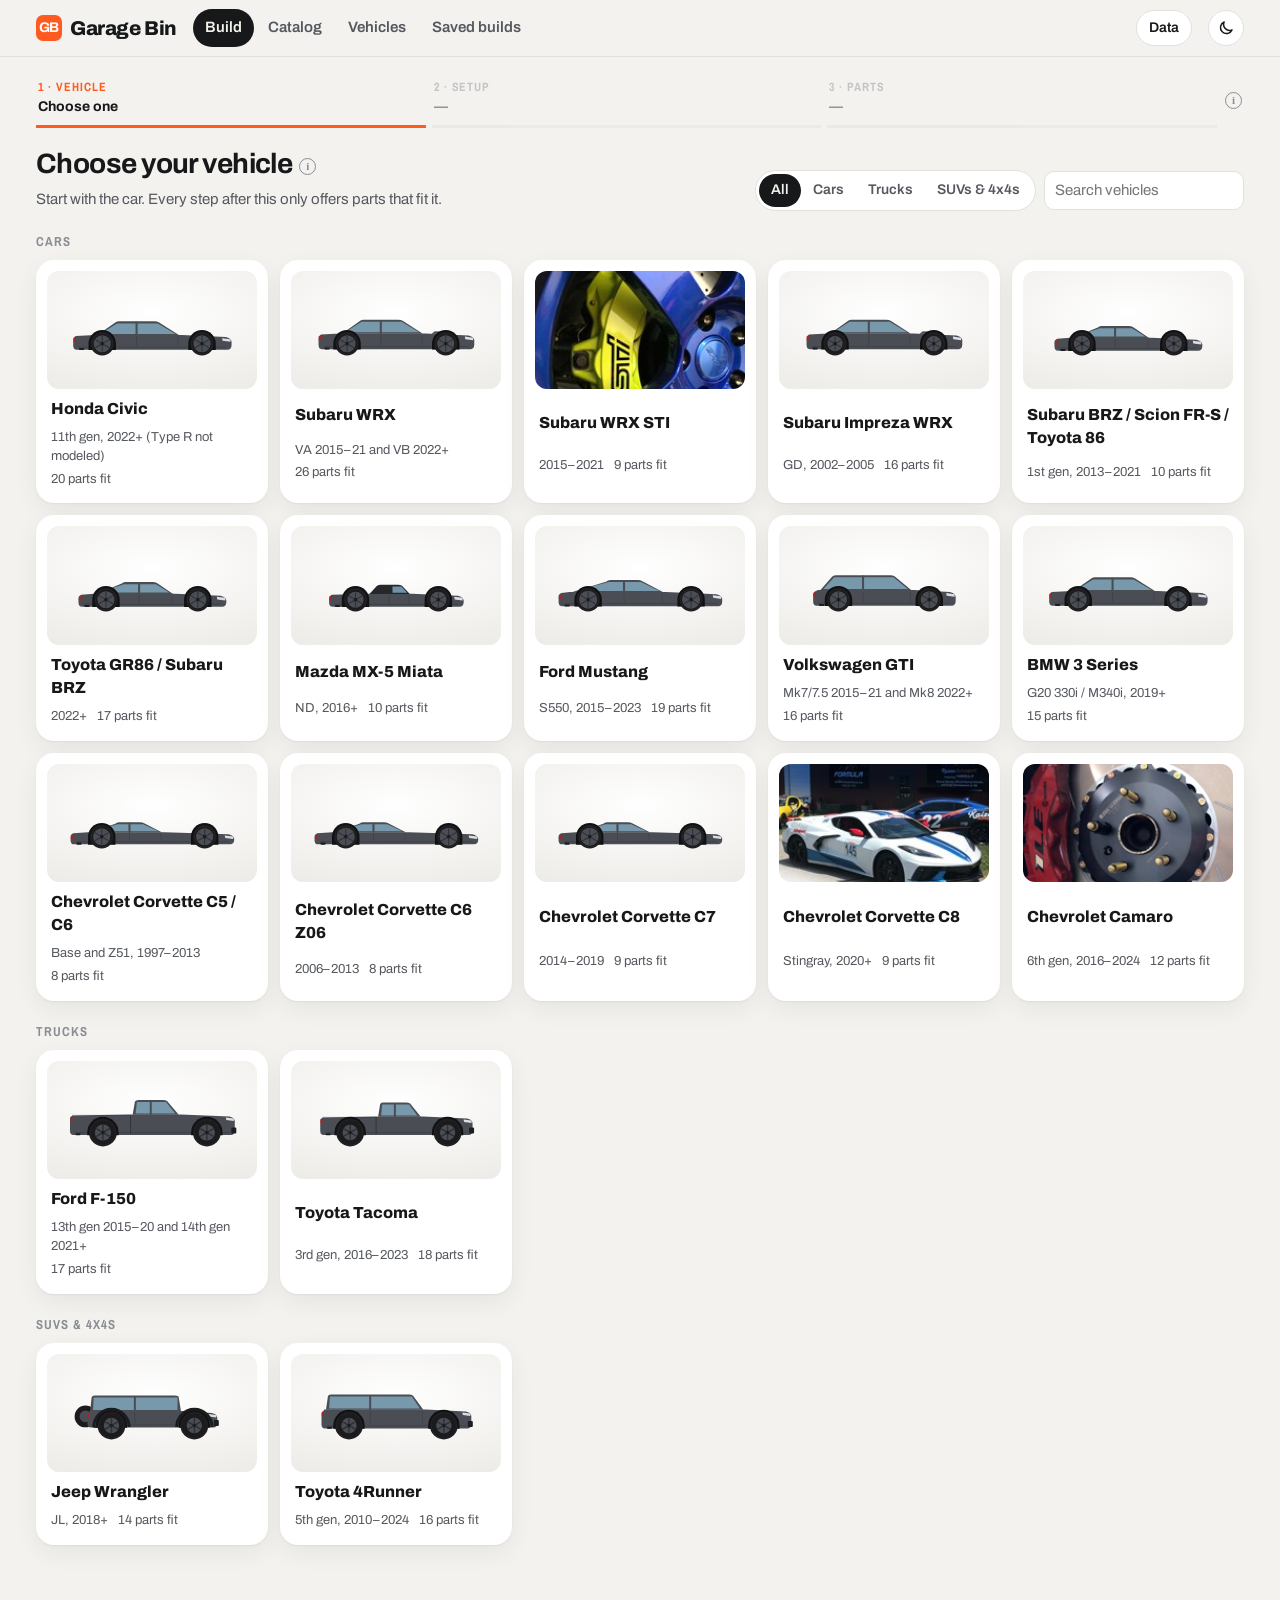
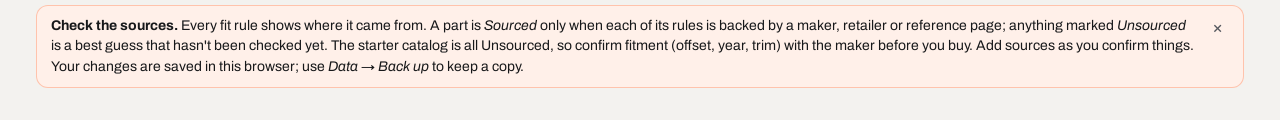
==== garage/index.html @ 7d0c24bb "Garage Bin: KNS photo for the Camaro card Co-Authored-By: Claude Opus 5.5 <noreply@anthropic.com> Cl" ====
<!doctype html>
<html lang="en">
<head>
<meta charset="utf-8">
<meta name="viewport" content="width=device-width, initial-scale=1">
<title>Garage Bin</title>
<link rel="icon" type="image/svg+xml" href="data:image/svg+xml,%3Csvg xmlns=%22http://www.w3.org/2000/svg%22 viewBox=%220 0 64 64%22%3E%3Crect width=%2264%22 height=%2264%22 rx=%2214%22 fill=%22%23ff5a1f%22/%3E%3Ctext x=%2232%22 y=%2243%22 text-anchor=%22middle%22 font-family=%22Arial,Helvetica,sans-serif%22 font-size=%2228%22 font-weight=%22800%22 fill=%22%23fff%22%3EGB%3C/text%3E%3C/svg%3E">
<meta name="claude:viewport-fit-sides" content="cover">
<link rel="stylesheet" href="https://fonts.googleapis.com/css2?family=Archivo:wght@400;500;600;700;800&family=Archivo+Narrow:wght@500;600;700&display=swap">
<style>
  /* Layout: a product-customizer studio (stage + option rail + slot strip) over a plain parts database */
  :root {
    --bg: #f3f2ef;
    --panel: #ffffff;
    --panel-2: #f8f7f4;
    --ink: #17181a;
    --ink-2: #55585e;
    --ink-3: #8a8d93;
    --line: #e2e0db;
    --accent: #ff5a1f;
    --accent-ink: #ffffff;
    --accent-soft: #fff0e9;
    --good: #1f8a4c;
    --bad: #c23a2b;
    --warn: #a86400;
    --stage-a: #ffffff;
    --stage-b: #e9e7e2;
    --gun-edge: rgba(0,0,0,0);
    --steel: #2b2c2f;
    --steel-2: #1c1d1f;
    --cut: #46484c;
    --shadow: 0 1px 2px rgba(0,0,0,.05), 0 8px 24px rgba(0,0,0,.06);
    --font: "Archivo", system-ui, -apple-system, "Segoe UI", sans-serif;
    --cond: "Archivo Narrow", "Arial Narrow", system-ui, sans-serif;
    color-scheme: light;
  }
  @media (prefers-color-scheme: dark) {
    :root:not([data-theme="light"]) {
      --bg: #121315;
      --panel: #1b1c1f;
      --panel-2: #222326;
      --ink: #f1f0ed;
      --ink-2: #b4b6bb;
      --ink-3: #7c7f85;
      --line: #2e3034;
      --accent-soft: #3a2217;
      --good: #4cc483;
      --bad: #ff7a66;
      --warn: #f0a640;
      --stage-a: #45474d;
      --gun-edge: rgba(255,255,255,.28);
      --stage-b: #26272b;
      --steel: #0e0f10;
      --steel-2: #050506;
      --cut: #3a3c40;
      --shadow: 0 1px 2px rgba(0,0,0,.3), 0 8px 24px rgba(0,0,0,.3);
      color-scheme: dark;
    }
  }
  :root[data-theme="dark"] {
    --bg: #121315;
      --panel: #1b1c1f;
      --panel-2: #222326;
      --ink: #f1f0ed;
      --ink-2: #b4b6bb;
      --ink-3: #7c7f85;
      --line: #2e3034;
      --accent-soft: #3a2217;
      --good: #4cc483;
      --bad: #ff7a66;
      --warn: #f0a640;
      --stage-a: #45474d;
      --gun-edge: rgba(255,255,255,.28);
      --stage-b: #26272b;
      --steel: #0e0f10;
      --steel-2: #050506;
      --cut: #3a3c40;
      --shadow: 0 1px 2px rgba(0,0,0,.3), 0 8px 24px rgba(0,0,0,.3);
      color-scheme: dark;
  }
  * { box-sizing: border-box; }
  [hidden] { display: none !important; }
  body { margin: 0; background: var(--bg); color: var(--ink); font: 15px/1.45 var(--font); }
  button, input, select, textarea { font: inherit; color: inherit; }
  a { color: inherit; }
  .wrap { max-width: 1240px; margin: 0 auto; padding-left: max(16px, env(safe-area-inset-left, 0px)); padding-right: max(16px, env(safe-area-inset-right, 0px)); }
  body::before { content: ""; position: fixed; inset: 0 0 auto; height: env(safe-area-inset-top, 0px); z-index: 30; background: var(--bg); }

  header.top { position: sticky; top: env(safe-area-inset-top, 0px); z-index: 20; background: color-mix(in srgb, var(--bg) 88%, transparent); backdrop-filter: blur(8px); border-bottom: 1px solid var(--line); }
  header.top .wrap { display: flex; align-items: center; gap: 16px; height: 56px; }
  .logo { font-weight: 800; letter-spacing: -.02em; font-size: 20px; display: flex; align-items: center; gap: 8px; white-space: nowrap; }
  .logo b { display: inline-grid; place-items: center; width: 26px; height: 26px; border-radius: 7px; background: var(--accent); color: var(--accent-ink); font-size: 14px; }
  nav.tabs { display: flex; gap: 2px; overflow-x: auto; scrollbar-width: none; flex: 1; }
  nav.tabs button { border: 0; background: none; padding: 8px 12px; border-radius: 999px; font-weight: 600; color: var(--ink-2); cursor: pointer; white-space: nowrap; }
  nav.tabs button[aria-selected="true"] { background: var(--ink); color: var(--bg); }
  details.menu { position: relative; }
  .themebtn { width: 36px; height: 36px; border-radius: 50%; border: 1px solid var(--line); background: var(--panel); color: var(--ink); display: grid; place-items: center; cursor: pointer; padding: 0; flex: none; }
  .themebtn:hover { border-color: var(--ink-3); }
  details.menu summary { list-style: none; cursor: pointer; padding: 7px 12px; border: 1px solid var(--line); border-radius: 999px; font-weight: 600; font-size: 14px; background: var(--panel); }
  details.menu summary::-webkit-details-marker { display: none; }
  details.menu .pop { position: absolute; right: 0; top: calc(100% + 6px); background: var(--panel); border: 1px solid var(--line); border-radius: 12px; box-shadow: var(--shadow); padding: 6px; min-width: 210px; display: grid; }
  details.menu .pop button { text-align: left; border: 0; background: none; padding: 9px 10px; border-radius: 8px; cursor: pointer; }
  details.menu .pop button:hover { background: var(--panel-2); }
  details.menu .pop hr { border: 0; border-top: 1px solid var(--line); margin: 4px 0; }

  .banner.foot { margin: 0 0 32px; }
  .banner { margin: 14px 0 0; padding: 10px 14px; border-radius: 12px; background: var(--accent-soft); border: 1px solid color-mix(in srgb, var(--accent) 30%, transparent); font-size: 14px; display: flex; gap: 12px; align-items: flex-start; }
  .banner p { margin: 0; flex: 1; }
  .x { border: 0; background: none; cursor: pointer; font-size: 18px; line-height: 1; color: var(--ink-2); padding: 2px 6px; }

  .btn { border: 1px solid var(--line); background: var(--panel); padding: 8px 14px; border-radius: 999px; font-weight: 600; cursor: pointer; font-size: 14px; white-space: nowrap; }
  .btn:hover { border-color: var(--ink-3); }
  .btn.primary { background: var(--accent); border-color: var(--accent); color: var(--accent-ink); }
  .btn.dark { background: var(--ink); border-color: var(--ink); color: var(--bg); }
  .btn.small { padding: 5px 10px; font-size: 13px; }
  .btn.danger { color: var(--bad); }
  .btn.dangerfill { background: var(--bad); border-color: var(--bad); color: var(--bg); }
  .muted { color: var(--ink-2); }
  .faint { color: var(--ink-3); }
  .badge { display: inline-block; font: 600 11px/1 var(--cond); letter-spacing: .04em; text-transform: uppercase; padding: 4px 6px; border-radius: 5px; background: var(--panel-2); border: 1px solid var(--line); color: var(--ink-2); vertical-align: 1px; }
  .badge.ok { color: var(--good); border-color: color-mix(in srgb, var(--good) 40%, transparent); }
  .chip { display: inline-block; padding: 3px 9px; border-radius: 999px; background: var(--panel-2); border: 1px solid var(--line); font-size: 12.5px; margin: 0 4px 4px 0; cursor: pointer; }
  .chip:hover { border-color: var(--ink-3); }
  .price { font-weight: 700; font-variant-numeric: tabular-nums; }
  .est { font-weight: 600; color: var(--ink-2); font-variant-numeric: tabular-nums; }

  input[type=text], input[type=number], input[type=date], input[type=url], input[type=search], select, textarea {
    background: var(--panel); border: 1px solid var(--line); border-radius: 10px; padding: 8px 10px; min-width: 0; width: 100%;
  }
  input:focus, select:focus, textarea:focus, button:focus-visible { outline: 2px solid var(--accent); outline-offset: 1px; }
  label.f { display: grid; gap: 4px; font-size: 13px; font-weight: 600; color: var(--ink-2); }

  main { padding: 16px 0 60px; }

  /* ---------- Build (customizer) ---------- */
  .build-head { display: flex; flex-wrap: wrap; gap: 12px; align-items: end; margin-bottom: 14px; }
  .build-head .f { flex: 1 1 220px; }
  .total { margin-left: auto; text-align: right; }
  .total .amt { font-size: 30px; font-weight: 800; letter-spacing: -.02em; line-height: 1; font-variant-numeric: tabular-nums; }
  .total .sub { font-size: 12.5px; color: var(--ink-2); margin-top: 4px; }
  .build-main { display: grid; grid-template-columns: minmax(0, 1fr) 360px; grid-template-areas: "stage picker" "strip strip"; gap: 16px; }
  .build-main .stage { grid-area: stage; }
  .build-main .picker { grid-area: picker; }
  .build-main .strip { grid-area: strip; }
  .stage { position: relative; border-radius: 20px; background: radial-gradient(120% 90% at 50% 35%, var(--stage-a), var(--stage-b)); box-shadow: var(--shadow); overflow: hidden; min-height: 320px; display: grid; }
  #svgHost, #setupHost { align-self: center; }
  .stage svg { width: 100%; height: auto; display: block; align-self: center; filter: drop-shadow(0 0 1.5px var(--gun-edge)); }
  .stage .floor { position: absolute; left: 10%; right: 10%; bottom: 8%; height: 18px; border-radius: 50%; background: radial-gradient(closest-side, rgba(0,0,0,.18), transparent); filter: blur(2px); pointer-events: none; }
  .stage .tag { position: absolute; left: 16px; top: 14px; font: 700 12px/1 var(--cond); letter-spacing: .08em; text-transform: uppercase; color: var(--ink-3); }
  .stage .tag strong { display: block; font: 800 22px/1.1 var(--font); letter-spacing: -.02em; text-transform: none; color: var(--ink); margin-top: 4px; }

  svg .base { transition: fill .35s ease; }
  svg .fin-a { fill: var(--fin-a, #2a2b2e); }
  svg .fin-b { fill: var(--fin-b, #2a2b2e); }
  svg .steel { fill: var(--steel); }
  svg .steel2 { fill: var(--steel-2); }
  svg .cut { fill: var(--cut); }
  svg .slot { cursor: pointer; }
  svg .slot.picked .tint { stroke: var(--accent); stroke-width: 2.5; }
  svg .slot.active .tint { stroke: var(--accent); stroke-width: 2.5; stroke-dasharray: 6 5; animation: march 1s linear infinite; }
  svg .acc { display: none; }
  svg .acc.on { display: inline; }
  svg .acc.on.fresh { animation: pop .35s ease; }
  svg .acc.ghost { display: inline; opacity: .35; }
  svg .acc.ghost .tint { stroke: var(--accent); stroke-width: 2; stroke-dasharray: 5 4; fill: none !important; }
  svg .acc.ghost .deco { display: none; }
  @keyframes march { to { stroke-dashoffset: -22; } }
  @keyframes pop { from { opacity: 0; transform: translateY(-6px); } to { opacity: 1; transform: none; } }
  svg .pin { cursor: pointer; }
  svg .pin circle { fill: var(--panel); stroke: var(--ink); stroke-width: 1.5; }
  svg .pin text { font: 700 12px var(--font); fill: var(--ink); text-anchor: middle; dominant-baseline: central; pointer-events: none; }
  svg .pin.done circle { fill: var(--ink); }
  svg .pin.done text { fill: var(--bg); }
  svg .pin.active circle { fill: var(--accent); stroke: var(--accent); }
  svg .pin.active text { fill: #fff; }
  svg .pin.empty { opacity: .45; }

  .picker { background: var(--panel); border-radius: 20px; box-shadow: var(--shadow); display: flex; flex-direction: column; min-height: 0; max-height: 640px; }
  .picker-head { padding: 14px 16px 10px; border-bottom: 1px solid var(--line); display: flex; align-items: center; gap: 8px; }
  .picker-head .step { font: 700 12px/1 var(--cond); letter-spacing: .08em; text-transform: uppercase; color: var(--ink-3); }
  .picker-head h2 { margin: 3px 0 0; font-size: 20px; letter-spacing: -.01em; }
  .picker-head .nav { margin-left: auto; display: flex; gap: 6px; }
  .round { width: 34px; height: 34px; border-radius: 50%; border: 1px solid var(--line); background: var(--panel); cursor: pointer; font-size: 16px; display: grid; place-items: center; }
  .round:disabled { opacity: .35; cursor: default; }
  .options { overflow-y: auto; padding: 10px; display: grid; gap: 8px; align-content: start; }
  .opt { text-align: left; border: 1.5px solid var(--line); background: var(--panel); border-radius: 14px; padding: 10px 12px; cursor: pointer; display: grid; grid-template-columns: 1fr auto; gap: 2px 10px; }
  .opt:hover { border-color: var(--ink-3); }
  .opt[aria-pressed="true"] { border-color: var(--accent); background: var(--accent-soft); box-shadow: inset 0 0 0 1px var(--accent); }
  .opt .brand { font: 700 11.5px/1.2 var(--cond); letter-spacing: .06em; text-transform: uppercase; color: var(--ink-3); }
  .opt .name { font-weight: 700; grid-column: 1; }
  .opt .meta { grid-column: 1 / -1; font-size: 12.5px; color: var(--ink-2); }
  .opt .p { grid-row: 1 / span 2; grid-column: 2; text-align: right; align-self: center; }
  .opt .p small { display: block; font-size: 11.5px; color: var(--ink-3); font-weight: 500; }
  .opt .more { grid-column: 1 / -1; font-size: 12.5px; color: var(--accent); text-decoration: underline; cursor: pointer; justify-self: start; background: none; border: 0; padding: 2px 0 0; }
  .empty-slot { padding: 18px 12px; text-align: center; color: var(--ink-2); font-size: 14px; }
  .swatches { display: flex; flex-wrap: wrap; gap: 10px; padding: 4px 2px 10px; }
  .sw { width: 44px; height: 44px; border-radius: 50%; border: 2px solid var(--panel); box-shadow: 0 0 0 1px var(--line); cursor: pointer; position: relative; }
  .sw[aria-pressed="true"] { box-shadow: 0 0 0 2px var(--accent); }
  .sw-label { font-size: 13px; font-weight: 600; color: var(--ink-2); margin: 6px 2px 2px; }

  .strip { display: flex; gap: 8px; overflow-x: auto; padding: 0 2px 4px; margin-top: -4px; scrollbar-width: thin; }
  .strip button { flex: 0 0 auto; border: 1.5px solid var(--line); background: var(--panel); border-radius: 999px; padding: 7px 12px 7px 7px; display: flex; gap: 8px; align-items: center; cursor: pointer; font-weight: 600; font-size: 14px; }
  .strip button .n { width: 22px; height: 22px; border-radius: 50%; display: grid; place-items: center; font-size: 12px; background: var(--panel-2); border: 1px solid var(--line); }
  .strip button.done .n { background: var(--ink); color: var(--bg); border-color: var(--ink); }
  .strip button[aria-current="true"] { border-color: var(--accent); }
  .strip button[aria-current="true"] .n { background: var(--accent); color: #fff; border-color: var(--accent); }
  .strip button.empty { opacity: .55; }

  .summary { margin-top: 12px; background: var(--panel); border-radius: 20px; box-shadow: var(--shadow); padding: 6px 16px; }
  .summary .row { display: grid; grid-template-columns: 120px 1fr auto; gap: 12px; padding: 10px 0; border-bottom: 1px solid var(--line); align-items: baseline; }
  .summary .row:last-child { border-bottom: 0; }
  .summary .slotname { font: 700 12px var(--cond); letter-spacing: .06em; text-transform: uppercase; color: var(--ink-3); }
  .summary .none { color: var(--ink-3); }
  .summary .actions { display: flex; flex-wrap: wrap; gap: 8px; padding: 12px 0; justify-content: flex-end; }

  .cfg { display: flex; flex-wrap: wrap; gap: 8px; width: 100%; }
  .cfg:empty { display: none; }
  .cfg .f { flex: 1 1 150px; max-width: 280px; }
  .fit { display: inline-block; font: 600 12px/1.2 var(--font); padding: 4px 8px; border-radius: 999px; white-space: normal; }
  .fit.ok { color: var(--good); background: color-mix(in srgb, var(--good) 12%, transparent); }
  .fit.fix, .fit.warn { color: var(--warn); background: color-mix(in srgb, var(--warn) 13%, transparent); }
  .fit.no, .fit.conflict { color: var(--bad); background: color-mix(in srgb, var(--bad) 12%, transparent); }
  .fit.unknown { color: var(--ink-2); background: var(--panel-2); }
  .opt .fitline { grid-column: 1 / -1; margin-top: 4px; }
  .opt.has-img { grid-template-columns: 64px 1fr auto; column-gap: 12px; }
  .opt.has-img .brand, .opt.has-img .name { grid-column: 2; }
  .opt.has-img .p { grid-column: 3; }
  .opt.has-img .fitline, .opt.has-img .meta, .opt.has-img .more { grid-column: 2 / -1; }
  .opt-img, .cat-img { width: 64px; height: 48px; border-radius: 8px; object-fit: contain; background: #fff; border: 1px solid var(--line); grid-column: 1; grid-row: 1 / span 3; align-self: start; }
  .opt-img.ph, .cat-img.ph { display: grid; place-items: center; background: var(--panel-2); color: var(--ink-3); font: 700 10px var(--cond); letter-spacing: .06em; text-transform: uppercase; }
  .pcell { display: flex; gap: 12px; align-items: flex-start; }
  .cat-img { flex: none; }
  .dlg-photo { margin: 0; display: grid; gap: 4px; justify-items: center; background: #fff; border: 1px solid var(--line); border-radius: 12px; padding: 10px; }
  .dlg-photo img { max-height: 220px; width: auto; max-width: 100%; object-fit: contain; }
  .dlg-photo figcaption { font-size: 12px; color: #6b6e74; justify-self: end; }
  .dlg-photo figcaption a { color: inherit; }
  .opt .brand .fit { text-transform: none; letter-spacing: 0; font: 600 11px/1.2 var(--font); padding: 2px 6px; margin-left: 4px; vertical-align: 1px; }
  .opt .why { font-size: 12.5px; color: var(--ink-2); margin-top: 3px; }
  .opt.nofit { opacity: .72; }
  svg .pin.warn circle { stroke: var(--warn); stroke-width: 3; }
  svg .pin.bad circle { stroke: var(--bad); stroke-width: 3; }
  .strip button.warn .n { background: var(--warn); border-color: var(--warn); color: #fff; }
  .strip button.bad .n { background: var(--bad); border-color: var(--bad); color: #fff; }
  .summary .subhead { font: 700 12px var(--cond); letter-spacing: .08em; text-transform: uppercase; color: var(--ink-3); padding: 14px 0 2px; }
  .cols { display: grid; grid-template-columns: 1fr 1fr; gap: 12px; margin-top: 12px; align-items: start; }
  .panel { background: var(--panel); border-radius: 20px; box-shadow: var(--shadow); padding: 14px 16px 16px; }
  .panel-head { display: flex; align-items: center; gap: 10px; justify-content: space-between; margin-bottom: 8px; }
  .panel-head h3 { margin: 0; font-size: 18px; letter-spacing: -.01em; }
  .issue { display: grid; grid-template-columns: 24px 1fr; gap: 10px; padding: 10px 0; border-bottom: 1px solid var(--line); }
  .issue .ic { width: 24px; height: 24px; border-radius: 50%; display: grid; place-items: center; font-size: 12px; font-weight: 800; color: #fff; }
  .ic.no, .ic.conflict { background: var(--bad); } .ic.fix, .ic.warn { background: var(--warn); } .ic.unknown { background: var(--ink-3); }
  .issue .fixes { display: flex; flex-wrap: wrap; gap: 6px; margin-top: 8px; }
  .plan-meta { display: flex; flex-wrap: wrap; gap: 8px; margin-bottom: 10px; }
  .meta-box { background: var(--panel-2); border: 1px solid var(--line); border-radius: 12px; padding: 8px 12px; flex: 1 1 110px; }
  .meta-box span { display: block; font: 700 11px var(--cond); letter-spacing: .06em; text-transform: uppercase; color: var(--ink-3); }
  .meta-box b { font-size: 15px; }
  .tools { margin-bottom: 6px; } .tools .chip { cursor: default; }
  ol.steps { list-style: none; padding: 0; margin: 0; }
  ol.steps li { display: grid; grid-template-columns: 22px 1fr auto; gap: 10px; padding: 10px 0; border-bottom: 1px solid var(--line); align-items: start; }
  ol.steps li:last-child { border-bottom: 0; }
  ol.steps input { margin-top: 3px; width: 16px; height: 16px; accent-color: var(--accent); }
  ol.steps li.done .txt { text-decoration: line-through; color: var(--ink-3); }
  ol.steps .src { font-size: 12px; color: var(--ink-3); margin-top: 2px; }
  .lvl { display: inline-block; font: 700 11px/1 var(--cond); letter-spacing: .04em; text-transform: uppercase; padding: 4px 6px; border-radius: 5px; white-space: nowrap; }
  .lvl.l1 { color: var(--good); background: color-mix(in srgb, var(--good) 12%, transparent); }
  .lvl.l2 { color: var(--ink-2); background: var(--panel-2); border: 1px solid var(--line); }
  .lvl.l3 { color: var(--warn); background: color-mix(in srgb, var(--warn) 13%, transparent); }
  .lvl.l4 { color: var(--bad); background: color-mix(in srgb, var(--bad) 12%, transparent); }
  .lvl-text.l3 { color: var(--warn); } .lvl-text.l4 { color: var(--bad); }
  .rules ul { margin: 0; padding-left: 18px; display: grid; gap: 4px; font-size: 14px; }
  ol.psteps { margin: 0; padding-left: 20px; display: grid; gap: 8px; font-size: 14px; }
  details.adv summary { cursor: pointer; font-size: 14px; font-weight: 600; color: var(--ink-2); }

  .srcline { font-size: 12.5px; margin-top: 3px; }
  a.srcl { color: var(--good); text-decoration: none; font-weight: 600; white-space: nowrap; }
  a.srcl:hover { text-decoration: underline; }
  a.srcl.bad, .bad-t { color: var(--bad); }
  .coverage { margin-top: 12px; padding-top: 12px; border-top: 1px solid var(--line); display: grid; gap: 4px; }
  .coverage a { color: inherit; }
  .covbar { height: 6px; border-radius: 3px; background: var(--panel-2); border: 1px solid var(--line); overflow: hidden; }
  .covbar span { display: block; height: 100%; background: var(--good); }
  ul.rlist { list-style: none; margin: 0; padding: 0; display: grid; gap: 8px; font-size: 14px; }
  ul.rlist li { display: grid; grid-template-columns: 20px 1fr; gap: 8px; }
  .rs { width: 20px; height: 20px; border-radius: 50%; display: grid; place-items: center; font-size: 11px; font-weight: 800; color: #fff; background: var(--ink-3); }
  .rs.ok { background: var(--good); } .rs.disputed { background: var(--bad); }
  .sources { display: grid; gap: 8px; }
  .src { border: 1px solid var(--line); border-radius: 12px; padding: 10px 12px; display: grid; gap: 4px; }
  .src-top { display: flex; gap: 8px; align-items: center; flex-wrap: wrap; font-weight: 600; }
  .src-top a { flex: 1; min-width: 0; overflow-wrap: anywhere; }
  .src blockquote { margin: 0; padding-left: 10px; border-left: 3px solid var(--line); color: var(--ink-2); font-size: 13.5px; }
  .src-note { font-size: 13px; color: var(--warn); }
  details.addsrc summary { list-style: none; display: inline-block; }
  details.addsrc summary::-webkit-details-marker { display: none; }
  .srcform { display: grid; grid-template-columns: 1fr 1fr; gap: 8px; margin-top: 10px; }
  .srcform .wide { grid-column: 1 / -1; }
  .srcform .cks { display: grid; grid-template-columns: repeat(auto-fill, minmax(180px, 1fr)); gap: 4px 10px; font-size: 14px; }
  .srcform .cks label { display: flex; gap: 6px; align-items: center; }

  .viewseg { position: absolute; top: 12px; right: 12px; z-index: 2; }
  .viewseg button { padding: 5px 11px; font-size: 13px; }
  .stage-cap { position: absolute; left: 16px; right: 16px; bottom: 14px; text-align: center; font-size: 14px; color: var(--ink-2); text-wrap: balance; }
  .stepper { display: flex; gap: 6px; margin: 0 0 16px; overflow-x: auto; scrollbar-width: none; }
  .stepper button { flex: 1 1 0; min-width: 150px; text-align: left; border: 0; border-bottom: 3px solid var(--line); background: none; padding: 6px 2px 8px; cursor: pointer; display: grid; gap: 2px; }
  .stepper button:disabled { cursor: default; opacity: .45; }
  .stepper .k { font: 700 12px var(--cond); letter-spacing: .08em; text-transform: uppercase; color: var(--ink-3); }
  .stepper .v { font-weight: 700; font-size: 14px; white-space: nowrap; overflow: hidden; text-overflow: ellipsis; }
  .stepper button.done { border-bottom-color: var(--ink); }
  .stepper button[aria-current="step"] { border-bottom-color: var(--accent); }
  .stepper button[aria-current="step"] .k { color: var(--accent); }
  .pick-head { display: flex; flex-wrap: wrap; gap: 12px 24px; align-items: end; justify-content: space-between; margin-bottom: 14px; }
  .pick-head h1 { margin: 0; font-size: 28px; letter-spacing: -.02em; text-wrap: balance; }
  .pick-head p { margin: 4px 0 0; }
  .pick-tools { display: flex; gap: 8px; flex-wrap: wrap; align-items: center; }
  .pick-tools input { width: 200px; }
  .seg { display: inline-flex; border: 1px solid var(--line); border-radius: 999px; padding: 3px; background: var(--panel); }
  .seg button { border: 0; background: none; padding: 6px 12px; border-radius: 999px; font-weight: 600; font-size: 14px; color: var(--ink-2); cursor: pointer; }
  .seg button[aria-pressed="true"] { background: var(--ink); color: var(--bg); }
  .pick-grid { display: grid; grid-template-columns: repeat(auto-fill, minmax(230px, 1fr)); gap: 12px; }
  .gun { text-align: left; border: 1.5px solid transparent; background: var(--panel); border-radius: 18px; padding: 10px; box-shadow: var(--shadow); cursor: pointer; display: grid; gap: 8px; }
  .gun:hover { border-color: var(--ink-3); }
  .gun[aria-current="true"] { border-color: var(--accent); }
  .gun .thumb { border-radius: 12px; background: radial-gradient(120% 90% at 50% 35%, var(--stage-a), var(--stage-b)); aspect-ratio: 16 / 9; display: grid; place-items: center; overflow: hidden; }
  .gun .thumb img { width: 100%; height: 100%; object-fit: cover; display: block; }
  .gun .thumb svg { width: 88%; height: auto; filter: drop-shadow(0 0 1.5px var(--gun-edge)); }
  .gun .nm { font-weight: 800; font-size: 16px; padding: 0 4px; }
  .gun .meta { font-size: 13px; color: var(--ink-2); padding: 0 4px 4px; display: flex; flex-wrap: wrap; gap: 4px 10px; }
  .optgroup { display: grid; gap: 6px; padding: 4px 2px 8px; }
  .choices { display: grid; gap: 6px; }
  .choice { text-align: left; border: 1.5px solid var(--line); background: var(--panel); border-radius: 12px; padding: 9px 12px; font-weight: 600; cursor: pointer; }
  .choice:hover { border-color: var(--ink-3); }
  .choice[aria-pressed="true"] { border-color: var(--accent); background: var(--accent-soft); box-shadow: inset 0 0 0 1px var(--accent); }
  .facts { border-top: 1px solid var(--line); padding-top: 10px; display: grid; gap: 4px; font-size: 13.5px; }
  .facts .row { display: flex; gap: 8px; justify-content: space-between; }
  .facts .row span:first-child { color: var(--ink-3); }
  .facts .row span:last-child { text-align: right; }
  .setup-foot { display: flex; gap: 8px; justify-content: space-between; padding: 12px 14px; border-top: 1px solid var(--line); margin-top: auto; }
  .gunchip { display: grid; gap: 1px; flex: 1 1 240px; }
  .gunchip .lbl { font-size: 13px; font-weight: 600; color: var(--ink-2); }
  .gunchip strong { font-size: 20px; letter-spacing: -.01em; }
  .gunchip .muted { font-size: 13.5px; }
  .gunchip .links { display: flex; gap: 14px; margin-top: 2px; }
  .linkbtn { border: 0; background: none; padding: 0; color: var(--accent); font-weight: 600; font-size: 13.5px; cursor: pointer; text-decoration: underline; text-underline-offset: 2px; }

  .tip { width: 17px; height: 17px; border-radius: 50%; border: 1.5px solid currentColor; background: none; color: var(--ink-3); font: 700 11px/1 Georgia, "Times New Roman", serif; display: inline-grid; place-items: center; cursor: help; padding: 0; margin-left: 7px; vertical-align: 3px; flex: none; }
  .tip:hover, .tip[aria-expanded="true"] { color: var(--accent); border-color: var(--accent); }
  #tipPop { position: fixed; z-index: 60; max-width: min(290px, calc(100vw - 24px)); background: var(--ink); color: var(--bg); padding: 9px 12px; border-radius: 10px; font-size: 13.5px; line-height: 1.4; box-shadow: var(--shadow); pointer-events: none; }
  .steptip { display: grid; place-items: center; padding: 0 2px; }
  .stepper .steptip .tip { flex: none; min-width: 0; width: 17px; height: 17px; padding: 0; border: 1.5px solid currentColor; border-radius: 50%; display: inline-grid; place-items: center; margin: 0; }
  #stage.rear { padding-bottom: 34px; }
  .buildbar { position: sticky; top: calc(env(safe-area-inset-top, 0px) + 57px); z-index: 15; display: flex; align-items: center; gap: 14px; padding: 10px 0; margin: -6px 0 14px; background: var(--bg); border-bottom: 1px solid var(--line); }
  .bb-gun { display: grid; min-width: 0; flex: 1 1 auto; line-height: 1.25; }
  .bb-gun strong { font-size: 17px; letter-spacing: -.01em; }
  .bb-cfg { font-size: 13px; color: var(--ink-2); white-space: nowrap; overflow: hidden; text-overflow: ellipsis; }
  .bb-gun .links { display: flex; gap: 12px; }
  .bb-name { width: 200px; flex: 0 1 200px; }
  .bb-fit { border: 0; background: none; padding: 0; cursor: pointer; flex: none; }
  .buildbar .total { margin-left: 0; flex: none; width: auto !important; text-align: right !important; }
  .buildbar .total .amt { font-size: 24px; display: flex; align-items: center; justify-content: flex-end; }
  .buildbar .total .sub { font-size: 12px; margin-top: 2px; }
  .bb-actions { display: flex; gap: 6px; flex: none; }
  .viewbox { position: absolute; top: 12px; right: 12px; z-index: 2; display: flex; align-items: center; }
  .viewbox .viewseg { position: static; }
  .picker-head h2 { display: flex; align-items: center; }
  .mtabs, #pList .mname { display: none; }
  .build-main > * { min-width: 0; }

  /* ---------- Catalog ---------- */
  .toolbar { display: grid; grid-template-columns: 2fr repeat(4, 1fr); gap: 8px; margin-bottom: 10px; }
  .count-row { display: flex; align-items: center; gap: 10px; margin: 4px 0 10px; font-size: 14px; color: var(--ink-2); flex-wrap: wrap; }
  .count-row .btn { margin-left: auto; }
  table.parts { width: 100%; border-collapse: collapse; background: var(--panel); border-radius: 16px; overflow: hidden; box-shadow: var(--shadow); }
  table.parts th { text-align: left; font: 700 12px var(--cond); letter-spacing: .06em; text-transform: uppercase; color: var(--ink-3); padding: 10px 12px; border-bottom: 1px solid var(--line); background: var(--panel-2); }
  table.parts td { padding: 10px 12px; border-bottom: 1px solid var(--line); vertical-align: top; }
  table.parts tr:last-child td { border-bottom: 0; }
  table.parts tbody tr { cursor: pointer; }
  table.parts tbody tr:hover td { background: var(--panel-2); }
  table.parts .pn { font-weight: 700; }
  table.parts .pb { font: 700 11.5px var(--cond); letter-spacing: .06em; text-transform: uppercase; color: var(--ink-3); }
  table.parts .num { text-align: right; white-space: nowrap; }

  /* ---------- Vehicles + builds ---------- */
  .grid { display: grid; grid-template-columns: repeat(auto-fill, minmax(250px, 1fr)); gap: 12px; }
  .card { background: var(--panel); border-radius: 16px; box-shadow: var(--shadow); padding: 14px; display: grid; gap: 6px; align-content: start; }
  .card h3 { margin: 0; font-size: 17px; }
  .card .row { display: flex; gap: 6px; flex-wrap: wrap; margin-top: 6px; }
  h2.sec { font-size: 13px; font: 700 13px var(--cond); letter-spacing: .08em; text-transform: uppercase; color: var(--ink-3); margin: 22px 0 10px; }
  .addbox { background: var(--panel); border-radius: 16px; box-shadow: var(--shadow); padding: 14px; display: grid; grid-template-columns: 2fr 1fr 2fr; gap: 10px; align-items: end; }
  .dots { display: flex; gap: 4px; }
  .dots span { width: 14px; height: 14px; border-radius: 50%; box-shadow: 0 0 0 1px var(--line); }

  /* ---------- Dialogs ---------- */
  dialog { border: 0; border-radius: 20px; padding: 0; width: min(720px, calc(100vw - 24px)); max-height: calc(100vh - 40px); background: var(--panel); color: var(--ink); box-shadow: 0 20px 60px rgba(0,0,0,.35); }
  dialog::backdrop { background: rgba(10,10,12,.5); }
  .dlg-head { padding: 16px 18px 12px; border-bottom: 1px solid var(--line); display: flex; gap: 12px; align-items: flex-start; position: sticky; top: 0; background: var(--panel); z-index: 1; }
  .dlg-head h2 { margin: 2px 0 0; font-size: 21px; letter-spacing: -.01em; }
  .dlg-body { padding: 14px 18px 18px; display: grid; gap: 14px; }
  .dlg-body h4 { margin: 0 0 6px; font: 700 12px var(--cond); letter-spacing: .08em; text-transform: uppercase; color: var(--ink-3); }
  table.prices { width: 100%; border-collapse: collapse; font-size: 14px; }
  table.prices th { text-align: left; font: 700 11.5px var(--cond); letter-spacing: .06em; text-transform: uppercase; color: var(--ink-3); padding: 6px 6px; border-bottom: 1px solid var(--line); }
  table.prices td { padding: 7px 6px; border-bottom: 1px solid var(--line); }
  table.prices tr.best td { background: color-mix(in srgb, var(--good) 10%, transparent); }
  .up { color: var(--bad); font-size: 12.5px; }
  .down { color: var(--good); font-size: 12.5px; }
  .pform { display: grid; grid-template-columns: 1.4fr .8fr 1fr; gap: 8px; align-items: end; }
  .pform .wide { grid-column: span 2; }
  .form-grid { display: grid; grid-template-columns: 1fr 1fr; gap: 10px; }
  .form-grid .full { grid-column: 1 / -1; }
  .fits-box { border: 1px solid var(--line); border-radius: 12px; padding: 10px; display: grid; gap: 8px; max-height: 240px; overflow: auto; }
  .fits-box .grp { font: 700 11.5px var(--cond); letter-spacing: .06em; text-transform: uppercase; color: var(--ink-3); }
  .fits-box .cks { display: grid; grid-template-columns: repeat(auto-fill, minmax(190px, 1fr)); gap: 4px 10px; }
  .fits-box label { display: flex; gap: 6px; align-items: center; font-size: 14px; }
  .dlg-foot { display: flex; gap: 8px; justify-content: flex-end; flex-wrap: wrap; }
  dialog.ask { width: min(440px, calc(100vw - 32px)); }
  .toast { position: fixed; left: 50%; bottom: 20px; transform: translateX(-50%); background: var(--ink); color: var(--bg); padding: 10px 16px; border-radius: 999px; font-weight: 600; font-size: 14px; z-index: 50; box-shadow: var(--shadow); }

  @media (max-width: 899px) {
    .buildbar { gap: 10px; padding: 8px 0; }
    .bb-name, .bb-gun .links, #bbPlan, .buildbar .total .sub, .buildbar .total .tip { display: none; }
    .bb-gun strong { font-size: 15px; }
    .buildbar .total .amt { font-size: 19px; }
    #bParts .build-main .stage { position: sticky; top: calc(env(safe-area-inset-top, 0px) + 57px + 54px); z-index: 5; box-shadow: 0 6px 14px rgba(0,0,0,.08); }
    #bParts .stage svg { max-height: 28vh; width: auto; max-width: 100%; margin: 0 auto; }
    #bParts .stage { padding-top: 30px; padding-bottom: 6px; }
    .stage .tag { top: 10px; } .stage .tag strong { display: none; }
    .viewbox { top: 6px; right: 8px; }
    #bParts .opt .meta { display: none; }
    #bParts .picker { box-shadow: none; background: transparent; }
    #bParts .picker-head { padding: 8px 2px; }
    #bParts .options { padding: 4px 0; }
    .mtabs { display: flex; width: 100%; margin: 14px 0 10px; }
    .mtabs button { flex: 1; }
    .mtabs button[aria-selected="true"] { background: var(--ink); color: var(--bg); }
    #pList .mname { display: grid; padding: 12px 0 4px; }
    #bParts .cols { display: block; margin-top: 0; }
    #bParts[data-mp="list"] #pFit, #bParts[data-mp="list"] #pPlan,
    #bParts[data-mp="fit"] #pList, #bParts[data-mp="fit"] #pPlan,
    #bParts[data-mp="plan"] #pList, #bParts[data-mp="plan"] #pFit { display: none; }
    #bParts .summary { margin-top: 0; }
  }
  @media (max-width: 900px) {
    .build-main { grid-template-columns: 1fr; grid-template-areas: "stage" "strip" "picker"; gap: 10px; }
    .picker { max-height: none; }
    .toolbar { grid-template-columns: 1fr 1fr; }
    .toolbar .q { grid-column: 1 / -1; }
    .addbox { grid-template-columns: 1fr 1fr; }
    .addbox .full { grid-column: 1 / -1; }
    .cols { grid-template-columns: 1fr; }
  }
  @media (max-width: 640px) {
    .logo span { display: none; }
    .total { margin-left: 0; text-align: left; width: 100%; }
    .stage { min-height: 0; border-radius: 16px; padding-top: 34px; }
    svg .pin circle { r: 24px; stroke-width: 2.5; }
    svg .pin text { font-size: 22px; }
    .stage .tag strong { font-size: 17px; }
    .pick-head h1 { font-size: 23px; }
    .pick-tools, .pick-tools input { width: 100%; }
    .seg { width: 100%; } .seg button { flex: 1; padding: 6px 4px; }
    .pick-grid { grid-template-columns: 1fr 1fr; gap: 8px; }
    .gun { padding: 6px; } .gun .nm { font-size: 14px; } .gun .meta { font-size: 12px; }
    .stepper button { min-width: 110px; }
    .summary .row { grid-template-columns: 1fr auto; }
    .summary .slotname { grid-column: 1 / -1; }
    table.parts thead { display: none; }
    table.parts, table.parts tbody, table.parts tr, table.parts td { display: block; width: 100%; }
    table.parts tr { border-bottom: 1px solid var(--line); padding: 8px 0; }
    table.parts td { border: 0; padding: 2px 12px; }
    table.parts td.num { text-align: left; }
    table.parts td.cat::before { content: ""; }
    .pform, .form-grid { grid-template-columns: 1fr; }
    .pform .wide { grid-column: auto; }
  }
</style>
</head>
<body>
<header class="top">
  <div class="wrap">
    <div class="logo"><b>GB</b><span>Garage Bin</span></div>
    <nav class="tabs" role="tablist">
      <button role="tab" data-view="build" aria-selected="true">Build</button>
      <button role="tab" data-view="catalog" aria-selected="false">Catalog</button>
      <button role="tab" data-view="firearms" aria-selected="false">Vehicles</button>
      <button role="tab" data-view="builds" aria-selected="false">Saved builds</button>
    </nav>
    <details class="menu" id="dataMenu">
      <summary>Data</summary>
      <div class="pop">
        <button data-act="export-json">Back up everything (JSON)</button>
        <button data-act="export-csv">Parts &amp; prices as CSV</button>
        <button data-act="import-json">Restore from a backup…</button>
        <hr>
        <button data-act="reset" class="danger">Reset to starter data</button>
      </div>
    </details>
    <button type="button" class="themebtn" id="themeBtn" aria-label="Switch to dark mode"></button>
    <input type="file" id="importFile" accept="application/json,.json" hidden>
  </div>
</header>



<main class="wrap">
  <!-- Build -->
  <section id="view-build">
    <nav class="stepper" id="stepper" aria-label="Build steps"></nav>

    <div id="bPick">
      <div class="pick-head">
        <div>
          <h1>Choose your vehicle<button type="button" class="tip" aria-label="More info" data-tip="Every later step only offers parts that fit the vehicle you pick here.">i</button></h1>
          <p class="muted">Start with the car. Every step after this only offers parts that fit it.</p>
        </div>
        <div class="pick-tools">
          <div class="seg" id="pickType" role="group" aria-label="Vehicle type"></div>
          <input type="search" id="pickQ" placeholder="Search vehicles" aria-label="Search vehicles">
        </div>
      </div>
      <div id="pickGrid"></div>
    </div>

    <div id="bSetup" hidden>
      <div class="build-main">
        <div class="stage">
          <div class="tag"><span id="setupType">Car</span><strong id="setupName">—</strong></div>
          <div class="floor"></div>
          <div id="setupHost"></div>
        </div>
        <aside class="picker">
          <div class="picker-head"><div><div class="step">Set it up</div><h2>Which version do you have?<button type="button" class="tip" aria-label="More info" data-tip="These choices decide what fits. For example, the Si has a manual and a turbo, so it takes a clutch and a downpipe; the LX's 16" wheels won't clear a big brake kit.">i</button></h2></div></div>
          <div class="options" id="setupOpts"></div>
          <div class="setup-foot"><button class="btn" id="setupBack" type="button">← Vehicles</button><button class="btn primary" id="setupGo" type="button">Customize parts →</button></div>
        </aside>
      </div>
    </div>

    <div id="bParts" data-mp="list" hidden>
    <div class="buildbar" id="buildbar">
      <div class="bb-gun">
        <strong id="bGun">—</strong>
        <span class="bb-cfg" id="bGunCfg"></span>
        <span class="links"><button class="linkbtn" id="bChangeGun" type="button">Change</button><button class="linkbtn" id="bEditSetup" type="button">Setup</button></span>
      </div>
      <input class="bb-name" type="text" id="bName" placeholder="Name this build" aria-label="Build name">
      <button type="button" class="bb-fit" id="bbFit" aria-label="Go to fit check"></button>
      <div class="total"><div class="amt"><span id="bTotal">$0</span><button type="button" class="tip" aria-label="More info" data-tip="Uses the lowest price you've logged at a store. Without one it uses an estimate, marked with ~ and est.">i</button></div><div class="sub" id="bTotalSub">Pick parts to start</div></div>
      <div class="bb-actions"><button class="btn small" id="bbPlan" type="button">Plan</button><button class="btn small primary" id="bbSave" type="button">Save</button></div>
    </div>
    <div class="build-main">
      <div class="stage" id="stage">
        <div class="tag"><span id="stageType">Car</span><strong id="stageName">—</strong></div>
        <div class="viewbox"><div class="seg viewseg" id="viewSeg" role="group" aria-label="Stage view"><button type="button" data-v="side">Side</button><button type="button" data-v="rear">Rear</button></div><button type="button" class="tip" aria-label="More info" data-tip="Side shows the build. Rear shows the stance from behind: tire width, ride height, exhaust tips and wings.">i</button></div>
        <div class="floor"></div>
        <div id="svgHost"></div>
        <div class="stage-cap" id="stageCap" hidden></div>
      </div>
      <aside class="picker">
        <div class="picker-head">
          <div>
            <div class="step" id="pkStep">Step 1 of 7</div>
            <h2><span id="pkTitle">Wheels</span><button type="button" class="tip" aria-label="More info" data-tip="Choose a part for this spot. Click the numbered dots on the car or the steps under it to jump between spots. Each option shows whether it fits.">i</button></h2>
          </div>
          <div class="nav">
            <button class="round" id="pkPrev" aria-label="Previous slot">‹</button>
            <button class="round" id="pkNext" aria-label="Next slot">›</button>
          </div>
        </div>
        <div class="options" id="pkOptions"></div>
      </aside>
      <div class="strip" id="strip"></div>
    </div>
    <div class="mtabs seg" id="mTabs" role="tablist" aria-label="Build details"><button type="button" data-p="list">Parts</button><button type="button" data-p="fit">Fit check</button><button type="button" data-p="plan">Plan</button></div>
    <div class="summary" id="pList">
      <label class="f mname">Build name<input type="text" id="bNameM" placeholder="Name this build"></label>
      <div id="sumRows"></div>
      <div class="actions">
        <button class="btn" id="bClear">Start over</button>
        <button class="btn" id="bSaveAs" hidden>Save as new</button>
        <button class="btn primary" id="bSave">Save build</button>
      </div>
    </div>
    <div class="cols">
      <section class="panel" id="pFit"><div class="panel-head"><h3>Fit check<button type="button" class="tip" aria-label="More info" data-tip="Checks every part against your vehicle and the other parts. Orange Add buttons put in the plate, mount or part that makes it work. Each verdict links to its source.">i</button></h3><span id="fitSummary"></span></div><div id="fitBody"></div></section>
      <section class="panel" id="pPlan"><div class="panel-head"><h3>Install plan<button type="button" class="tip" aria-label="More info" data-tip="Every part's install steps in a sensible order, with tools, difficulty and time. Tick steps off as you go.">i</button></h3><button class="btn small" id="planCopy" hidden>Copy plan</button></div><div id="planBody"></div></section>
    </div>
    </div>
  </section>

  <!-- Catalog -->
  <section id="view-catalog" hidden>
    <div class="toolbar">
      <input class="q" type="search" id="cQ" placeholder="Search parts, brands, footprints, notes…">
      <select id="cPlatform"></select>
      <select id="cCat"></select>
      <select id="cBrand"></select>
      <select id="cSort">
        <option value="name">Sort: Brand &amp; name</option>
        <option value="price-asc">Sort: Price, low to high</option>
        <option value="price-desc">Sort: Price, high to low</option>
        <option value="recent">Sort: Recently priced</option>
      </select>
    </div>
    <div class="count-row">
      <span><span id="cCount"></span><button type="button" class="tip" aria-label="More info" data-tip="Click a part to see its fit rules, sources and prices, and to log a price you found.">i</button></span>
      <select id="cSrc" style="width:auto"><option value="">Any source status</option><option value="sourced">Sourced</option><option value="partial">Partly sourced</option><option value="none">Unsourced</option><option value="disputed">Disputed</option></select>
      <label><input type="checkbox" id="cPriced"> Only parts with retailer prices</label>
      <button class="btn dark" id="cAdd">+ Add part</button>
    </div>
    <table class="parts">
      <thead><tr><th>Part</th><th>Category</th><th>Fits</th><th class="num">Best price</th></tr></thead>
      <tbody id="cRows"></tbody>
    </table>
  </section>

  <!-- Vehicles -->
  <section id="view-firearms" hidden>
    <div class="addbox">
      <label class="f">Vehicle<input type="text" id="fName" placeholder="e.g. Nissan Z"></label>
      <label class="f">Type<select id="fType"><option>Car</option><option>Truck</option><option value="SUV">SUV / 4x4</option></select></label>
      <label class="f full">Covers<input type="text" id="fCovers" placeholder="e.g. RZ34, 2023+"></label>
      <label class="f full">Fit setup<select id="fCopy"></select></label>
      <label class="full" style="display:flex;gap:6px;align-items:center;font-size:14px;align-self:center"><input type="checkbox" id="fCopyFits"> Also copy which parts fit</label>
      <button class="btn dark" id="fAdd">Add vehicle</button>
    </div>
    <div id="fList"></div>
  </section>

  <!-- Builds -->
  <section id="view-builds" hidden>
    <div id="buildList"></div>
  </section>
</main>

<div class="wrap">
  <div class="banner foot" id="banner" hidden>
    <p><strong>Check the sources.</strong> Every fit rule shows where it came from. A part is <em>Sourced</em> only when each of its rules is backed by a maker, retailer or reference page; anything marked <em>Unsourced</em> is a best guess that hasn't been checked yet. The starter catalog is all Unsourced, so confirm fitment (offset, year, trim) with the maker before you buy. Add sources as you confirm things. Your changes are saved in this browser; use <em>Data → Back up</em> to keep a copy.</p>
    <button class="x" id="bannerClose" aria-label="Dismiss">×</button>
  </div>
</div>
<div id="tipPop" role="tooltip" hidden></div>
<dialog id="dlgPart"></dialog>
<dialog id="dlgAsk" class="ask"><div class="dlg-body"><p id="askMsg" style="margin:0"></p><div class="dlg-foot"><button class="btn" id="askNo" type="button">Cancel</button><button class="btn primary" id="askYes" type="button">OK</button></div></div></dialog>
<dialog id="dlgText"><div class="dlg-head"><div style="flex:1"><h2 id="txtTitle"></h2><p class="muted" id="txtHint" style="margin:4px 0 0;font-size:14px"></p></div><button class="x" id="txtClose" type="button" aria-label="Close">×</button></div>
  <div class="dlg-body"><textarea id="txtArea" rows="14" spellcheck="false" style="font:12.5px/1.4 ui-monospace,Menlo,Consolas,monospace"></textarea><p class="bad-t" id="txtErr" style="margin:0;font-size:14px" hidden></p>
  <div class="dlg-foot"><button class="btn" id="txtFile" type="button" hidden>Choose a file…</button><button class="btn primary" id="txtGo" type="button"></button></div></div></dialog>
<dialog id="dlgEdit"></dialog>

<script>
"use strict";

/* =====================================================================
   How fitment works
   ---------------------------------------------------------------------
   A vehicle resolves to a set of INTERFACES (key -> value), from its
   base values plus the configuration options you pick (trim, engine,
   transmission ...). A part can:
     needs  - [{k, in:[values], soft?, why?}]  interface values it requires
     gives  - {k: value}                       interfaces it adds or changes
     occ    - ["forend", ...]                  space it takes (two = clash)
     steps  - [{lvl 1-4, mins, text, tools[], cond?}]  install steps
   The fit check tests each part against the vehicle plus every OTHER part
   in the build, and searches the catalog for parts that bridge a gap.
   ===================================================================== */

/* ================= Interface vocabulary ================= */
const KEYS = {
  bolt: { label: "Bolt pattern", vals: { "4x100": "4x100", "5x100": "5x100", "5x112": "5x112", "5x114.3": "5x114.3", "5x127": "5x127", "6x135": "6x135", "6x139.7": "6x139.7", "5x120": "5x120", "5x120.65": "5x120.65 (5x4.75)" } },
  wheel: { label: "Wheel diameter", vals: { 16: "16\" wheels", 17: "17\" wheels", 18: "18\" wheels", 19: "19\" wheels", 20: "20\" wheels" } },
  engine: { label: "Engine", vals: { turbo: "a turbocharged engine", na: "a naturally aspirated engine", v8: "a V8" } },
  trans: { label: "Transmission", vals: { manual: "a manual", auto: "an automatic / CVT", dct: "a dual-clutch (DSG)" } },
  drive: { label: "Drivetrain", vals: { fwd: "front-wheel drive", rwd: "rear-wheel drive", awd: "all-wheel drive", "4wd": "four-wheel drive" } },
  gen: { label: "Generation", vals: { "gd02": "2002–03 (bugeye)", "gd04": "2004–05", c5: "C5 (1997–2004)", c6: "C6 (2005–13)", va: "VA (2015–21)", vb: "VB (2022+)", mk7: "Mk7 / 7.5", mk8: "Mk8", "13": "13th gen (2015–20)", "14": "14th gen (2021+)" } },
  bed: { label: "Bed length", vals: { "5": "a 5' bed", "5.5": "a 5.5' bed", "6": "a 6' bed", "6.5": "a 6.5' bed" } },
  region: { label: "Registered in", vals: { federal: "a federal-emissions state", california: "California (CARB rules)" } },
  ride: { label: "Ride height", vals: { stock: "factory ride height", lowered: "lowering springs", coilover: "coilovers", leveled: "a leveling kit", lifted: "a lift kit" } },
  camber: { label: "Camber adjustment", vals: { fixed: "no camber adjustment", adjustable: "adjustable camber" } },
  brakes: { label: "Brakes", vals: { stock: "factory brakes", bbk: "a big brake kit" } },
  tune: { label: "Engine tune", vals: { stock: "the factory tune", flash: "a flash tune" } },
  clearance: { label: "Tire clearance", vals: { 31: "room for stock-size tires (about 31\")", 33: "room for 33\" tires", 35: "room for 35\" tires" } },
  tires: { label: "Tire size", vals: { stock: "factory-size tires", 33: "33\" tires", 35: "35\" tires" } },
  gearing: { label: "Axle gearing", vals: { stock: "factory axle gears", low: "4.10 or lower gears" } },
  light_mount: { label: "Light mount", vals: { none: "nowhere to mount a light bar", bar: "a light-bar mount" } },
  fcal: { label: "Front calipers", vals: { oem: "the factory front calipers", "brembo-sti": "Subaru STI Brembo 4-piston fronts", bbk: "an aftermarket big brake kit", "kns-kit": "the KNS front kit", brembo4: "GM Brembo 4-piston fronts", brembo6: "GM Brembo 6-piston fronts", z51: "C8 Z51 Brembo fronts" } },
  rcal: { label: "Rear calipers", vals: { oem: "the factory rear calipers", "brembo-sti": "Subaru STI Brembo 2-piston rears" } },
  rear_bracket: { label: "Rear caliper bracket", vals: { none: "factory rear brackets", v1: "a KNS V1 conversion bracket", v2: "a KNS V2 conversion bracket" } },
  pbrake: { label: "Parking brake", vals: { small: "the factory parking brake shoes", ok: "parking brake shoes that fit STI-size rotors", oversize: "oversized parking brake shoes" } },
  hat: { label: "Rotor hats", vals: { none: "one-piece rotors", "oem-2pc": "OEM two-piece rotors (aluminum hats)" } },
  light: { label: "Light", vals: { none: "no light" } },
};
const keyLabel = k => KEYS[k]?.label || k;
const valLabel = (k, v) => KEYS[k]?.vals?.[v] ?? String(v);
const N = (k, vals, o = {}) => ({ k, in: [].concat(vals).map(String), ...o });
const S = (lvl, mins, text, tools = [], cond) => ({ lvl, mins, text, tools, ...(cond ? { cond } : {}) });
const LEVELS = { 1: "DIY", 2: "Basic tools", 3: "Jack stands & specialty tools", 4: "Shop" };

/* ================= Sources =================
   Every rule can cite sources: {url, publisher, title, kind, quote, checked, verdict, covers:[rule keys]}.
   Part rule keys: fits, need:<k>, give:<k>, occ, steps. Vehicle keys: base:<k>, option:<id>.
   A part or vehicle counts as Sourced only when every one of its rules has a supporting source. */
const SRC_KIND = { manufacturer: "Maker", retailer: "Retailer", reference: "Reference", other: "Other" };
const VERDICTS = { confirmed: "Supports", partly: "Partly supports", contradicted: "Contradicts" };
const DEFAULT_BASE_KEYS = ["fcal", "rcal", "rear_bracket", "hat", "light", "ride", "camber", "brakes", "tune", "tires", "gearing", "light_mount", "clearance"];
const uniq = a => a.filter((x, i) => a.indexOf(x) === i);
function partRuleKeys(p) {
  return uniq(["fits", ...p.needs.map(n => "need:" + n.k), ...Object.keys(p.gives).filter(k => k !== "light").map(k => "give:" + k), ...(p.occ.length ? ["occ"] : []), ...(p.steps.length ? ["steps"] : [])]);
}
function platRuleKeys(pl) {
  return [...Object.keys(pl.base || {}).filter(k => !DEFAULT_BASE_KEYS.includes(k)).map(k => "base:" + k), ...(pl.options || []).map(o => "option:" + o.id)];
}
function platKeysFor(pl, k) {
  return [...(k in (pl.base || {}) ? ["base:" + k] : []), ...(pl.options || []).filter(o => o.choices.some(c => k in c.set)).map(o => "option:" + o.id)];
}
function ruleLabel(key, pl) {
  const [t, k] = key.split(":");
  if (t === "fits") return "Fits these vehicles";
  if (t === "need" || t === "base") return keyLabel(k);
  if (t === "give") return "Changes " + keyLabel(k).toLowerCase();
  if (t === "occ") return "Takes the place of";
  if (t === "steps") return "Install steps";
  if (t === "option") { const o = pl?.options?.find(o => o.id === k); return o ? `${o.label} choices` : k; }
  return key;
}
function coverage(obj, keys) {
  const out = {};
  keys.forEach(k => {
    const srcs = (obj.sources || []).filter(s => (s.covers || []).includes(k));
    const status = srcs.some(s => s.verdict === "contradicted") ? "disputed" : srcs.length ? "ok" : "none";
    out[k] = { srcs, status };
  });
  return out;
}
function sourceStatus(obj, keys) {
  const c = Object.values(coverage(obj, keys));
  if (!c.length) return (obj.sources || []).length ? "sourced" : "none";
  if (c.some(x => x.status === "disputed")) return "disputed";
  const n = c.filter(x => x.status === "ok").length;
  return n === c.length ? "sourced" : n ? "partial" : "none";
}
const SRC_STATUS = { sourced: ["ok", "Sourced"], partial: ["fix", "Partly sourced"], none: ["unknown", "Unsourced"], disputed: ["no", "Disputed"] };
function srcBadge(obj, keys) {
  const st = sourceStatus(obj, keys); const c = Object.values(coverage(obj, keys));
  const n = c.filter(x => x.status === "ok").length;
  return `<span class="fit ${SRC_STATUS[st][0]}" title="${n} of ${c.length} rules have a source">${SRC_STATUS[st][1]}${st === "partial" ? ` ${n}/${c.length}` : ""}</span>`;
}
const hostOf = u => { try { return new URL(u).hostname.replace(/^www\./, ""); } catch (e) { return u; } };
function srcLinks(srcs) {
  return srcs.filter(s => safeUrl(s.url)).map(s => `<a class="srcl ${s.verdict === "contradicted" ? "bad" : ""}" href="${esc(safeUrl(s.url))}" target="_blank" rel="noopener" title="${esc((s.title || s.url) + (s.quote ? ` — “${s.quote}”` : ""))}">${esc(s.publisher || hostOf(s.url))} ↗</a>`).join(" ");
}

/* ================= Starter data =================
   Drafted from general knowledge. Fitment, rules, steps and prices are UNVERIFIED: check the
   maker's fitment guide for your exact year, trim and wheel offset before you buy. */
const OPT = (id, label, choices, def = 0) => ({ id, label, choices: choices.map(([l, set]) => ({ label: l, set })), def });
const REGION = OPT("region", "Registered in", [["Federal (49-state)", { region: "federal" }], ["California (CARB)", { region: "california" }]]);
const TRANS = (auto = "Automatic / CVT", autoVal = "auto") => OPT("trans", "Transmission", [["Manual", { trans: "manual" }], [auto, { trans: autoVal }]]);
const CB = { ride: "stock", camber: "fixed", brakes: "stock", tune: "stock", fcal: "oem", rcal: "oem", rear_bracket: "none", pbrake: "ok", hat: "none" };
const TB = { ride: "stock", tune: "stock", tires: "stock", gearing: "stock", light_mount: "none", clearance: "31" };

const SEED_PLATFORMS = [
  { id: "civic", name: "Honda Civic", type: "Car", art: "sedan", covers: "11th gen, 2022+ (Type R not modeled)", base: { ...CB, bolt: "5x114.3", drive: "fwd" }, options: [
    OPT("trim", "Trim", [["LX (2.0, 16\" wheels)", { engine: "na", wheel: "16", trans: "auto" }], ["Sport (2.0, 18\" wheels)", { engine: "na", wheel: "18", trans: "auto" }], ["Si (1.5 turbo, 6-speed manual)", { engine: "turbo", wheel: "18", trans: "manual" }]], 2),
    REGION] },
  { id: "wrx", name: "Subaru WRX", type: "Car", art: "wrx", covers: "VA 2015–21 and VB 2022+", base: { ...CB, bolt: "5x114.3", engine: "turbo", drive: "awd" }, options: [
    OPT("gen", "Generation", [["VA (2015–21, 17\" wheels)", { gen: "va", wheel: "17" }], ["VB (2022+, 18\" wheels)", { gen: "vb", wheel: "18" }]], 1),
    TRANS("CVT"), REGION] },
  { id: "sti", name: "Subaru WRX STI", type: "Car", art: "wrx", covers: "2015–2021", base: { ...CB, bolt: "5x114.3", engine: "turbo", drive: "awd", wheel: "18", trans: "manual", fcal: "brembo-sti", rcal: "brembo-sti" }, options: [REGION] },
  { id: "gd-wrx", name: "Subaru Impreza WRX", type: "Car", art: "wrx", covers: "GD, 2002–2005", base: { ...CB, bolt: "5x100", engine: "turbo", drive: "awd", wheel: "16", pbrake: "small" }, options: [
    OPT("gen", "Years", [["2002–03 (bugeye)", { gen: "gd02" }], ["2004–05", { gen: "gd04" }]]), TRANS("4-speed auto"), REGION] },
  { id: "brz1", name: "Subaru BRZ / Scion FR-S / Toyota 86", type: "Car", art: "sport", covers: "1st gen, 2013–2021", base: { ...CB, bolt: "5x100", engine: "na", drive: "rwd", gen: "va" }, options: [
    OPT("trim", "Wheels", [["16\"", { wheel: "16" }], ["17\"", { wheel: "17" }]], 1), TRANS(), REGION] },
  { id: "gr86", name: "Toyota GR86 / Subaru BRZ", type: "Car", art: "sport", covers: "2022+", base: { ...CB, bolt: "5x100", engine: "na", drive: "rwd" }, options: [
    OPT("trim", "Trim", [["Base (17\" wheels)", { wheel: "17" }], ["Premium / Limited (18\" wheels)", { wheel: "18" }]], 1), TRANS(), REGION] },
  { id: "miata", name: "Mazda MX-5 Miata", type: "Car", art: "roadster", covers: "ND, 2016+", base: { ...CB, camber: "adjustable", bolt: "4x100", engine: "na", drive: "rwd" }, options: [
    OPT("trim", "Trim", [["Sport (16\" wheels)", { wheel: "16" }], ["Club / Grand Touring (17\" wheels)", { wheel: "17" }]], 1), TRANS(), REGION] },
  { id: "mustang", name: "Ford Mustang", type: "Car", art: "fastback", covers: "S550, 2015–2023", base: { ...CB, bolt: "5x114.3", drive: "rwd" }, options: [
    OPT("engine", "Engine", [["2.3 EcoBoost", { engine: "turbo" }], ["5.0 V8 (GT)", { engine: "v8" }]], 1),
    OPT("wheels", "Wheels", [["18\"", { wheel: "18" }], ["19\"", { wheel: "19" }]], 1), TRANS("10-speed / 6-speed auto"), REGION] },
  { id: "gti", name: "Volkswagen GTI", type: "Car", art: "hatch", covers: "Mk7/7.5 2015–21 and Mk8 2022+", base: { ...CB, bolt: "5x112", engine: "turbo", drive: "fwd", wheel: "18" }, options: [
    OPT("gen", "Generation", [["Mk7 / 7.5", { gen: "mk7" }], ["Mk8", { gen: "mk8" }]]), TRANS("DSG", "dct"), REGION] },
  { id: "bmw3", name: "BMW 3 Series", type: "Car", art: "sedan", covers: "G20 330i / M340i, 2019+", base: { ...CB, bolt: "5x112", engine: "turbo", drive: "rwd", trans: "auto" }, options: [
    OPT("wheels", "Wheels", [["18\"", { wheel: "18" }], ["19\"", { wheel: "19" }]]), REGION] },

  { id: "vette-c56", name: "Chevrolet Corvette C5 / C6", type: "Car", art: "vette", covers: "Base and Z51, 1997–2013", base: { ...CB, bolt: "5x120.65", engine: "v8", drive: "rwd" }, options: [
    OPT("gen", "Generation", [["C5 (1997–2004)", { gen: "c5", wheel: "17" }], ["C6 (2005–13)", { gen: "c6", wheel: "18" }]], 1), TRANS(), REGION] },
  { id: "vette-c6z", name: "Chevrolet Corvette C6 Z06", type: "Car", art: "vette", covers: "2006–2013", base: { ...CB, bolt: "5x120.65", engine: "v8", drive: "rwd", trans: "manual", wheel: "19", fcal: "brembo6" }, options: [REGION] },
  { id: "vette-c7", name: "Chevrolet Corvette C7", type: "Car", art: "vette", covers: "2014–2019", base: { ...CB, bolt: "5x120.65", engine: "v8", drive: "rwd" }, options: [
    OPT("pkg", "Model", [["Stingray", { wheel: "19", fcal: "brembo4" }], ["Stingray Z51", { wheel: "19", fcal: "brembo4", hat: "oem-2pc" }], ["Z06", { wheel: "20", fcal: "brembo6", hat: "oem-2pc" }]], 1), TRANS(), REGION] },
  { id: "vette-c8", name: "Chevrolet Corvette C8", type: "Car", art: "vette", covers: "Stingray, 2020+", base: { ...CB, bolt: "5x120", engine: "v8", drive: "rwd", trans: "dct", wheel: "20" }, options: [
    OPT("pkg", "Package", [["Base brakes", { fcal: "oem" }], ["Z51", { fcal: "z51" }]]), REGION] },
  { id: "camaro", name: "Chevrolet Camaro", type: "Car", art: "fastback", covers: "6th gen, 2016–2024", base: { ...CB, bolt: "5x120", drive: "rwd" }, options: [
    OPT("trim", "Trim", [["LT (2.0T / V6, 18\")", { engine: "turbo", wheel: "18", fcal: "oem" }], ["SS (20\", Brembo 4-piston)", { engine: "v8", wheel: "20", fcal: "brembo4" }], ["SS 1LE / ZL1 (Brembo 6-piston)", { engine: "v8", wheel: "20", fcal: "brembo6" }]], 1), TRANS(), REGION] },

  { id: "f150", name: "Ford F-150", type: "Truck", art: "truck", covers: "13th gen 2015–20 and 14th gen 2021+", base: { ...TB, bolt: "6x135", drive: "4wd" }, options: [
    OPT("gen", "Generation", [["13th gen (2015–20)", { gen: "13" }], ["14th gen (2021+)", { gen: "14" }]], 1),
    OPT("engine", "Engine", [["2.7 / 3.5 EcoBoost", { engine: "turbo" }], ["5.0 V8", { engine: "v8" }]]),
    OPT("bed", "Bed", [["5.5' (SuperCrew)", { bed: "5.5" }], ["6.5'", { bed: "6.5" }]]),
    OPT("wheels", "Wheels", [["18\"", { wheel: "18" }], ["20\"", { wheel: "20" }]]), REGION] },
  { id: "tacoma", name: "Toyota Tacoma", type: "Truck", art: "midtruck", covers: "3rd gen, 2016–2023", base: { ...TB, bolt: "6x139.7", engine: "na", drive: "4wd" }, options: [
    OPT("trim", "Trim", [["SR5 (16\" wheels)", { wheel: "16" }], ["TRD Off-Road / Sport (16–17\")", { wheel: "17" }]], 1),
    OPT("bed", "Bed", [["5' (short bed)", { bed: "5" }], ["6' (long bed)", { bed: "6" }]]), REGION] },
  { id: "wrangler", name: "Jeep Wrangler", type: "SUV", art: "jeep", covers: "JL, 2018+", base: { ...TB, clearance: "33", bolt: "5x127", drive: "4wd" }, options: [
    OPT("engine", "Engine", [["3.6 V6", { engine: "na" }], ["2.0 turbo", { engine: "turbo" }]]),
    OPT("trim", "Trim", [["Sport / Sahara (3.45 or 3.73 gears)", { gearing: "stock", wheel: "18" }], ["Rubicon (4.10 gears, 17\" wheels)", { gearing: "low", wheel: "17" }]], 1), REGION] },
  { id: "4runner", name: "Toyota 4Runner", type: "SUV", art: "suv", covers: "5th gen, 2010–2024", base: { ...TB, bolt: "6x139.7", engine: "na", drive: "4wd" }, options: [
    OPT("trim", "Trim", [["SR5 / TRD Off-Road (17\" wheels)", { wheel: "17" }], ["Limited (20\" wheels)", { wheel: "20" }]]), REGION] },
];
const ALL_CARS = SEED_PLATFORMS.filter(p => p.type === "Car").map(p => p.id);
const ALL_4X4 = SEED_PLATFORMS.filter(p => p.type !== "Car").map(p => p.id);
const ALL_CARS_BRAKE = ALL_CARS;
const STRUT_CARS = ALL_CARS.filter(id => id !== "miata");

/* ---- reusable install steps ---- */
const ST = {
  wheels: [S(3, 60, "Loosen the lugs on the ground, lift one corner at a time onto jack stands and swap the wheel.", ["Floor jack", "Jack stands", "Lug socket"]),
    S(1, 5, "Use hub-centric rings if the wheel's center bore is bigger than the hub."),
    S(2, 10, "Torque the lugs in a star pattern to the factory spec.", ["Torque wrench"])],
  tires: [S(4, 0, "Have a tire shop mount and balance them (or buy them mounted on your new wheels). Keep the TPMS sensors."),
    S(1, 5, "Set pressures to the door-jamb spec, or the tire maker's for a size change.", ["Tire gauge"])],
  springs: [S(3, 90, "Lift the car onto jack stands and pull each strut or shock assembly.", ["Floor jack", "Jack stands", "Socket set", "Breaker bar"]),
    S(3, 90, "Compress the factory spring with a proper strut spring compressor, swap in the new spring and reassemble.", ["Strut spring compressor"]),
    S(3, 30, "Reinstall, torque everything to spec with the car's weight on the wheels, and let the springs settle for a few days.", ["Torque wrench"])],
  coilovers: [S(3, 120, "Lift the car onto jack stands and pull each strut or shock assembly.", ["Floor jack", "Jack stands", "Socket set", "Breaker bar"]),
    S(3, 60, "Install the coilovers, set the ride height and preload per the maker's sheet, and match left to right.", ["Spanner wrenches (included)", "Tape measure"]),
    S(2, 20, "Torque everything to spec with the car's weight on the wheels.", ["Torque wrench"])],
  align: S(4, 60, "Get a four-wheel alignment right after, and again once the suspension settles."),
  bbk: [S(3, 60, "Lift the car, remove the wheels, factory calipers, brackets and rotors.", ["Floor jack", "Jack stands", "Socket set", "Brake line wrench"]),
    S(3, 60, "Mount the new rotors, brackets and calipers with the included lines, torqued to spec.", ["Torque wrench", "Thread locker"]),
    S(3, 40, "Bleed the brakes with fresh fluid, then bed in the pads.", ["Brake bleeder kit", "DOT 4 fluid"])],
  pads: [S(2, 60, "Swap the pads (and inspect the rotors) one axle at a time.", ["Floor jack", "Jack stands", "C-clamp or piston tool"]), S(1, 20, "Bed in the pads: a series of firm stops from speed without coming to a full stop, then drive gently to cool. Skipping this is the usual cause of judder.")],
  intake: [S(2, 45, "Remove the factory airbox and intake tube, move the MAF sensor if the kit says so, and install the new intake.", ["Screwdriver", "Socket set"])],
  catback: [S(3, 90, "Lift the car, unbolt the factory muffler and pipes behind the catalytic converter (penetrating oil helps), and hang the new system.", ["Jack stands", "Socket set", "Penetrating oil", "Exhaust hanger pliers"]),
    S(2, 20, "Align the tips, tighten the clamps and check for leaks once it's warm.")],
  downpipe: [S(4, 120, "Swap the downpipe (turbo outlet to mid-pipe). Bolts are often seized: penetrating oil, heat and a lift help; many owners use a shop.", ["Lift or tall jack stands", "Swivel sockets", "Penetrating oil", "New gaskets"]),
    S(1, 0, "Flash the matching downpipe map before driving.")],
  tune: [S(1, 20, "Connect to the OBD port with a charged battery, save the stock map and flash the tune. Don't let the battery die mid-flash.", ["Battery charger"]),
    S(1, 20, "Data-log a few pulls and check knock and fuel trims before driving hard.")],
  clutch: [S(4, 0, "Clutch jobs mean dropping the transmission. Most people pay a shop for this; resurface or replace the flywheel at the same time."),
    S(1, 0, "Break it in gently for the first few hundred miles.")],
  shifter: [S(2, 60, "Remove the shift boot and console trim, swap the shifter per the maker's instructions and check every gear engages.", ["Socket set", "Trim tools"])],
  wing: [S(3, 60, "Mark and drill the trunk lid with the maker's template, seal the holes and bolt the wing on.", ["Drill", "Template (included)", "Silicone sealant"])],
  lip: [S(2, 45, "Bolt or rivet the lip to the bumper's lower edge; some need a couple of new holes.", ["Drill", "Rivet gun"])],
  level: [S(3, 120, "Remove the front struts, install the leveling spacers on top and reinstall.", ["Floor jack", "Jack stands", "Socket set"]), S(4, 60, "Get an alignment.")],
  lift: [S(4, 0, "A full lift (new shocks, springs, control arms or track bar) is a weekend for two people with tools, or a shop job."),
    S(4, 60, "Get an alignment and re-aim the headlights."),
    S(1, 0, "Some states cap bumper or frame height. Check yours before you lift.")],
  gears: [S(4, 0, "Re-gearing both axles is a shop job: the gear mesh must be set up with shims and checked with marking compound."),
    S(1, 0, "Recalibrate the speedometer for the new gears and tire size.", ["Programmer or dealer"])],
  bumper: [S(3, 120, "Remove the factory bumper and install the new one with the included brackets. They're heavy: get a second person.", ["Socket set", "Floor jack (to hold it)"]),
    S(2, 30, "Move the fog lights and parking sensors over if the bumper has provisions.")],
  lightbar: [S(2, 60, "Mount the bar, route the harness through the firewall and wire it through a relay and fused switch.", ["Wire strippers", "Drill"]),
    S(1, 0, "Light bars are off-road only in most states: keep it off (and covered, where required) on the road.")],
  tonneau: [S(2, 45, "Clamp the rails to the bed, set the cover on, and adjust the latches so it seals.", ["Socket set"])],
  steps: [S(2, 60, "Bolt the brackets to the factory holes under the cab, then the boards or sliders to the brackets.", ["Socket set", "Torque wrench"])],
  rack: [S(2, 90, "Bolt the rack to the factory roof points with the included hardware and seal the holes.", ["Hex keys", "Torque wrench"])],
};
const CARB = (what) => S(1, 0, `California: ${what} needs a CARB EO number to be street legal and pass smog. Look for one, or keep it for off-road / track use.`, [], N("region", "california"));
const DP_LAW = S(1, 0, "Removing or replacing emissions equipment on a street car can break federal and state law. A catted downpipe with an EO number is the safest bet.");

function P(brand, name, category, fits, est, mount, notes, x = {}) {
  return { brand, name, category, fits: [...fits], est, mount, notes, needs: x.needs || [], gives: x.gives || {}, occ: x.occ || [], steps: x.steps || [], since: x.since || 1, ...(x.msrp ? { msrp: x.msrp } : {}) };
}
const TIRE = (d, why) => N("wheel", d, { why: why || `These are ${d}" tires: they only mount on ${d}" wheels.` });
const LOWER_CAMBER = N("camber", "adjustable", { soft: true, why: "Lowering adds negative camber, which wears the inner edge of the tires. Camber bolts or plates let the shop bring it back into spec." });
const NEED_TUNE = why => N("tune", "flash", { why });
const MANUAL = N("trans", "manual", { why: "Manual transmissions only." });

const SEED_PARTS = [
  // ---- wheels (prices are for a set of four) ----
  P("Enkei", "RPF1 18x9.5 +38 (5x114.3)", "Wheels", ["civic", "wrx"], 1200, "5x114.3", "Set of four. The classic lightweight track wheel; Civic and WRX owners usually run a 245–255 tire on it.", { gives: { wheel: "18" }, occ: ["wheels"], steps: ST.wheels }),
  P("Enkei", "RPF1 17x9 +45 (5x100)", "Wheels", ["gr86"], 1100, "5x100", "Set of four. Popular square setup on the GR86 / BRZ.", { gives: { wheel: "17" }, occ: ["wheels"], steps: ST.wheels }),
  P("Enkei", "RPF1 17x9 +45 (4x100)", "Wheels", ["miata"], 1100, "4x100", "Set of four. May rub on stock suspension with wide tires.", { gives: { wheel: "17" }, occ: ["wheels"], steps: ST.wheels }),
  P("Volk Racing", "TE37 Saga 18x9.5 +40 (5x114.3)", "Wheels", ["civic", "wrx"], 2800, "5x114.3", "Set of four. Forged; long lead times.", { gives: { wheel: "18" }, occ: ["wheels"], steps: ST.wheels }),
  P("Konig", "Hypergram 18x8.5 +40 (5x112)", "Wheels", ["gti", "bmw3"], 900, "5x112", "Set of four. BMW uses 66.6 mm hubs and lug bolts, not studs; check the bore and seat type.", { gives: { wheel: "18" }, occ: ["wheels"], steps: ST.wheels }),
  P("Apex", "VS-5RS 19x10 / 19x11 staggered (5x114.3)", "Wheels", ["mustang"], 2600, "5x114.3", "Set of four, staggered. Made for the S550's brakes and fenders.", { gives: { wheel: "19" }, occ: ["wheels"], steps: ST.wheels }),
  P("Method Race Wheels", "MR305 NV 17x8.5 (6x139.7)", "Wheels", ["tacoma", "4runner"], 1100, "6x139.7", "Set of four, matte black. Lug-centric with the right seats.", { gives: { wheel: "17" }, occ: ["wheels"], steps: ST.wheels }),
  P("Method Race Wheels", "MR305 NV 17x8.5 (5x127)", "Wheels", ["wrangler"], 1100, "5x127", "Set of four. JL-specific backspacing; a fifth for the spare is extra.", { gives: { wheel: "17" }, occ: ["wheels"], steps: ST.wheels }),
  P("Method Race Wheels", "MR701 17x8.5 (6x135)", "Wheels", ["f150"], 1200, "6x135", "Set of four. 17s clear the F-150's brakes on most trims; check yours.", { gives: { wheel: "17" }, occ: ["wheels"], steps: ST.wheels }),
  P("Fuel Off-Road", "Rebel D679 20x9 (6x135)", "Wheels", ["f150"], 1300, "6x135", "Set of four.", { gives: { wheel: "20" }, occ: ["wheels"], steps: ST.wheels }),

  // ---- tires ----
  P("Michelin", "Pilot Sport 4S 245/40R18", "Tires", ["civic", "wrx", "gr86", "gti", "bmw3", "mustang"], 1250, "18\"", "Set of four. Max-performance summer tire; not for snow.", { needs: [TIRE("18")], steps: ST.tires }),
  P("Michelin", "Pilot Sport 4S 225/45R17", "Tires", ["wrx", "gr86", "miata"], 1050, "17\"", "Set of four. Summer only.", { needs: [TIRE("17")], steps: ST.tires }),
  P("Falken", "Azenis RT660 205/50R16", "Tires", ["civic", "miata"], 600, "16\"", "Set of four. 200-treadwear autocross tire.", { needs: [TIRE("16")], steps: ST.tires }),
  P("Bridgestone", "Potenza Sport 255/35R19", "Tires", ["mustang", "bmw3"], 1300, "19\"", "Set of four. Summer only.", { needs: [TIRE("19")], steps: ST.tires }),
  P("BFGoodrich", "All-Terrain T/A KO2 LT285/70R17 (33\")", "Tires", ALL_4X4, 1500, "17\"", "Set of four. The default 33\" all-terrain.", { needs: [TIRE("17"), N("clearance", ["33", "35"], { why: "A 33\" tire rubs at full lock or full stuff on factory height. A leveling kit or small lift makes room." })], gives: { tires: "33" }, steps: ST.tires }),
  P("Toyo", "Open Country A/T III 35x12.50R17", "Tires", ALL_4X4, 1900, "17\"", "Set of four.", { needs: [TIRE("17"), N("clearance", "35", { why: "35s need a real lift (and often some trimming) to clear." }), N("gearing", "low", { soft: true, why: "35s on factory gears feel sluggish and make the transmission hunt. Lower gears (4.56–4.88) fix it." })], gives: { tires: "35" }, steps: ST.tires }),
  P("Nitto", "Ridge Grappler 35x12.50R20", "Tires", ["f150"], 2100, "20\"", "Set of four. Hybrid mud / all-terrain.", { needs: [TIRE("20"), N("clearance", "35", { why: "35s need a real lift to clear on an F-150." })], gives: { tires: "35" }, steps: ST.tires }),

  // ---- suspension ----
  P("Eibach", "Pro-Kit lowering springs", "Suspension", ALL_CARS, 320, "About 1\" lower", "Works with the factory dampers.", { needs: [LOWER_CAMBER], gives: { ride: "lowered" }, occ: ["springs"], steps: [...ST.springs, ST.align] }),
  P("BC Racing", "BR Series coilovers", "Suspension", ALL_CARS, 1195, "Height & damping adjustable", "Fronts include camber plates on most strut cars.", { gives: { ride: "coilover", camber: "adjustable" }, occ: ["springs"], steps: [...ST.coilovers, ST.align] }),
  P("KW", "Variant 3 coilovers", "Suspension", ["wrx", "gti", "bmw3", "mustang", "gr86"], 2700, "Height, rebound & compression", "", { needs: [LOWER_CAMBER], gives: { ride: "coilover" }, occ: ["springs"], steps: [...ST.coilovers, ST.align] }),
  P("SPC Performance", "Adjustable camber bolts (front)", "Alignment", STRUT_CARS, 60, "Strut-to-knuckle", "About ±1.5° of adjustment at the front.", { gives: { camber: "adjustable" }, steps: [S(3, 45, "Swap the upper strut-to-knuckle bolts for the cam bolts, one side at a time.", ["Floor jack", "Jack stands", "Socket set"]), ST.align] }),
  P("ReadyLIFT", "2\" front leveling kit", "Suspension", ALL_4X4, 150, "Front strut spacers", "Raises the front to match the rear.", { gives: { ride: "leveled", clearance: "33" }, occ: ["springs"], steps: ST.level }),
  P("Bilstein", "6112 / 5100 lift kit (0–2.5\")", "Suspension", ["tacoma", "4runner"], 900, "Adjustable front height", "", { gives: { ride: "lifted", clearance: "33" }, occ: ["springs"], steps: ST.lift }),
  P("ICON Vehicle Dynamics", "Stage 2 suspension (0–3.5\")", "Suspension", ["tacoma", "4runner"], 2700, "Coilovers + rear shocks", "35s usually need minor trimming at this height.", { gives: { ride: "lifted", clearance: "35" }, occ: ["springs"], steps: ST.lift }),
  P("Rough Country", "3.5\" lift kit (JL)", "Suspension", ["wrangler"], 700, "Springs + shocks", "", { gives: { ride: "lifted", clearance: "35" }, occ: ["springs"], steps: ST.lift }),
  P("Rough Country", "6\" lift kit (F-150)", "Suspension", ["f150"], 1800, "Knuckles + crossmembers", "", { gives: { ride: "lifted", clearance: "35" }, occ: ["springs"], steps: ST.lift }),
  P("Yukon Gear & Axle", "4.88 ring & pinion set, front and rear", "Drivetrain", ["wrangler", "tacoma", "4runner"], 1400, "Both axles + install kits", "Pick the ratio for your tire size; 4.88 suits 35s.", { gives: { gearing: "low" }, steps: ST.gears }),

  // ---- brakes ----
  P("StopTech", "ST-40 front big brake kit", "Front brakes", ["civic", "wrx", "gti", "bmw3", "gr86", "mustang"], 2400, "4-piston, 332 mm rotors", "", { needs: [N("wheel", ["18", "19", "20"], { why: "The bigger calipers need at least 18\" wheels with enough spoke clearance." })], gives: { brakes: "bbk", fcal: "bbk" }, occ: ["front-calipers"], steps: ST.bbk }),
  P("KNS Brakes", "Rear caliper conversion bracket V2 (Subaru)", "Brake brackets", ["wrx", "brz1"], null, "Mounts Brembo or FHI rear calipers", "For a rear brake upgrade on the VA WRX. Pick the bracket for your caliper. KNS and DBA rotors are dual-drilled for 5x100 or 5x114.", { needs: [N("gen", "va", { why: "KNS lists the V2 bracket for the 2015–2021 WRX (VA). The 2022+ VB isn't on its fitment list." })], gives: { rear_bracket: "v2" }, steps: [S(3, 90, "Remove the rear calipers and brackets, fit the KNS bracket and the upgrade caliper per the KNS V2 installation guide, and torque to spec.", ["Floor jack", "Jack stands", "Socket set", "Torque wrench"]), S(3, 40, "Bleed the brakes and bed in the pads.", ["Brake bleeder kit", "DOT 4 fluid"])] }),
  P("KNS Brakes", "Rear caliper conversion bracket V1 (Subaru)", "Brake brackets", ["gd-wrx"], null, "Mounts Brembo or FHI rear calipers", "For GC/GD Impreza and WRX through 2005, SF/SG Forester and 2003–09 Legacy (Legacy may need unique lines and clearancing; not for SpecB aluminum rear knuckles).", { gives: { rear_bracket: "v1" }, steps: [S(3, 90, "Remove the rear calipers and brackets, fit the KNS V1 bracket and the upgrade caliper per the KNS V1 installation guide, and torque to spec.", ["Floor jack", "Jack stands", "Socket set", "Torque wrench"]), S(3, 40, "Bleed the brakes and bed in the pads.", ["Brake bleeder kit", "DOT 4 fluid"])] }),
  P("Subaru", "STI Brembo 2-piston rear calipers", "Rear brakes", ["gd-wrx", "wrx", "brz1"], 600, "Used / take-off pair", "The classic Subaru rear upgrade. Needs a conversion bracket on cars that didn't come with them.", { needs: [N("rear_bracket", ["v1", "v2"], { why: "These calipers don't bolt to the factory rear brackets. A KNS conversion bracket adapts them." })], gives: { rcal: "brembo-sti" }, occ: ["rear-calipers"], steps: [S(3, 30, "Inspect used calipers before fitting: seals, pistons and bleeder threads. Rebuild if in doubt.", ["Rebuild kit"])] }),
  P("Subaru", "STI Brembo 4-piston front calipers", "Front brakes", ["gd-wrx", "wrx"], 900, "Used / take-off pair", "Bolt-on swap on these cars; check that your wheels clear the calipers.", { needs: [N("wheel", ["17", "18", "19"], { soft: true, why: "STI Brembos don't clear many 16\" wheels. Check spoke clearance or go to 17s." })], gives: { fcal: "brembo-sti" }, occ: ["front-calipers"], steps: [...ST.bbk.slice(0, 1), S(3, 60, "Mount the calipers with matching STI-size rotors and stainless lines, torqued to spec.", ["Torque wrench"]), ST.bbk[2]] }),
  P("KNS Brakes", "Front brake kit (C5/C6 base Corvette)", "Front brakes", ["vette-c56"], null, "Caliper + rotor upgrade", "KNS's own kit for base C5 and C6 Corvettes. Price and parts list on request.", { gives: { fcal: "kns-kit" }, occ: ["front-calipers"], steps: [S(3, 120, "Install per the KNS C5/C6 brake kit installation guide.", ["Floor jack", "Jack stands", "Socket set", "Torque wrench"]), ST.bbk[2]] }),
  P("Chevrolet", "Z51 Brembo brake upgrade (C8)", "Front brakes", ["vette-c8"], 3200, "OEM Z51 calipers, rotors, pads", "Moves a base C8 to the larger Z51 brakes, all four corners.", { needs: [N("fcal", "oem", { why: "This car already has Z51 brakes." })], gives: { fcal: "z51" }, occ: ["front-calipers", "rear-calipers"], steps: [S(3, 180, "Swap calipers, rotors and pads at all four corners per the KNS C8 Z51 install guide.", ["Floor jack", "Jack stands", "Socket set", "Torque wrench"]), ST.bbk[2]] }),
  P("Chevrolet", "Camaro SS Brembo 4-piston front upgrade", "Front brakes", ["camaro"], 1400, "OEM SS calipers + rotors", "A common upgrade for LT Camaros.", { needs: [N("fcal", "oem", { why: "This car already has Brembo fronts." }), N("wheel", ["19", "20"], { why: "SS front brakes need 19\" or 20\" wheels to clear." })], gives: { fcal: "brembo4" }, occ: ["front-calipers"], steps: ST.bbk }),
  P("Chevrolet", "Camaro 1LE / ZL1 Brembo 6-piston front upgrade", "Front brakes", ["camaro"], 2400, "OEM 6-piston calipers + 2-piece rotors", "", { needs: [N("wheel", "20", { why: "The 6-piston fronts need 20\" wheels." })], gives: { fcal: "brembo6" }, occ: ["front-calipers"], steps: ST.bbk }),

  P("DBA", "4000 T3 front rotors, pair", "Front rotors", ["gd-wrx", "wrx", "sti", "brz1", "gr86", "civic", "mustang", "camaro", "vette-c56"], 320, "One-piece, slotted", "Sold per car and per caliper size. DBA Subaru rotors are dual-drilled for 5x100 or 5x114.", { occ: ["front-rotors"], steps: [S(2, 60, "Swap rotors with the pads, clean the hub face so the rotor sits flat, and torque the caliper bolts.", ["Floor jack", "Jack stands", "Socket set", "Wire brush"]), S(1, 20, "Bed in the pads on the new rotors.")] }),
  P("DBA", "4000 T3 rear rotors, STI size, pair", "Rear rotors", ["gd-wrx", "wrx", "brz1", "sti"], 260, "Dual-drilled 5x100 / 5x114.3", "For STI Brembo rear calipers.", { needs: [N("rcal", "brembo-sti", { why: "Sized for STI Brembo rear calipers." }), N("pbrake", ["ok", "oversize"], { why: "On V1 cars, STI-size rear rotors need the oversized parking brake shoe for the parking brake to work." })], occ: ["rear-rotors"], steps: [S(2, 60, "Swap the rear rotors, adjust the parking brake shoes, and torque the caliper bolts.", ["Floor jack", "Jack stands", "Socket set"])] }),
  P("KNS Brakes", "Adaptor rear rotors (V1)", "Rear rotors", ["gd-wrx"], null, "Works with the OEM parking brake", "KNS / DBA adaptor rotor for the V1 bracket setup: no parking brake changes.", { needs: [N("rear_bracket", "v1", { why: "Made for the KNS V1 bracket setup." })], occ: ["rear-rotors"], steps: [S(2, 60, "Swap the rear rotors and torque the caliper bolts.", ["Floor jack", "Jack stands", "Socket set"])] }),
  P("Subaru", "Oversized parking brake shoes", "Parking brake", ["gd-wrx"], 90, "Pair", "Needed when STI-size rear rotors go on a V1 car.", { gives: { pbrake: "oversize" }, steps: [S(3, 60, "Pull the rear rotors, swap the parking brake shoes, and adjust them before fitting the new rotors.", ["Brake spring tool"])] }),
  P("KNS Brakes", "Replacement front rotors (C6 Z06)", "Front rotors", ["vette-c6z"], null, "One-piece", "KNS's alternative to GM rotors for the C6 Z06.", { occ: ["front-rotors"], steps: [S(2, 60, "Swap rotors, clean the hub face, torque the caliper bolts, and bed in the pads.", ["Floor jack", "Jack stands", "Socket set"])] }),
  P("DBA", "5000 T3 replacement rotor rings, front", "Front rotors", ["vette-c7", "camaro"], 700, "Ring only: reuses your OEM hats", "Bolts to your existing OEM two-piece hats.", { needs: [N("hat", "oem-2pc", { why: "Rings only. They need the factory two-piece aluminum hats, which this car doesn't have." })], occ: ["front-rotors"], steps: [S(3, 60, "Unbolt the OEM hats from the worn rings and bolt them to the new DBA rings, torqued in a cross pattern.", ["Torque wrench", "Thread locker"]), S(2, 60, "Install the assemblies and bed in the pads.", ["Floor jack", "Jack stands"])] }),
  P("Girodisc", "Two-piece front rotors", "Front rotors", ["vette-c7", "vette-c8", "camaro"], 1300, "Complete rotors with hats", "Lighter than OEM; rings replaceable later.", { occ: ["front-rotors"], steps: [S(2, 60, "Swap rotors, clean the hub face, torque the caliper bolts, and bed in the pads.", ["Floor jack", "Jack stands", "Socket set"])] }),

  P("Pagid", "RS29 pads, front (STI Brembo)", "Pads", ["gd-wrx", "wrx", "sti"], 330, "Brembo 4-piston shape", "Track compound. KNS's guide covers the Pagid compounds.", { needs: [N("fcal", "brembo-sti", { why: "Cut for the STI Brembo 4-piston caliper. Factory WRX calipers take a different pad." })], steps: ST.pads }),
  P("Pagid", "RS29 pads, front (GM Brembo 6-piston)", "Pads", ["vette-c6z", "vette-c7", "camaro"], 420, "6-piston shape", "", { needs: [N("fcal", "brembo6", { why: "For the GM Brembo 6-piston caliper (C6 Z06, C7 Z06, Camaro 1LE / ZL1)." })], steps: ST.pads }),
  P("Hawk", "DTC-60 pads, front (C8 Z51)", "Pads", ["vette-c8"], 400, "Z51 caliper shape", "", { needs: [N("fcal", "z51", { why: "For the Z51 Brembo caliper only." })], steps: ST.pads }),
  P("Hawk", "HP+ pads, front (WRX 2002–03)", "Pads", ["gd-wrx"], 110, "2002–03 shape", "2002–03 WRX pads are a different shape from 2004–05.", { needs: [N("fcal", "oem", { why: "For the factory calipers." }), N("gen", "gd02", { why: "2002–03 and 2004–05 WRX front pads are different shapes." })], steps: ST.pads }),
  P("Hawk", "HP+ pads, front (WRX 2004–05)", "Pads", ["gd-wrx"], 110, "2004–05 shape", "", { needs: [N("fcal", "oem", { why: "For the factory calipers." }), N("gen", "gd04", { why: "2002–03 and 2004–05 WRX front pads are different shapes." })], steps: ST.pads }),
  P("Goodridge", "Stainless brake lines, 4-line kit", "Lines & fluid", ALL_CARS_BRAKE, 130, "DOT-compliant", "Firmer pedal than rubber lines.", { steps: [S(3, 60, "Swap each line, one corner at a time, then bleed the system.", ["Line wrench", "Brake bleeder kit"])] }),
  P("Motul", "RBF 660 racing brake fluid", "Lines & fluid", ALL_CARS_BRAKE, 50, "DOT 4", "High boiling point for track days; change it more often.", { steps: [S(2, 45, "Flush the system, starting at the corner farthest from the master cylinder.", ["Brake bleeder kit"])] }),
  P("Hawk", "HPS 5.0 brake pads (front, factory calipers)", "Pads", ALL_CARS, 90, "Factory caliper shape", "A step up from stock for spirited street driving.", { needs: [N("fcal", "oem", { why: "Cut for the factory calipers. Upgraded calipers take a different pad shape." })], steps: ST.pads }),
  P("Power Stop", "Z36 Truck & Tow brake kit (front)", "Brakes", ALL_4X4, 400, "Pads + rotors", "Helps with heavier wheels and tires.", { steps: ST.pads }),

  // ---- intake ----
  P("COBB", "SF intake", "Intake", ["wrx"], 400, "", "Changes the MAF housing.", { needs: [NEED_TUNE("The WRX meters air through the intake. A different housing needs a matching tune or it can run lean and throw codes.")], steps: [...ST.intake, CARB("the intake")] }),
  P("Hondata", "Cold air intake (Civic Si)", "Intake", ["civic"], 330, "", "For the 1.5 turbo.", { needs: [N("engine", "turbo", { why: "Made for the 1.5 turbo in the Si; the 2.0 uses a different airbox." }), NEED_TUNE("Works on the stock tune, but the gains show up with a FlashPro map.")].map((n, i) => i ? { ...n, soft: true } : n), steps: [...ST.intake, CARB("the intake")] }),
  P("Integrated Engineering", "Cold air intake (Mk7)", "Intake", ["gti"], 400, "", "IE sells a separate Mk8 version.", { needs: [N("gen", "mk7", { why: "This one fits the Mk7 / 7.5. The Mk8 needs IE's Mk8 intake." })], steps: [...ST.intake, CARB("the intake")] }),
  P("JLT", "Series 3 cold air intake (GT)", "Intake", ["mustang"], 380, "", "", { needs: [N("engine", "v8", { why: "Made for the 5.0 V8." })], steps: [...ST.intake, CARB("the intake")] }),
  P("K&N", "63-series AirCharger intake", "Intake", ["f150", "tacoma", "wrangler", "4runner"], 380, "", "Sold per engine; many have a CARB EO number.", { steps: [...ST.intake, CARB("the intake")] }),

  // ---- exhaust ----
  P("Invidia", "Q300 cat-back", "Exhaust", ["civic", "wrx"], 700, "", "Resonated, fairly quiet.", { occ: ["exhaust"], steps: ST.catback }),
  P("HKS", "Hi-Power Spec-L II cat-back", "Exhaust", ["gr86", "miata"], 950, "", "", { occ: ["exhaust"], steps: ST.catback }),
  P("Borla", "ATAK cat-back", "Exhaust", ["mustang", "f150", "wrangler"], 1400, "", "Borla's loudest street line.", { occ: ["exhaust"], steps: ST.catback }),
  P("AWE", "Track Edition cat-back", "Exhaust", ["gti", "bmw3"], 1500, "", "", { occ: ["exhaust"], steps: ST.catback }),
  P("Gibson", "Cat-back, single side exit", "Exhaust", ["tacoma", "4runner"], 600, "", "", { occ: ["exhaust"], steps: ST.catback }),

  // ---- downpipes ----
  P("COBB", "Catted downpipe (WRX)", "Downpipe", ["wrx"], 850, "", "Sold per generation.", { needs: [NEED_TUNE("A downpipe changes how the turbo spools. Without a tune it throws a check-engine light and can overboost.")], steps: [...ST.downpipe, DP_LAW, CARB("a downpipe")] }),
  P("CTS Turbo", "Catted downpipe (MQB)", "Downpipe", ["gti"], 750, "", "", { needs: [NEED_TUNE("Needs a tune with a downpipe map, or the car throws catalyst codes.")], steps: [...ST.downpipe, DP_LAW, CARB("a downpipe")] }),
  P("PRL Motorsports", "Catted downpipe (Civic Si)", "Downpipe", ["civic"], 650, "", "", { needs: [N("engine", "turbo", { why: "Only the 1.5 turbo has a downpipe." }), NEED_TUNE("Needs a FlashPro (or similar) downpipe map.")], steps: [...ST.downpipe, DP_LAW, CARB("a downpipe")] }),
  P("VRSF", "Catted downpipe (B58 / B48)", "Downpipe", ["bmw3"], 600, "", "", { needs: [NEED_TUNE("Needs a bootmod3 (or similar) map for the new downpipe.")], steps: [...ST.downpipe, DP_LAW, CARB("a downpipe")] }),

  // ---- tunes ----
  P("COBB", "Accessport V3", "Tune", ["wrx", "mustang", "gti", "gr86"], 700, "OBD flash", "Licensed to one car. Check COBB's support list for your exact year and transmission.", { gives: { tune: "flash" }, steps: ST.tune }),
  P("Hondata", "FlashPro", "Tune", ["civic"], 700, "OBD flash", "Biggest gains on the 1.5 turbo.", { needs: [N("engine", "turbo", { soft: true, why: "Works on the 2.0, but most of the gains come from boost on the 1.5 turbo." })], gives: { tune: "flash" }, steps: ST.tune }),
  P("bootmod3", "Flash tune license", "Tune", ["bmw3"], 600, "OBD flash", "Per-car license; some years need the ECU unlocked first.", { gives: { tune: "flash" }, steps: ST.tune }),
  P("SCT", "X4 Power Flash programmer", "Tune", ["f150"], 450, "OBD flash", "Also recalibrates the speedometer for bigger tires.", { gives: { tune: "flash" }, steps: ST.tune }),

  // ---- drivetrain ----
  P("Exedy", "Stage 1 organic clutch kit", "Clutch", ["civic", "wrx", "gr86", "miata", "mustang", "gti"], 450, "", "For more torque than the factory clutch holds.", { needs: [MANUAL], steps: ST.clutch }),
  P("Kartboy", "Short shifter", "Shifter", ["wrx", "gr86"], 260, "", "About 30% shorter throws.", { needs: [MANUAL], steps: ST.shifter }),
  P("Hybrid Racing", "Short shifter (Civic)", "Shifter", ["civic"], 330, "", "", { needs: [MANUAL], steps: ST.shifter }),
  P("Steeda", "Tri-Ax short shifter", "Shifter", ["mustang"], 280, "", "", { needs: [MANUAL], steps: ST.shifter }),

  // ---- aero ----
  P("APR Performance", "GTC-300 adjustable wing", "Aero", ["civic", "wrx", "gr86", "mustang"], 1500, "Trunk mount", "Carbon fiber. Drills the trunk.", { steps: ST.wing }),
  P("Subaru", "STI-style trunk spoiler", "Aero", ["wrx"], 450, "Trunk mount", "Paint-matched.", { steps: ST.wing }),
  P("Maxton Design", "Front splitter / lip", "Aero", ["civic", "gti", "bmw3", "mustang"], 320, "Bumper lip", "Gloss black ABS.", { steps: ST.lip }),

  // ---- truck & SUV ----
  P("ARB", "Summit front bumper", "Bumper", ["tacoma", "4runner", "f150"], 1800, "Winch-ready", "Heavy: consider stiffer front springs.", { gives: { light_mount: "bar" }, occ: ["bumper"], steps: ST.bumper }),
  P("Smittybilt", "XRC front bumper (JL)", "Bumper", ["wrangler"], 600, "Winch-ready", "", { gives: { light_mount: "bar" }, occ: ["bumper"], steps: ST.bumper }),
  P("Rigid Industries", "Radiance+ 40\" light bar", "Lighting", ALL_4X4, 600, "", "", { needs: [N("light_mount", "bar", { why: "Needs somewhere to mount it: a steel bumper or a roof rack with a light-bar mount." })], steps: ST.lightbar }),
  P("Baja Designs", "S2 Sport ditch light kit", "Lighting", ALL_4X4, 500, "A-pillar brackets included", "Pods at the base of the windshield.", { steps: ST.lightbar }),
  P("Prinsu", "Roof rack", "Roof rack", ["tacoma", "4runner"], 850, "Factory roof points", "Has a light-bar mount up front.", { gives: { light_mount: "bar" }, steps: ST.rack }),
  P("Front Runner", "Slimline II roof rack (JL)", "Roof rack", ["wrangler"], 1300, "Hardtop mount", "Light-bar brackets sold separately but common.", { gives: { light_mount: "bar" }, steps: ST.rack }),
  P("BAK", "BAKFlip MX4 (5.5' bed)", "Bed cover", ["f150"], 1100, "Hard folding", "", { needs: [N("bed", "5.5", { why: "Sized for a 5.5' bed; BAK sells a 6.5' version." })], steps: ST.tonneau }),
  P("BAK", "BAKFlip MX4 (6.5' bed)", "Bed cover", ["f150"], 1150, "Hard folding", "", { needs: [N("bed", "6.5", { why: "Sized for a 6.5' bed." })], steps: ST.tonneau }),
  P("UnderCover", "Flex tonneau (5' bed)", "Bed cover", ["tacoma"], 900, "Hard folding", "", { needs: [N("bed", "5", { why: "Sized for the 5' short bed." })], steps: ST.tonneau }),
  P("UnderCover", "Flex tonneau (6' bed)", "Bed cover", ["tacoma"], 950, "Hard folding", "", { needs: [N("bed", "6", { why: "Sized for the 6' long bed." })], steps: ST.tonneau }),
  P("Go Rhino", "RB20 running boards", "Running boards", ["f150", "tacoma", "4runner"], 450, "", "", { occ: ["steps"], steps: ST.steps }),
  P("RCI Off Road", "Bolt-on rock sliders", "Rock sliders", ["tacoma", "4runner"], 600, "Frame mount", "Protects the rockers off-road; you can stand on them.", { occ: ["steps"], steps: ST.steps }),
  P("Mopar", "Rock rails (JL)", "Rock sliders", ["wrangler"], 500, "", "Rubicon has these from the factory.", { occ: ["steps"], steps: ST.steps }),
];

const SEED_SOURCES = {
  "kns-brakes-rear-caliper-conversion-bracket-v1-subaru": [{ url: "https://www.knsbrakes.com/kns-bracket", publisher: "KNS Brakes", title: "KNS Rear Caliper Conversion Brackets for Subaru", kind: "manufacturer", checked: "2026-11-25", verdict: "confirmed", quote: "Conversion Bracket Version 1 (V1) FITMENT: - GC/GD Subaru Impreza and Impreza WRX 199x-2005 - SF/SG Subaru Forester 1998-2008 - Legacy/Outback 2003-2009*", covers: ["fits", "give:rear_bracket"] }],
  "dba-4000-t3-rear-rotors-sti-size-pair": [{ url: "https://www.knsbrakes.com/kns-bracket", publisher: "KNS Brakes", title: "KNS Rear Caliper Conversion Brackets for Subaru", kind: "manufacturer", checked: "2026-11-25", verdict: "confirmed", quote: "KNS or DBA STI rear rotors require the oversized parking brake shoe for parking brake function.", covers: ["need:pbrake"] }, { url: "https://www.knsbrakes.com/kns-bracket", publisher: "KNS Brakes", title: "KNS Rear Caliper Conversion Brackets for Subaru", kind: "manufacturer", checked: "2026-11-25", verdict: "confirmed", verdict: "partly", quote: "DBA and KNS rotors are dual-drilled for 5x100 or 5x114.", covers: ["fits"] }],
  "kns-brakes-adaptor-rear-rotors-v1": [{ url: "https://www.knsbrakes.com/kns-bracket", publisher: "KNS Brakes", title: "KNS Rear Caliper Conversion Brackets for Subaru", kind: "manufacturer", checked: "2026-11-25", verdict: "confirmed", quote: "The DBA and KNS adaptor rotor works with your OEM parking brake setup.", covers: ["fits", "need:rear_bracket"] }],
  "subaru-oversized-parking-brake-shoes": [{ url: "https://www.knsbrakes.com/kns-bracket", publisher: "KNS Brakes", title: "KNS Rear Caliper Conversion Brackets for Subaru", kind: "manufacturer", checked: "2026-11-25", verdict: "confirmed", quote: "KNS or DBA STI rear rotors require the oversized parking brake shoe for parking brake function.", covers: ["give:pbrake"] }],
  "kns-brakes-front-brake-kit-c5-c6-base-corvette": [{ url: "https://www.knsbrakes.com/tech-info", publisher: "KNS Brakes", title: "Technical info and installation guides", kind: "manufacturer", checked: "2026-11-25", verdict: "partly", quote: "KNS Brake Kit for C5/C6 Base Corvettes installation", covers: ["fits", "steps"] }],
  "dba-5000-t3-replacement-rotor-rings-front": [{ url: "https://www.knsbrakes.com/two-piece-assembly", publisher: "KNS Brakes", title: "Two-Piece Rotor Assembly Video", kind: "manufacturer", checked: "2026-11-25", verdict: "partly", quote: "Follow along as we assemble a DBA rotor ring to an OEM rotor hat. In this example we are using a C7 Z06 rotor hat", covers: ["need:hat", "steps"] }],
  "kns-brakes-replacement-front-rotors-c6-z06": [{ url: "https://www.knsbrakes.com/kns-rotors", publisher: "KNS Brakes", title: "KNS Rotors", kind: "manufacturer", checked: "2026-11-25", verdict: "confirmed", quote: "Corvette C6 Z06 Replacement Brake Rotors: GM vs KNS", covers: ["fits"] }],
  "hawk-hp-pads-front-wrx-2002-03": [{ url: "https://www.knsbrakes.com/tech-info", publisher: "KNS Brakes", title: "Technical info and installation guides", kind: "manufacturer", checked: "2026-11-25", verdict: "partly", quote: "2002 - 2003 WRX brake pad shapes", covers: ["need:gen"] }],
  "hawk-hp-pads-front-wrx-2004-05": [{ url: "https://www.knsbrakes.com/tech-info", publisher: "KNS Brakes", title: "Technical info and installation guides", kind: "manufacturer", checked: "2026-11-25", verdict: "partly", quote: "2002 - 2003 WRX brake pad shapes", covers: ["need:gen"] }],
  "kns-brakes-rear-caliper-conversion-bracket-v2-subaru": [{ url: "https://www.knsbrakes.com/kns-bracket", publisher: "KNS Brakes", title: "KNS Rear Caliper Conversion Brackets for Subaru", kind: "manufacturer", quote: "Conversion Bracket Version 2 (V2) FITMENT: - Subaru Forester 2009-2013 - Subaru Legacy 2010-2013 - Subaru BRZ/FRS 2013-2021 - Subaru WRX 2015-2021", checked: "2026-11-25", verdict: "confirmed", covers: ["fits", "need:gen"] }],
};
const SEED_REMOVED = [];

const RETAILERS = ["Tire Rack", "Summit Racing", "FCP Euro", "ECS Tuning", "AmericanMuscle", "ExtremeTerrain", "RealTruck", "4 Wheel Parts", "Turn 14 / Vivid Racing", "RockAuto", "KNS Brakes", "Manufacturer direct"];

// install order: lower runs first
const PHASE = { "Downpipe": 1, "Exhaust": 2, "Intake": 2, "Clutch": 3, "Shifter": 3, "Drivetrain": 3, "Suspension": 4, "Alignment": 4, "Brakes": 5, "Bumper": 5, "Roof rack": 6, "Lighting": 7, "Running boards": 6, "Rock sliders": 6, "Bed cover": 6, "Aero": 6, "Wheels": 8, "Tires": 8, "Tune": 9, "Front brakes": 5, "Rear brakes": 5, "Brake brackets": 5, "Parking brake": 5, "Front rotors": 5, "Rear rotors": 5, "Pads": 5, "Lines & fluid": 5 };
const phaseOf = p => PHASE[p.category] ?? 6;
const SAFETY_STEP = "Park on level ground, chock the wheels and set the parking brake. Never get under a car held up only by a jack: use rated jack stands. Disconnect the battery before electrical work.";
const FUNCTION_CHECK = {
  Car: "Before driving: check lug-nut torque, look for leaks and warning lights, then test the brakes at low speed in an empty lot.",
  Truck: "Before driving: check lug-nut torque, turn lock to lock to listen for rubbing, look for leaks and warning lights, and test the brakes at low speed.",
  SUV: "Before driving: check lug-nut torque, turn lock to lock to listen for rubbing, look for leaks and warning lights, and test the brakes at low speed.",
};
const TYPES = [["Car", "Cars"], ["Truck", "Trucks"], ["SUV", "SUVs & 4x4s"]];

/* ================= Customizer slots ================= */
const SLOTS = {
  Car: [
    { id: "front", label: "Front calipers", cats: ["Front brakes"] },
    { id: "rear", label: "Rear calipers", cats: ["Rear brakes"] },
    { id: "frotors", label: "Front rotors", cats: ["Front rotors"] },
    { id: "rrotors", label: "Rear rotors", cats: ["Rear rotors"] },
    { id: "pads", label: "Pads", cats: ["Pads"] },
    { id: "lines", label: "Lines & fluid", cats: ["Lines & fluid"] },
    { id: "wheels", label: "Wheels", cats: ["Wheels"] },
    { id: "tires", label: "Tires", cats: ["Tires"] },
    { id: "suspension", label: "Suspension", cats: ["Suspension"] },
    { id: "intake", label: "Intake", cats: ["Intake"] },
    { id: "downpipe", label: "Downpipe", cats: ["Downpipe"] },
    { id: "exhaust", label: "Exhaust", cats: ["Exhaust"] },
    { id: "tune", label: "Tune", cats: ["Tune"] },
    { id: "clutch", label: "Clutch", cats: ["Clutch"] },
    { id: "shifter", label: "Shifter", cats: ["Shifter"] },
    { id: "aero", label: "Aero", cats: ["Aero"] },
    { id: "finish", label: "Paint", finish: true },
  ],
  Truck: [
    { id: "wheels", label: "Wheels", cats: ["Wheels"] },
    { id: "tires", label: "Tires", cats: ["Tires"] },
    { id: "suspension", label: "Lift / level", cats: ["Suspension"] },
    { id: "bumper", label: "Bumper", cats: ["Bumper"] },
    { id: "lighting", label: "Lighting", cats: ["Lighting"] },
    { id: "bed", label: "Bed cover", cats: ["Bed cover"] },
    { id: "steps", label: "Steps & sliders", cats: ["Running boards", "Rock sliders"] },
    { id: "brakes", label: "Brakes", cats: ["Brakes"] },
    { id: "intake", label: "Intake", cats: ["Intake"] },
    { id: "exhaust", label: "Exhaust", cats: ["Exhaust"] },
    { id: "tune", label: "Tune", cats: ["Tune"] },
    { id: "finish", label: "Paint", finish: true },
  ],
  SUV: [
    { id: "wheels", label: "Wheels", cats: ["Wheels"] },
    { id: "tires", label: "Tires", cats: ["Tires"] },
    { id: "suspension", label: "Lift / level", cats: ["Suspension"] },
    { id: "bumper", label: "Bumper", cats: ["Bumper"] },
    { id: "lighting", label: "Lighting", cats: ["Lighting"] },
    { id: "rack", label: "Roof rack", cats: ["Roof rack"] },
    { id: "steps", label: "Steps & sliders", cats: ["Running boards", "Rock sliders"] },
    { id: "brakes", label: "Brakes", cats: ["Brakes"] },
    { id: "intake", label: "Intake", cats: ["Intake"] },
    { id: "exhaust", label: "Exhaust", cats: ["Exhaust"] },
    { id: "finish", label: "Paint", finish: true },
  ],
};
const FINISH_LABELS = { Car: ["Body", "Wheels"], Truck: ["Body", "Wheels"], SUV: ["Body", "Wheels"] };
const FINISHES = [
  ["Gunmetal", "#4a4e54"], ["Gloss Black", "#1c1d20"], ["Arctic White", "#e6e7e9"], ["Silver", "#b4b9bf"],
  ["Race Red", "#b3201f"], ["Rally Blue", "#1f4fa0"], ["Bronze", "#9a6a3a"], ["Lime", "#8fb83a"],
  ["Army Green", "#5c6544"], ["Sunset Orange", "#d9692a"],
];

/* ================= Car drawings =================
   Every vehicle is drawn from a few proportions per body style (length, body and roof height,
   where the windshield and rear glass sit, ground clearance). Ride height, wheel diameter and
   tire size follow the build. Stylized for telling builds apart, not exact outlines. */
const CAR_PROFILES = {
  sedan: { len: 600, lh: 56, rh: 52, a: .67, b: .53, c: .27, d: .15, clear: 22, fw: 112, rw: 110 },
  wrx: { len: 590, lh: 60, rh: 52, a: .67, b: .53, c: .27, d: .15, clear: 24, fw: 108, rw: 108, scoop: true },
  fastback: { len: 620, lh: 54, rh: 46, a: .64, b: .50, c: .30, d: .08, clear: 20, fw: 118, rw: 112 },
  hatch: { len: 540, lh: 60, rh: 56, a: .69, b: .56, c: .14, d: .05, clear: 22, fw: 100, rw: 96 },
  vette: { len: 620, lh: 46, rh: 38, a: .56, b: .44, c: .28, d: .12, clear: 16, fw: 112, rw: 118 },
  sport: { len: 560, lh: 50, rh: 44, a: .64, b: .52, c: .30, d: .12, clear: 18, fw: 108, rw: 104 },
  roadster: { len: 510, lh: 50, rh: 34, a: .60, b: .53, c: .36, d: .30, clear: 18, fw: 96, rw: 100, soft: true },
  truck: { len: 660, lh: 82, rh: 58, a: .66, b: .58, c: .40, d: .38, clear: 46, fw: 112, rw: 132, bed: true, truck: true },
  midtruck: { len: 610, lh: 74, rh: 56, a: .66, b: .58, c: .40, d: .38, clear: 46, fw: 100, rw: 120, bed: true, truck: true },
  suv: { len: 600, lh: 76, rh: 60, a: .68, b: .60, c: .05, d: .03, clear: 44, fw: 110, rw: 110, truck: true },
  jeep: { len: 520, lh: 66, rh: 62, a: .72, b: .69, c: .04, d: .02, clear: 48, fw: 92, rw: 96, flares: true, spare: true, truck: true },
};
const DEFAULT_PROFILE = { Car: "sedan", Truck: "truck", SUV: "suv" };
const profileOf = plat => CAR_PROFILES[plat.art] || CAR_PROFILES[DEFAULT_PROFILE[plat.type]] || CAR_PROFILES.sedan;
const PXIN = 3.6, GROUND = 262;
const RIDE_SHIFT = { stock: 0, lowered: 8, coilover: 11, leveled: -5, lifted: -16 };
function stance(o, iface) {
  const stockOD = o.truck ? 31 : 25;
  const od = iface.tires === "35" ? 35 : iface.tires === "33" ? 33 : stockOD;
  const dia = +iface.wheel || (o.truck ? 17 : 18);
  return { tireR: od * PXIN / 2, rimR: Math.min(dia, od - 6) * PXIN / 2, stockR: stockOD * PXIN / 2, shift: RIDE_SHIFT[iface.ride] ?? 0 };
}
const pickOf = (b, slot) => (b?.picks?.[slot] ? partById(b.picks[slot]) : null);

function artFor(plat, iface, b) {
  const o = profileOf(plat);
  const { tireR, rimR, stockR, shift } = stance(o, iface || {});
  const len = o.len, x0 = Math.round((820 - len) / 2), x1 = x0 + len;
  const X = f => x0 + f * len;
  const bb = GROUND - o.clear + shift, bl = bb - o.lh, rt = bl - o.rh;
  const ay = GROUND - tireR, archY = GROUND - stockR + shift, R = stockR + 7;
  const fcx = x1 - o.fw, rcx = x0 + o.rw;
  const lower = `M${x0 + 14} ${bb} H${x1 - 16} Q${x1} ${bb} ${x1} ${bb - 18} V${bl + 26} Q${x1 - 2} ${bl + 12} ${x1 - 22} ${bl + 8} L${X(o.a) + 10} ${bl} H${X(o.d) - 8} L${x0 + 10} ${bl + 4} Q${x0} ${bl + 8} ${x0} ${bl + 22} V${bb - 16} Q${x0} ${bb} ${x0 + 14} ${bb} Z`;
  const cab = `M${X(o.a)} ${bl + 1} L${X(o.b) + 6} ${rt + 4} Q${X(o.b)} ${rt} ${X(o.b) - 10} ${rt} H${X(o.c) + 10} Q${X(o.c)} ${rt} ${X(o.c) - 4} ${rt + 6} L${X(o.d)} ${bl + 1} Z`;
  const glass = `M${X(o.a) - 14} ${bl - 4} L${X(o.b) + 2} ${rt + 8} H${X(o.c) + 4} L${X(o.d) + 12} ${bl - 4} Z`;
  const pillar = (X(o.b) + X(o.c)) / 2;
  const well = cx => `<path d="M${cx - R} ${bb + 1} V${archY} A${R} ${R} 0 0 1 ${cx + R} ${archY} V${bb + 1} Z" fill="#101113"/>`;
  const flare = cx => o.flares ? `<path d="M${cx - R - 8} ${archY + 6} A${R + 8} ${R + 8} 0 0 1 ${cx + R + 8} ${archY + 6}" stroke="#1b1c1e" stroke-width="12" fill="none"/>` : "";
  const tire = cx => `<circle class="tint" cx="${cx}" cy="${ay}" r="${tireR}" fill="#1b1b1d"/><circle class="deco" cx="${cx}" cy="${ay}" r="${tireR - 5}" fill="none" stroke="#2c2c2f" stroke-width="2"/>${iface?.tires && iface.tires !== "stock" ? `<g class="deco" stroke="#2f3033" stroke-width="5">${[0, 1, 2, 3, 4, 5, 6, 7, 8, 9, 10, 11].map(i => { const t = i * Math.PI / 6; return `<path d="M${cx + Math.cos(t) * (tireR - 1)} ${ay + Math.sin(t) * (tireR - 1)} L${cx + Math.cos(t) * (tireR - 8)} ${ay + Math.sin(t) * (tireR - 8)}"/>`; }).join("")}</g>` : ""}`;
  const rim = cx => `<circle class="fin-b tint" cx="${cx}" cy="${ay}" r="${rimR}"/>`;
  const spokes = cx => `<g stroke="rgba(0,0,0,.38)" stroke-width="${o.truck ? 6 : 4}" stroke-linecap="round">${[0, 1, 2, 3, 4, 5].map(i => { const t = -Math.PI / 2 + i * Math.PI / 3; return `<path d="M${cx + Math.cos(t) * 8} ${ay + Math.sin(t) * 8} L${cx + Math.cos(t) * (rimR - 4)} ${ay + Math.sin(t) * (rimR - 4)}"/>`; }).join("")}</g><circle cx="${cx}" cy="${ay}" r="7" class="steel2"/>`;
  const arc = (cx, r1, r2, t1, t2) => { const p = (r, t) => `${(cx + Math.cos(t) * r).toFixed(1)} ${(ay + Math.sin(t) * r).toFixed(1)}`; return `M${p(r2, t1)} A${r2} ${r2} 0 0 1 ${p(r2, t2)} L${p(r1, t2)} A${r1} ${r1} 0 0 0 ${p(r1, t1)} Z`; };
  const caliper = cx => `<path class="tint" fill="#c8202a" d="${arc(cx, rimR * .5, rimR * .86, Math.PI * 1.05, Math.PI * 1.42)}"/>`;
  const aero = pickOf(b, "aero");
  const wing = aero && /lip|splitter/i.test(aero.name)
    ? `<path class="tint" fill="#141516" d="M${x1 - 90} ${bb - 2} H${x1 + 8} L${x1 + 4} ${bb + 5} H${x1 - 90} Z"/>`
    : `<rect class="deco" x="${x0 + 28}" y="${bl - 18}" width="5" height="20" fill="#141516"/><rect class="deco" x="${x0 + 78}" y="${bl - 18}" width="5" height="20" fill="#141516"/><path class="tint" fill="#141516" d="M${x0 + 4} ${bl - 24} H${x0 + 104} L${x0 + 102} ${bl - 16} H${x0 + 8} Z"/>`;
  const quad = pickOf(b, "exhaust");
  const headlight = `<path class="deco" d="M${x1 - 4} ${bl + 16} L${x1 - 36} ${bl + 12} L${x1 - 34} ${bl + 22} L${x1 - 4} ${bl + 26} Z" fill="#e8eef2" opacity=".9"/>`;
  const taillight = `<rect class="deco" x="${x0 + 1}" y="${bl + 10}" width="8" height="16" rx="2" fill="#b3201f"/>`;
  const beam = (x, y) => `<path class="deco" d="M${x} ${y - 4} L${x + 220} ${y - 40} L${x + 220} ${y + 40} L${x} ${y + 4} Z" fill="url(#beam)"/>`;
  const art = `
    ${o.spare ? `<circle cx="${x0 - 8}" cy="${bl + 22}" r="${stockR * .78}" fill="#1b1b1d"/><circle cx="${x0 - 8}" cy="${bl + 22}" r="${stockR * .42}" class="fin-b"/>` : ""}
    <g class="base"><path class="fin-a" d="${lower}"/><path class="fin-a" d="${o.soft ? "" : cab}"/>${o.soft ? `<path d="${cab}" fill="#26272a"/>` : ""}
      <path d="${glass}" fill="#7fa6bb" opacity="${o.soft ? 0 : .85}"/>${o.soft ? `<path d="M${X(o.a) - 10} ${bl - 3} L${X(o.b) + 4} ${rt + 7} H${X(o.b) - 30} L${X(o.b) - 30} ${bl - 3} Z" fill="#7fa6bb" opacity=".85"/>` : `<rect class="fin-a" x="${pillar - 4}" y="${rt + 2}" width="8" height="${bl - rt}"/>`}
      ${o.bed ? `<path d="M${X(o.d) - 8} ${bl + 2} V${bb - 6}" stroke="rgba(0,0,0,.45)" stroke-width="3"/><path d="M${x0 + 8} ${bl + 3} H${X(o.d) - 10}" stroke="rgba(0,0,0,.25)" stroke-width="3"/>` : `<path d="M${pillar} ${bl + 6} V${bb - 14}" stroke="rgba(0,0,0,.28)" stroke-width="2"/><path d="M${X(o.a) - 4} ${bl + 6} V${bb - 14}" stroke="rgba(0,0,0,.22)" stroke-width="2"/>`}
      ${o.scoop ? `<path d="M${X(o.a) + 34} ${bl + 1} L${X(o.a) + 44} ${bl - 7} H${X(o.a) + 86} L${X(o.a) + 92} ${bl + 2} Z" class="fin-a" stroke="rgba(0,0,0,.35)" stroke-width="1.5"/>` : ""}
      <path d="M${x0 + 20} ${bb - 10} H${x1 - 20}" stroke="rgba(0,0,0,.22)" stroke-width="3"/>
      ${headlight}${taillight}</g>
    ${well(rcx)}${well(fcx)}${flare(rcx)}${flare(fcx)}
    <g class="base slot" data-slot="tires">${tire(rcx)}${tire(fcx)}</g>
    <g class="base slot" data-slot="wheels">${rim(rcx)}${rim(fcx)}</g>
    <g class="acc slot" data-slot="frotors"><path class="tint" fill="#9a9da2" d="${arc(fcx, rimR * .5, rimR * .88, Math.PI * 1.5, Math.PI * 1.95)}"/></g>
    <g class="acc slot" data-slot="rrotors"><path class="tint" fill="#9a9da2" d="${arc(rcx, rimR * .5, rimR * .88, Math.PI * 1.5, Math.PI * 1.95)}"/></g>
    <g class="acc slot" data-slot="brakes">${caliper(rcx)}${caliper(fcx)}</g>
    <g class="acc slot" data-slot="front">${caliper(fcx)}</g>
    <g class="acc slot" data-slot="rear">${caliper(rcx)}</g>
    ${spokes(rcx)}${spokes(fcx)}
    <g class="base slot" data-slot="exhaust"><rect class="steel2 tint" x="${x0 + 22}" y="${bb - 7}" width="20" height="8" rx="3"/></g>
    <g class="acc slot" data-slot="exhaust"><rect class="tint" x="${x0 + 12}" y="${bb - 9}" width="34" height="11" rx="5" fill="#2b2c2f"/><circle class="deco" cx="${x0 + 16}" cy="${bb - 3.5}" r="3.5" fill="#0c0c0d"/>${quad && /ATAK|Track|Hi-Power/.test(quad.name) ? `<rect class="deco" x="${x0 + 12}" y="${bb - 20}" width="30" height="9" rx="4" fill="#2b2c2f"/>` : ""}</g>
    ${o.truck ? `
    <g class="base slot" data-slot="bumper"><rect class="steel2 tint" x="${x1 - 14}" y="${bb - 30}" width="20" height="24" rx="4"/></g>
    <g class="acc slot" data-slot="bumper"><path class="tint" fill="#232427" d="M${x1 - 22} ${bb - 40} H${x1 + 12} V${bb - 2} H${x1 - 22} Z"/><rect class="deco" x="${x1 - 4}" y="${bb - 28}" width="16" height="12" rx="2" fill="#3b3d41"/></g>
    <g class="acc slot" data-slot="lighting"><rect class="tint" x="${X(o.b) - 66}" y="${rt - 12}" width="62" height="9" rx="3" fill="#1b1c1e"/><rect class="deco" x="${X(o.b) - 8}" y="${rt - 11}" width="4" height="7" fill="#fff6c8"/>${beam(X(o.b) - 4, rt - 8)}</g>
    <g class="acc slot" data-slot="rack"><path class="tint" fill="none" stroke="#1b1c1e" stroke-width="4" d="M${X(o.c) + 6} ${rt - 4} V${rt - 14} H${X(o.b) - 10} V${rt - 4}"/><path class="deco" d="M${X(o.c) + 40} ${rt - 14} V${rt - 4} M${(X(o.b) + X(o.c)) / 2} ${rt - 14} V${rt - 4} M${X(o.b) - 40} ${rt - 14} V${rt - 4}" stroke="#1b1c1e" stroke-width="3"/></g>
    ${o.bed ? `<g class="acc slot" data-slot="bed"><rect class="tint" x="${x0 + 4}" y="${bl - 4}" width="${X(o.d) - x0 - 14}" height="6" rx="2" fill="#1b1c1e"/></g>` : ""}
    <g class="acc slot" data-slot="steps"><rect class="tint" x="${rcx + R + 6}" y="${bb - 2}" width="${fcx - rcx - 2 * R - 12}" height="9" rx="3" fill="#1b1c1e"/></g>` : `
    <g class="acc slot" data-slot="aero">${wing}</g>`}
  `;
  const mid = (fcx + rcx) / 2;
  const pins = o.truck ? {
    wheels: [fcx, ay], tires: [fcx + tireR * .72, ay + tireR * .72], suspension: [fcx, archY - R - 16], brakes: [rcx, ay],
    bumper: [x1 + 2, bb - 52], lighting: [X(o.b) - 35, rt - 30], rack: [(X(o.b) + X(o.c)) / 2, rt - 30], bed: [(x0 + X(o.d)) / 2, bl - 20],
    steps: [mid, bb + 18], intake: [x1 - 46, bl - 10], exhaust: [x0 + 32, bb + 18], tune: [X(o.a) + 30, bl + 26], finish: [(X(o.a) + x1) / 2 - 20, bl + 28],
  } : {
    wheels: [fcx + tireR * .72, ay - tireR * .72], tires: [fcx + tireR * .72, ay + tireR * .72], suspension: [fcx, archY - R - 16],
    front: [fcx - rimR * .62, ay - rimR * .25], frotors: [fcx + rimR * .35, ay - rimR * .6], pads: [fcx, ay + rimR * .55],
    rear: [rcx - rimR * .62, ay - rimR * .25], rrotors: [rcx + rimR * .35, ay - rimR * .6], lines: [rcx - tireR - 10, ay + 18],
    intake: [x1 - 54, bl - 8], downpipe: [mid + 70, bb + 16], exhaust: [x0 + 32, bb + 18], tune: [X(o.a) + 34, bl + 24],
    clutch: [mid, bb + 16], shifter: [X(o.b) - 18, (rt + bl) / 2 + 6], aero: [x0 + 54, bl - 44], finish: [pillar - 50, bl + 30],
  };
  return { vb: "0 0 820 300", art, pins };
}
function sideArt(plat, b, iface) { return artFor(plat, iface, b).art; }

// ---- rear view ----
function rearSvg(plat, b, iface) {
  const o = profileOf(plat);
  const { tireR, shift } = stance(o, iface);
  const cx = 320, g = 318, s = PXIN;
  const W = (o.truck ? (plat.art === "jeep" ? 74 : 80) : 70) * s * .9;
  const bb = g - o.clear + shift, bl = bb - o.lh * 1.1, rt = bl - o.rh;
  const tw = (iface.tires === "35" ? 12.5 : iface.tires === "33" ? 11.5 : o.truck ? 10.5 : 9.6) * s, th = tireR * 1.9;
  const tx = W / 2 - tw * .55;
  const tireRect = side => `<rect class="tint" x="${cx + side * tx - tw / 2}" y="${g - th}" width="${tw}" height="${th}" rx="${tw * .28}" fill="#1b1b1d"/>`;
  const topW = W * (o.truck ? .78 : .64), belt = W * (o.truck ? .9 : .86);
  const cabin = `M${cx - belt / 2} ${bl} L${cx - topW / 2} ${rt + 8} Q${cx - topW / 2} ${rt} ${cx - topW / 2 + 12} ${rt} H${cx + topW / 2 - 12} Q${cx + topW / 2} ${rt} ${cx + topW / 2} ${rt + 8} L${cx + belt / 2} ${bl} Z`;
  const glass = `M${cx - belt / 2 + 16} ${bl - 6} L${cx - topW / 2 + 10} ${rt + 10} H${cx + topW / 2 - 10} L${cx + belt / 2 - 16} ${bl - 6} Z`;
  const ex = pickOf(b, "exhaust");
  const dual = ex && /ATAK|Track|Hi-Power|Q300/.test(ex.name);
  const tips = (big) => (dual ? [-1, 1] : [1]).map(sd => `<circle cx="${cx + sd * (W / 2 - 46)}" cy="${bb - 2}" r="${big ? 9 : 6}" fill="${big ? "#2b2c2f" : "var(--steel-2)"}" class="tint" stroke="${big ? "#77797e" : "none"}" stroke-width="2"/>`).join("");
  const svg = `
    ${o.soft ? `<path d="${cabin}" fill="#26272a"/>` : `<path class="fin-a" d="${cabin}"/><path d="${glass}" fill="#7fa6bb" opacity=".85"/>`}
    <g class="acc slot" data-slot="rack"><rect class="tint" x="${cx - topW / 2 - 6}" y="${rt - 14}" width="${topW + 12}" height="8" rx="2" fill="#1b1c1e"/></g>
    <g class="acc slot" data-slot="lighting"><rect class="tint" x="${cx - topW * .4}" y="${rt - 26}" width="${topW * .8}" height="10" rx="3" fill="#1b1c1e"/></g>
    <g class="base slot" data-slot="tires">${tireRect(-1)}${tireRect(1)}</g>
    <g class="base"><rect class="fin-a" x="${cx - W / 2}" y="${bl}" width="${W}" height="${bb - bl}" rx="14"/>
      <rect x="${cx - W / 2 + 8}" y="${bl + 10}" width="38" height="18" rx="4" fill="#b3201f"/><rect x="${cx + W / 2 - 46}" y="${bl + 10}" width="38" height="18" rx="4" fill="#b3201f"/>
      <rect x="${cx - 30}" y="${bl + (bb - bl) * .45}" width="60" height="26" rx="3" fill="#e9e7e2" stroke="rgba(0,0,0,.3)"/>
      <rect x="${cx - W / 2 + 6}" y="${bb - 18}" width="${W - 12}" height="16" rx="6" fill="rgba(0,0,0,.28)"/>
      ${o.spare ? `<circle cx="${cx}" cy="${bl + 8}" r="${o.lh * .62}" fill="#1b1b1d"/><circle cx="${cx}" cy="${bl + 8}" r="${o.lh * .32}" class="fin-b"/>` : ""}</g>
    <g class="acc slot" data-slot="bed"><rect class="tint" x="${cx - W / 2 + 4}" y="${bl - 6}" width="${W - 8}" height="7" rx="2" fill="#1b1c1e"/></g>
    <g class="acc slot" data-slot="aero"><rect class="deco" x="${cx - W * .3}" y="${bl - 22}" width="6" height="22" fill="#141516"/><rect class="deco" x="${cx + W * .3 - 6}" y="${bl - 22}" width="6" height="22" fill="#141516"/><rect class="tint" x="${cx - W * .44}" y="${bl - 30}" width="${W * .88}" height="9" rx="2" fill="#141516"/></g>
    <g class="acc slot" data-slot="steps"><rect class="tint" x="${cx - W / 2 - 10}" y="${bb - 6}" width="14" height="9" rx="2" fill="#1b1c1e"/><rect class="tint" x="${cx + W / 2 - 4}" y="${bb - 6}" width="14" height="9" rx="2" fill="#1b1c1e"/></g>
    <g class="base slot" data-slot="exhaust">${tips(false)}</g>
    <g class="acc slot" data-slot="exhaust">${tips(true)}</g>`;
  const aeroPick = pickOf(b, "aero");
  const ride = {
    stock: "Factory ride height.",
    lowered: "On lowering springs: about an inch lower, with a little more negative camber.",
    coilover: "On coilovers: shown set low; the height is adjustable.",
    leveled: "Leveled: the front's raised to match the rear, with room for 33s.",
    lifted: `Lifted: room for ${iface.clearance === "35" ? "35s" : "33s"} and more ground clearance.`,
  }[iface.ride] || "";
  const tires = iface.tires && iface.tires !== "stock" ? ` On ${iface.tires}" tires and ${iface.wheel}" wheels.` : iface.wheel ? ` On ${iface.wheel}" wheels.` : "";
  const cap = ride + tires + (aeroPick && /lip|splitter/i.test(aeroPick.name) ? " The lip is on the front, so it only shows from the side." : "");
  return { svg: `<svg viewBox="0 0 640 340" style="--fin-a:${esc(b.finish.a)};--fin-b:${esc(b.finish.b)}" aria-label="${esc(plat.name)} from behind">${svg}</svg>`, cap };
}

/* ================= State ================= */
const STORE_KEY = "garagebin.v1";
const BANNER_KEY = "garagebin.banner";
const DATA_VERSION = 3;
const $ = (s, r = document) => r.querySelector(s);
const $$ = (s, r = document) => [...r.querySelectorAll(s)];
const esc = s => String(s ?? "").replace(/[&<>"']/g, c => ({ "&": "&amp;", "<": "&lt;", ">": "&gt;", '"': "&quot;", "'": "&#39;" }[c]));
const safeUrl = u => /^https?:\/\//i.test(String(u || "").trim()) ? String(u).trim() : "";
const today = () => { const d = new Date(); return new Date(d.getTime() - d.getTimezoneOffset() * 60000).toISOString().slice(0, 10); };
const money = n => n == null || isNaN(n) ? "—" : "$" + Number(n).toLocaleString("en-US", { minimumFractionDigits: n % 1 ? 2 : 0, maximumFractionDigits: 2 });
const slug = s => String(s).toLowerCase().replace(/[^a-z0-9]+/g, "-").replace(/^-|-$/g, "").slice(0, 60) || "x";
const uid = () => Math.random().toString(36).slice(2, 9);
const clone = o => JSON.parse(JSON.stringify(o));
const pname = p => `${p.brand} ${p.name}`.trim();
const dur = m => m < 60 ? `${m} min` : `${Math.floor(m / 60)} h${m % 60 ? ` ${m % 60} min` : ""}`;

function seedParts() {
  const used = new Set();
  return SEED_PARTS.map(p => {
    let id = slug(p.brand + "-" + p.name); while (used.has(id)) id += "-2"; used.add(id);
    return { id, ...clone(p), url: "", verified: false, seed: true, prices: [], sources: clone(SEED_SOURCES[id] || []) };
  });
}
function seedDb() {
  return { version: DATA_VERSION, platforms: SEED_PLATFORMS.map(p => ({ ...clone(p), sources: clone(SEED_SOURCES["platform:" + p.id] || []) })), parts: seedParts(), builds: [], draft: null };
}
function validDb(d) {
  return d && Array.isArray(d.platforms) && Array.isArray(d.parts) &&
    d.platforms.every(p => p && typeof p.id === "string" && typeof p.name === "string") &&
    d.parts.every(p => p && typeof p.id === "string" && typeof p.name === "string" && Array.isArray(p.fits));
}
// Bring older saves up to date. Starter parts you haven't edited take the corrected rules and sources;
// edited parts keep your rules and only gain sources. Prices and builds are never touched.
function upgrade(d) {
  const v = d.version || 1;
  if (v >= DATA_VERSION) return d;
  const sp = seedParts();
  d.platforms.forEach(p => {
    const s = SEED_PLATFORMS.find(x => x.id === p.id); if (!s) return;
    p.base = clone(s.base); p.options = clone(s.options); p.covers = s.covers;
    if (!p.sources?.length) p.sources = clone(SEED_SOURCES["platform:" + p.id] || []);
  });
  d.parts = d.parts.filter(p => !(p.seed && SEED_REMOVED.includes(p.id)));
  d.parts.forEach(p => {
    const s = sp.find(x => x.id === p.id); if (!s) return;
    if (p.seed) ["name", "fits", "needs", "gives", "occ", "steps", "notes", "mount", "category", "est"].forEach(k => p[k] = clone(s[k]));
    else ["needs", "gives", "occ", "steps"].forEach(k => { if (p[k] === undefined) p[k] = clone(s[k]); });
    if (!p.sources?.length) p.sources = clone(s.sources);
  });
  sp.filter(s => s.since > v && !d.parts.some(p => p.id === s.id)).forEach(s => d.parts.push(s));
  d.version = DATA_VERSION;
  return d;
}
function normalize(d) {
  d.builds = Array.isArray(d.builds) ? d.builds : [];
  d.parts.forEach(p => {
    p.prices = Array.isArray(p.prices) ? p.prices : []; p.brand = p.brand || ""; p.category = p.category || "Other";
    p.needs = Array.isArray(p.needs) ? p.needs.filter(n => n && n.k && Array.isArray(n.in)) : [];
    p.gives = p.gives && typeof p.gives === "object" ? p.gives : {};
    p.occ = Array.isArray(p.occ) ? p.occ : []; p.steps = Array.isArray(p.steps) ? p.steps.filter(s => s && s.text) : [];
    p.sources = Array.isArray(p.sources) ? p.sources.filter(x => x && typeof x === "object") : [];
  });
  d.platforms.forEach(p => { if (!SLOTS[p.type]) p.type = "Car"; p.base = p.base || {}; p.options = Array.isArray(p.options) ? p.options : []; p.sources = Array.isArray(p.sources) ? p.sources : []; });
  [...d.builds, d.draft].filter(Boolean).forEach(fixBuild);
  return d;
}
function fixBuild(b) { b.picks = b.picks || {}; b.extras = Array.isArray(b.extras) ? b.extras : []; b.config = b.config || {}; b.done = b.done || {}; b.finish = b.finish || { a: FINISHES[0][1], b: FINISHES[0][1] }; return b; }
function load() {
  try { const s = localStorage.getItem(STORE_KEY); if (s) { const d = JSON.parse(s); if (validDb(d)) return normalize(upgrade(d)); } } catch (e) {}
  return seedDb();
}
let db = load();
function save() { try { localStorage.setItem(STORE_KEY, JSON.stringify(db)); } catch (e) {} }

const platformById = id => db.platforms.find(p => p.id === id);
const partById = id => db.parts.find(p => p.id === id);

/* ================= Prices ================= */
function latestByRetailer(part) {
  const m = new Map();
  part.prices.forEach((e, i) => {
    const k = e.retailer.trim().toLowerCase(); const cur = m.get(k);
    if (!cur || e.date > cur.e.date || (e.date === cur.e.date && i > cur.i)) m.set(k, { e, i });
  });
  return [...m.values()].map(v => v.e).sort((a, b) => a.price - b.price);
}
function bestPrice(part) {
  const l = latestByRetailer(part); const inStock = l.filter(e => e.inStock !== false);
  return (inStock.length ? inStock : l)[0] || null;
}
function priceOf(part) {
  const b = bestPrice(part);
  if (b) return { amount: b.price, est: false, src: b.retailer };
  if (part.est != null && part.est !== "") return { amount: Number(part.est), est: true };
  return null;
}
function priceHtml(part, withSrc = true) {
  const p = priceOf(part);
  if (!p) return `<span class="faint">No price</span>`;
  if (p.est) return `<span class="est">~${money(p.amount)}</span> <span class="faint" style="font-size:12px">est.</span>`;
  return `<span class="price">${money(p.amount)}</span>${withSrc ? `<div class="faint" style="font-size:12px">${esc(p.src)}</div>` : ""}`;
}
function changeFor(part, entry) {
  const same = part.prices.filter(e => e.retailer.trim().toLowerCase() === entry.retailer.trim().toLowerCase()).sort((a, b) => a.date < b.date ? -1 : a.date > b.date ? 1 : 0);
  const i = same.indexOf(entry); if (i < 1) return "";
  const d = entry.price - same[i - 1].price; if (!d) return `<span class="faint" style="font-size:12.5px">no change</span>`;
  return d > 0 ? `<span class="up">▲ ${money(d)}</span>` : `<span class="down">▼ ${money(-d)}</span>`;
}

/* ================= Fit engine ================= */
function resolveIface(plat, config) {
  const f = { light: "none", ...(plat.base || {}) };
  (plat.options || []).forEach(o => { const i = config?.[o.id] ?? o.def ?? 0; Object.assign(f, (o.choices[i] || o.choices[0] || { set: {} }).set); });
  return f;
}
function configSummary(plat, config) {
  return (plat.options || []).map(o => (o.choices[config?.[o.id] ?? o.def ?? 0] || o.choices[0])?.label).filter(Boolean).join(" · ");
}
const meets = (n, f) => n.k in f && n.in.includes(String(f[n.k]));
const RANK = ["no", "conflict", "fix", "warn", "unknown"];
const worst = res => RANK.find(t => res.some(r => r.type === t)) || "ok";

// Parts from the catalog that would satisfy `need`, chaining up to `depth` deep (e.g. gas block -> handguard -> rail section).
function bridgeFor(need, iface, plat, exclude, depth) {
  const out = [];
  for (const c of db.parts) {
    if (exclude.has(c.id) || !c.fits.includes(plat.id) || !(need.k in c.gives) || !need.in.includes(String(c.gives[need.k]))) continue;
    const chain = [], local = { ...iface }; let ok = true;
    for (const u of c.needs.filter(u => !u.soft)) {
      if (meets(u, local)) continue;
      if (depth <= 1 || !(u.k in local)) { ok = false; break; }
      const sub = bridgeFor(u, local, plat, new Set([...exclude, c.id, ...chain.map(x => x.id)]), depth - 1)[0];
      if (!sub) { ok = false; break; }
      chain.push(...sub.parts); sub.parts.forEach(sp => Object.assign(local, sp.gives));
    }
    if (ok) { const parts = [...chain, c]; out.push({ parts, cost: parts.reduce((s, x) => s + (priceOf(x)?.amount || 0), 0) }); }
  }
  return out.sort((a, b) => a.parts.length - b.parts.length || a.cost - b.cost).slice(0, 3);
}

function buildItems(b, plat) {
  const slots = slotsFor(plat);
  return [
    ...slots.filter(s => !s.finish && b.picks[s.id]).map(s => ({ part: partById(b.picks[s.id]), slot: s.id })),
    ...(b.extras || []).map(id => ({ part: partById(id), slot: null })),
  ].filter(x => x.part);
}

function evaluate(b) {
  const plat = platformById(b.platform);
  const base = resolveIface(plat, b.config);
  const items = buildItems(b, plat);
  const ordered = [...items].sort((x, y) => phaseOf(x.part) - phaseOf(y.part));
  const ifaceWithout = skip => { const f = { ...base }; ordered.forEach(x => { if (x.part !== skip) Object.assign(f, x.part.gives); }); return f; };
  const final = ifaceWithout(null);
  const picked = new Set(items.map(x => x.part.id));
  const byPart = {}, issues = [], seenClash = new Set();
  items.forEach(x => {
    const p = x.part, f = ifaceWithout(p), res = [];
    p.needs.forEach(n => {
      if (!(n.k in f)) { res.push({ type: "unknown", rule: "need:" + n.k, msg: `Can't check ${keyLabel(n.k).toLowerCase()}: it isn't set up for this vehicle.` }); return; }
      if (meets(n, f)) return;
      const bridges = bridgeFor(n, f, plat, picked, 3);
      const msg = n.why || `Needs ${n.in.map(v => valLabel(n.k, v)).join(" or ")}; this build has ${valLabel(n.k, f[n.k])}.`;
      res.push({ type: n.soft ? "warn" : bridges.length ? "fix" : "no", rule: "need:" + n.k, key: n.k, msg, bridges });
    });
    p.occ.forEach(t => items.forEach(y => {
      if (y.part === p || !y.part.occ.includes(t)) return;
      res.push({ type: "conflict", rule: "occ", msg: `Clashes with ${pname(y.part)}: both take the ${t}.`, other: y.part.id });
    }));
    byPart[p.id] = { status: worst(res), issues: res };
    res.forEach(r => {
      if (r.type === "conflict") { const key = [p.id, r.other].sort().join("|"); if (seenClash.has(key)) return; seenClash.add(key); }
      issues.push({ ...r, part: p });
    });
  });
  // extras nothing depends on any more
  const orphans = (b.extras || []).filter(id => {
    const e = partById(id); if (!e) return false;
    return !items.some(x => x.part.id !== id && x.part.needs.some(n => n.k in e.gives && n.in.includes(String(e.gives[n.k]))));
  });
  issues.sort((x, y) => RANK.indexOf(x.type) - RANK.indexOf(y.type));
  return { plat, base, final, items, byPart, issues, orphans, plan: makePlan(plat, final, ordered, b) };
}

function fillText(t, f, plat) {
  return t.replace(/\{(\w+)\}/g, (m, k) => k === "model" ? plat.name : k === "light" ? (f.light === "none" ? "no light" : f.light) : k in f ? valLabel(k, f[k]) : m);
}
function makePlan(plat, f, ordered, b) {
  const steps = [{ key: "safety", lvl: 1, mins: 2, text: SAFETY_STEP, tools: [], src: "Before you start" }];
  ordered.forEach(x => x.part.steps.forEach((s, i) => {
    if (s.cond && !meets(s.cond, f)) return;
    steps.push({ key: `${x.part.id}:${i}`, lvl: s.lvl || 1, mins: s.mins || 0, text: fillText(s.text, f, plat), tools: s.tools || [], src: pname(x.part), part: x.part.id });
  }));
  if (ordered.length) {
    steps.push({ key: "function", lvl: 1, mins: 5, text: FUNCTION_CHECK[plat.type] || FUNCTION_CHECK.Car, tools: [], src: "When you're done" });
    if (ordered.some(x => /Wheels|Tires/.test(x.part.category))) steps.push({ key: "retorque", lvl: 2, mins: 15, text: "Re-torque the lug nuts after the first 50 miles.", tools: ["Torque wrench"], src: "When you're done" });
    if (steps.some(s => s.lvl >= 2)) steps.push({ key: "recheck", lvl: 1, mins: 10, text: "After a week of driving, re-check every bolt and clamp you touched and look underneath for leaks.", tools: [], src: "When you're done" });
  }
  const lvl = Math.max(1, ...steps.map(s => s.lvl));
  const tools = [...new Set(steps.flatMap(s => s.tools))];
  const mins = steps.reduce((n, s) => n + s.mins, 0);
  return { steps, lvl, tools, mins, shop: steps.some(s => s.lvl >= 4) };
}
function checkPart(b, part, slotId) {
  const hb = { ...b, picks: { ...b.picks, [slotId]: part.id }, extras: (b.extras || []).filter(id => id !== part.id) };
  return evaluate(hb).byPart[part.id] || { status: "ok", issues: [] };
}
function shortName(p) { return p.name.replace(/\s*\(.*?\)\s*/g, " ").trim(); }
function fitChip(r) {
  const fix = r.issues.find(i => i.type === "fix");
  const t = {
    ok: "✓ Fits",
    fix: fix ? `＋ Needs ${fix.bridges[0].parts.map(shortName).join(" + ")}` : "＋ Needs parts",
    warn: "! Works, with a note",
    no: "✕ Won't fit",
    conflict: "✕ Clashes",
    unknown: "? Can't check",
  }[r.status];
  return `<span class="fit ${r.status}">${esc(t)}</span>`;
}

let stageView = "side";

/* ================= Photos =================
   Brake photos come from KNS Brakes' own pages (some are representative, as KNS notes), credited in the part details. Other parts show a placeholder; any part can point at its own photo link. */
const PHOTO_CREDIT = {"dba-5000-t3-replacement-rotor-rings-front": ["knsbrakes.com", "https://www.knsbrakes.com/tech-info"], "chevrolet-camaro-1le-zl1-brembo-6-piston-front-upgrade": ["knsbrakes.com", "https://www.knsbrakes.com/tech-info"], "girodisc-two-piece-front-rotors": ["knsbrakes.com", "https://www.knsbrakes.com/tech-info"], "hawk-hp-pads-front-wrx-2002-03": ["knsbrakes.com", "https://www.knsbrakes.com/tech-info"], "kns-brakes-rear-caliper-conversion-bracket-v2-subaru": ["knsbrakes.com", "https://www.knsbrakes.com/kns-bracket"], "kns-brakes-rear-caliper-conversion-bracket-v1-subaru": ["knsbrakes.com", "https://www.knsbrakes.com/kns-bracket"], "kns-brakes-replacement-front-rotors-c6-z06": ["knsbrakes.com", "https://www.knsbrakes.com/tech-info"], "subaru-oversized-parking-brake-shoes": ["knsbrakes.com", "https://www.knsbrakes.com/kns-bracket"], "subaru-sti-brembo-4-piston-front-calipers": ["knsbrakes.com", "https://www.knsbrakes.com/tech-info"], "kns-brakes-adaptor-rear-rotors-v1": ["knsbrakes.com", "https://www.knsbrakes.com/kns-bracket"], "hawk-hp-pads-front-wrx-2004-05": ["knsbrakes.com", "https://www.knsbrakes.com/tech-info"], "subaru-sti-brembo-2-piston-rear-calipers": ["knsbrakes.com", "https://www.knsbrakes.com/kns-bracket"], "dba-4000-t3-rear-rotors-sti-size-pair": ["knsbrakes.com", "https://www.knsbrakes.com/kns-bracket"]};
const CAR_PHOTO = { "vette-c8": ["KNS Brakes", "C8 brakes", "https://www.knsbrakes.com/tech-info/c8-brakes"], "sti": ["KNS Brakes", "2018+ STI brakes", "https://www.knsbrakes.com/tech-info/2018-subaru-sti-brakes"], "camaro": ["KNS Brakes", "Brake upgrades for 6th Gen Camaros", "https://www.knsbrakes.com/tech-info/camaro-brake-upgrades"] }; // id -> [credit, page title, page]
function photoOf(p) { return safeUrl(p.photo) || (PHOTO_CREDIT[p.id] ? `img/${p.id}.jpg` : ""); }
function thumbHtml(p, cls) {
  const u = photoOf(p);
  return u ? `<img class="${cls}" src="${esc(u)}" alt="" loading="lazy" decoding="async">` : `<div class="${cls} ph" aria-hidden="true">${esc((p.category || "Part").split(" ").pop())}</div>`;
}

/* ================= Tabs ================= */
let view = "build";
function setView(v) {
  view = v;
  $$("nav.tabs button").forEach(b => b.setAttribute("aria-selected", String(b.dataset.view === v)));
  ["build", "catalog", "firearms", "builds"].forEach(k => $("#view-" + k).hidden = k !== v);
  renderView();
  window.scrollTo({ top: 0 });
}
function renderView() {
  if (view === "build") renderBuild();
  if (view === "catalog") renderCatalog();
  if (view === "firearms") renderFirearms();
  if (view === "builds") renderBuilds();
}
$$("nav.tabs button").forEach(b => b.addEventListener("click", () => setView(b.dataset.view)));

/* ================= Build (customizer) ================= */
function newBuild(platformId) {
  const p = platformById(platformId);
  return fixBuild({ id: null, name: "", platform: p ? p.id : "", picks: {}, extras: [], config: {}, done: {} });
}
let build = db.draft && platformById(db.draft.platform) ? fixBuild(db.draft) : newBuild(null);
let slotIdx = 0;
// Build steps: "pick" a vehicle, "setup" its version, then "parts".
let bStage = build.id || Object.keys(build.picks).length || build.extras.length ? "parts" : "pick";
const pState = { type: "", q: "" };
let shownPicks = null; // picks drawn last render, so only a newly chosen part animates in

function slotsFor(p) { return SLOTS[p?.type] || SLOTS.Car; }
function optionsFor(slot, platformId) {
  if (slot.finish) return [];
  return db.parts.filter(pt => slot.cats.includes(pt.category) && pt.fits.includes(platformId))
    .sort((a, b) => (priceOf(a)?.amount ?? 1e9) - (priceOf(b)?.amount ?? 1e9));
}
function persistDraft() { db.draft = build; save(); }

// Add parts that fix a gap: slot parts go in their slot, the rest into "adapters & add-ons".
function applyParts(ids) {
  const plat = platformById(build.platform); const slots = slotsFor(plat);
  ids.map(partById).filter(Boolean).forEach(p => {
    Object.keys(build.picks).forEach(k => { const q = partById(build.picks[k]); if (q && q.id !== p.id && q.occ.some(t => p.occ.includes(t))) delete build.picks[k]; });
    build.extras = build.extras.filter(id => { const q = partById(id); return !(q && q.id !== p.id && q.occ.some(t => p.occ.includes(t))); });
    const slot = slots.find(s => s.cats?.includes(p.category));
    if (slot) build.picks[slot.id] = p.id;
    else if (!build.extras.includes(p.id)) build.extras.push(p.id);
  });
  persistDraft(); renderBuild();
  toast(`Added ${ids.map(id => shortName(partById(id))).join(" + ")}`);
}

function renderPlatformSelect(sel, value, allLabel) {
  const types = TYPES.map(t => t[0]);
  sel.innerHTML = (allLabel ? `<option value="">${esc(allLabel)}</option>` : "") + types.map(t => {
    const ps = db.platforms.filter(p => p.type === t);
    return ps.length ? `<optgroup label="${TYPES.find(x => x[0] === t)[1]}">${ps.map(p => `<option value="${esc(p.id)}">${esc(p.name)}</option>`).join("")}</optgroup>` : "";
  }).join("");
  sel.value = value || "";
}

function bridgeButtons(issue) {
  return (issue.bridges || []).slice(0, 2).map(br =>
    `<button class="btn small ${issue.type === "fix" ? "primary" : ""}" data-add="${esc(br.parts.map(p => p.id).join(","))}">Add ${esc(br.parts.map(shortName).join(" + "))} · ~${money(br.cost)}</button>`).join("");
}

function renderBuild() {
  const plat = platformById(build.platform);
  if (!plat) bStage = "pick";
  if (plat && bStage === "setup" && !plat.options.length) bStage = "parts";
  renderStepper(plat);
  $("#bPick").hidden = bStage !== "pick"; $("#bSetup").hidden = bStage !== "setup"; $("#bParts").hidden = bStage !== "parts";
  if (bStage === "pick") renderPick();
  else if (bStage === "setup") renderSetup(plat);
  else renderParts();
}
function goStage(st) { bStage = st; renderBuild(); window.scrollTo({ top: 0 }); }

function renderStepper(plat) {
  const n = plat ? buildItems(build, plat).length : 0;
  const cfg = plat ? configSummary(plat, build.config) : "";
  const steps = [
    ["pick", "1 · Vehicle", plat ? plat.name : "Choose one", !!plat],
    ["setup", "2 · Setup", !plat ? "—" : plat.options.length ? cfg : "Nothing to set up", !!plat && !!plat.options.length],
    ["parts", "3 · Parts", !plat ? "—" : n ? `${n} part${n === 1 ? "" : "s"} picked` : "Customize", !!plat],
  ];
  $("#stepper").innerHTML = steps.map(([id, k, v, ok]) => {
    const order = ["pick", "setup", "parts"]; const done = order.indexOf(id) < order.indexOf(bStage);
    return `<button type="button" data-st="${id}" ${id === "pick" || ok ? "" : "disabled"} class="${done ? "done" : ""}" ${bStage === id ? 'aria-current="step"' : ""}><span class="k">${k}</span><span class="v">${esc(v)}</span></button>`;
  }).join("");
  $("#stepper").insertAdjacentHTML("beforeend", `<span class="steptip"><button type="button" class="tip" aria-label="More info" data-tip="Pick a vehicle, choose which version you have, then add parts. Click any step to go back.">i</button></span>`);
  $$("#stepper button[data-st]").forEach(b => b.onclick = () => goStage(b.dataset.st));
}

// Small, static drawing of a vehicle for cards and the setup stage.
// Cards crop tighter, with one frame per type so smaller models still look smaller.
const THUMB_VB = { Car: "60 40 700 250", Truck: "40 20 740 270", SUV: "40 20 740 270" };
function gunSvg(plat, b, iface, cls = "", thumb = false) {
  const art = artFor(plat, iface, b);
  const html = `<svg class="${cls}" viewBox="${thumb ? THUMB_VB[plat.type] || art.vb : art.vb}" style="--fin-a:${esc(b?.finish?.a || FINISHES[0][1])};--fin-b:${esc(b?.finish?.b || FINISHES[0][1])}" aria-hidden="true">${sideArt(plat, b, iface)}</svg>`;
  return html.replace(/<g data-if="(\w+):([^"]+)">/g, (m, k, v) => String(iface[k]) === v ? "<g>" : '<g style="display:none">');
}

function renderPick() {
  const types = [["", "All"], ...TYPES];
  $("#pickType").innerHTML = types.map(([v, l]) => `<button type="button" data-t="${v}" aria-pressed="${pState.type === v}">${l}</button>`).join("");
  $$("#pickType button").forEach(b => b.onclick = () => { pState.type = b.dataset.t; renderPick(); });
  const q = pState.q.trim().toLowerCase();
  const counts = {}; db.parts.forEach(p => p.fits.forEach(f => counts[f] = (counts[f] || 0) + 1));
  const card = p => `<button type="button" class="gun" data-gun="${esc(p.id)}" ${p.id === build.platform && (Object.keys(build.picks).length || build.extras.length) ? 'aria-current="true"' : ""}>
      <div class="thumb">${CAR_PHOTO[p.id] ? `<img src="img/cars/${esc(p.id)}.jpg" alt="${esc(p.name)}" loading="lazy">` : gunSvg(p, null, resolveIface(p, {}), "", true)}</div>
      <div class="nm">${esc(p.name)}</div>
      <div class="meta"><span>${esc(p.covers || p.type)}</span><span>${counts[p.id] || 0} parts fit</span>${p.id === build.platform && (Object.keys(build.picks).length || build.extras.length) ? `<span style="color:var(--accent);font-weight:600">Current build</span>` : ""}</div>
    </button>`;
  const groups = TYPES.map(t => t[0]).filter(t => !pState.type || pState.type === t).map(t => {
    const ps = db.platforms.filter(p => p.type === t && (!q || `${p.name} ${p.covers} ${p.type}`.toLowerCase().includes(q)));
    return ps.length ? `<h2 class="sec">${TYPES.find(x => x[0] === t)[1]}</h2><div class="pick-grid">${ps.map(card).join("")}</div>` : "";
  }).join("");
  $("#pickGrid").innerHTML = groups || `<div class="empty-slot">No vehicles match. Add one on the Vehicles tab.</div>`;
  $$("#pickGrid [data-gun]").forEach(b => b.onclick = () => chooseGun(b.dataset.gun));
}
async function chooseGun(id) {
  const plat = platformById(id); if (!plat) return;
  const hasPicks = Object.keys(build.picks).length || build.extras.length;
  if (id !== build.platform || !hasPicks) {
    if (hasPicks && !(await ask(`Start a new build on the ${plat.name}? Your current picks will be cleared. Save the build first if you want to keep it.`, "Start new build"))) return;
    const fin = build.finish; build = newBuild(id); build.finish = fin;
  }
  slotIdx = 0; persistDraft();
  goStage(plat.options.length ? "setup" : "parts");
}
$("#pickQ").addEventListener("input", e => { pState.q = e.target.value; renderPick(); });

const FACT_KEYS = ["bolt", "wheel", "engine", "trans", "drive", "gen", "bed", "clearance", "gearing", "camber", "region"];
function renderSetup(plat) {
  const iface = resolveIface(plat, build.config);
  $("#setupType").textContent = plat.type; $("#setupName").textContent = plat.name;
  $("#setupHost").innerHTML = gunSvg(plat, build, iface);
  const facts = FACT_KEYS.filter(k => k in iface);
  $("#setupOpts").innerHTML = plat.options.map(o => {
    const cur = build.config[o.id] ?? o.def ?? 0;
    return `<div class="optgroup"><div class="sw-label" style="margin:0">${esc(o.label)}</div><div class="choices">${o.choices.map((c, i) =>
      `<button type="button" class="choice" data-opt="${esc(o.id)}" data-i="${i}" aria-pressed="${cur === i}">${esc(c.label)}</button>`).join("")}</div></div>`;
  }).join("") + (facts.length ? `<div class="facts"><div class="sw-label" style="margin:0 0 2px">What the fit check will use ${srcBadge(plat, platRuleKeys(plat))}</div>${facts.map(k =>
      `<div class="row"><span>${esc(keyLabel(k))}</span><span>${esc(valLabel(k, iface[k]))}</span></div>`).join("")}
      <button class="linkbtn" type="button" id="setupSrc" style="justify-self:start">Sources for these facts</button></div>` : "");
  $$("#setupOpts .choice").forEach(b => b.onclick = () => { build.config[b.dataset.opt] = +b.dataset.i; persistDraft(); renderBuild(); });
  const src = $("#setupSrc"); if (src) src.onclick = () => openPlatform(plat.id);
}
$("#setupBack").addEventListener("click", () => goStage("pick"));
$$("#viewSeg button").forEach(x => x.addEventListener("click", () => { stageView = x.dataset.v; renderBuild(); }));
$("#setupGo").addEventListener("click", () => goStage("parts"));
$("#bChangeGun").addEventListener("click", () => goStage("pick"));
$("#bEditSetup").addEventListener("click", () => goStage("setup"));

function renderParts() {
  const plat = platformById(build.platform);
  build.platform = plat.id;
  const slots = slotsFor(plat);
  slotIdx = Math.max(0, Math.min(slotIdx, slots.length - 1));
  Object.keys(build.picks).forEach(k => { const pt = partById(build.picks[k]); if (!pt || !pt.fits.includes(plat.id) || !slots.some(s => s.id === k)) delete build.picks[k]; });
  build.extras = build.extras.filter(id => partById(id)?.fits.includes(plat.id));
  const ev = evaluate(build);

  $("#bName").value = build.name; $("#bNameM").value = build.name;
  $("#bGun").textContent = plat.name;
  $$("#mTabs button").forEach(x => x.setAttribute("aria-selected", String(x.dataset.p === $("#bParts").dataset.mp)));
  $("#bGunCfg").textContent = configSummary(plat, build.config) || plat.covers || "";
  $("#bEditSetup").hidden = !plat.options.length;
  $("#stageType").textContent = plat.type;
  $("#stageName").textContent = build.name || plat.name;

  // stage art
  const art = artFor(plat, ev.final, build);
  const pins = slots.map((s, i) => {
    const [x, y] = art.pins[s.id] || [20 + i * 30, 20];
    const pid = build.picks[s.id];
    const st = pid ? ev.byPart[pid]?.status : null;
    const empty = !s.finish && !optionsFor(s, plat.id).length;
    const cls = ["pin", i === slotIdx ? "active" : "", pid ? "done" : "", empty ? "empty" : "", st === "no" || st === "conflict" ? "bad" : st === "fix" || st === "warn" ? "warn" : ""].join(" ");
    return `<g class="${cls}" data-i="${i}" role="button" tabindex="0" aria-label="${esc(s.label)}"><circle cx="${x}" cy="${y}" r="13"/><text x="${x}" y="${y}">${s.finish ? "✦" : i + 1}</text></g>`;
  }).join("");
  $$("#viewSeg button").forEach(x => x.setAttribute("aria-pressed", String(x.dataset.v === stageView)));
  const rear = stageView === "rear" ? rearSvg(plat, build, ev.final) : null;
  $("#stage").classList.toggle("rear", !!rear); $("#stageCap").hidden = !rear; $("#stageCap").textContent = rear ? rear.cap : "";
  $("#stageType").textContent = rear ? `${plat.type} · from behind` : plat.type;
  $("#svgHost").innerHTML = rear ? rear.svg : `<svg viewBox="${art.vb}" style="--fin-a:${esc(build.finish.a)};--fin-b:${esc(build.finish.b)}" aria-label="${esc(plat.name)} build preview">
    <defs><linearGradient id="beam" x1="0" x2="1"><stop offset="0" stop-color="#fff6c8" stop-opacity=".55"/><stop offset="1" stop-color="#fff6c8" stop-opacity="0"/></linearGradient></defs>
    ${sideArt(plat, build, ev.final)}${pins}</svg>`;
  const svg = $("#svgHost svg");
  $$("[data-if]", svg).forEach(g => { const [k, v] = g.dataset.if.split(":"); g.style.display = String(ev.final[k]) === v ? "" : "none"; });
  const active = slots[slotIdx];
  $$(".slot", svg).forEach(g => {
    const id = g.dataset.slot; const picked = !!build.picks[id];
    if (g.classList.contains("acc")) {
      g.classList.toggle("on", picked);
      g.classList.toggle("fresh", picked && !!shownPicks && shownPicks[id] !== build.picks[id]);
      g.classList.toggle("ghost", !picked && active.id === id && id !== "magazine");
    } else {
      g.classList.toggle("picked", picked);
      g.classList.toggle("active", active.id === id && !picked);
    }
    g.addEventListener("click", () => { const i = slots.findIndex(s => s.id === id); if (i >= 0) { slotIdx = i; renderBuild(); } });
  });
  $$(".pin", svg).forEach(g => {
    const go = () => { slotIdx = +g.dataset.i; renderBuild(); };
    g.addEventListener("click", go);
    g.addEventListener("keydown", e => { if (e.key === "Enter" || e.key === " ") { e.preventDefault(); go(); } });
  });
  shownPicks = { ...build.picks };

  // picker
  $("#pkStep").textContent = `Step ${slotIdx + 1} of ${slots.length}`;
  $("#pkTitle").textContent = active.label;
  $("#pkPrev").disabled = slotIdx === 0;
  $("#pkNext").disabled = slotIdx === slots.length - 1;
  const box = $("#pkOptions");
  if (active.finish) {
    const [la, lb] = FINISH_LABELS[plat.type] || FINISH_LABELS.Car;
    const sw = key => FINISHES.map(([n, c]) => `<button class="sw" data-k="${key}" data-c="${c}" title="${esc(n)}" aria-label="${esc(n)}" aria-pressed="${build.finish[key] === c}" style="background:${c}"></button>`).join("");
    const nm = c => (FINISHES.find(f => f[1] === c) || ["Custom"])[0];
    box.innerHTML = `<div class="sw-label">${esc(la)} · ${esc(nm(build.finish.a))}</div><div class="swatches">${sw("a")}</div>
      <div class="sw-label">${esc(lb)} · ${esc(nm(build.finish.b))}</div><div class="swatches">${sw("b")}</div>
      <p class="faint" style="font-size:13px;margin:4px 2px">Finish is for the preview only and isn't priced. A wrap or respray varies a lot by shop.</p>`;
    $$(".sw", box).forEach(b => b.addEventListener("click", () => { build.finish[b.dataset.k] = b.dataset.c; persistDraft(); renderBuild(); }));
  } else {
    const opts = optionsFor(active, plat.id);
    const cur = build.picks[active.id] || "";
    box.innerHTML = `<button class="opt" data-id="" aria-pressed="${!cur}"><div class="brand">Keep</div><div class="name">Factory / none</div><div class="p"><span class="faint">$0</span></div></button>` +
      (opts.length ? opts.map(pt => {
        const r = cur === pt.id ? ev.byPart[pt.id] : checkPart(build, pt, active.id);
        const first = r.issues.find(i => i.type !== "unknown") || r.issues[0];
        return `<div class="opt has-img ${r.status === "no" || r.status === "conflict" ? "nofit" : ""}" role="button" tabindex="0" data-id="${esc(pt.id)}" aria-pressed="${cur === pt.id}">
          ${thumbHtml(pt, "opt-img")}
          <div class="brand">${esc(pt.brand)} ${srcBadge(pt, partRuleKeys(pt))}</div>
          <div class="name">${esc(pt.name)}</div>
          <div class="p">${priceHtml(pt)}</div>
          <div class="fitline">${fitChip(r)}${first && r.status !== "fix" ? `<div class="why">${esc(first.msg)}</div>` : ""}</div>
          ${(pt.mount || pt.notes) ? `<div class="meta">${esc([pt.mount, pt.notes].filter(Boolean).join(" · "))}</div>` : ""}
          <button class="more" data-more="${esc(pt.id)}">Prices, fit rules &amp; steps</button>
        </div>`;
      }).join("")
        : `<div class="empty-slot">Nothing in the catalog fits a ${esc(plat.name)} here yet.<br><button class="btn small" id="pkAddPart" style="margin-top:10px">+ Add a ${esc(active.label.toLowerCase())}</button></div>`);
    $$(".opt", box).forEach(el => {
      const pick = () => { if (el.dataset.id) build.picks[active.id] = el.dataset.id; else delete build.picks[active.id]; persistDraft(); renderBuild(); };
      el.addEventListener("click", e => { if (e.target.closest(".more")) return; pick(); });
      el.addEventListener("keydown", e => { if ((e.key === "Enter" || e.key === " ") && e.target === el) { e.preventDefault(); pick(); } });
    });
    $$(".more", box).forEach(b => b.addEventListener("click", e => { e.stopPropagation(); openPart(b.dataset.more); }));
    const add = $("#pkAddPart"); if (add) add.addEventListener("click", () => openEdit(null, { category: active.cats[0], fits: [plat.id] }));
  }

  // strip
  $("#strip").innerHTML = slots.map((s, i) => {
    const pid = build.picks[s.id]; const st = pid ? ev.byPart[pid]?.status : null;
    const empty = !s.finish && !optionsFor(s, plat.id).length;
    const mark = st === "no" || st === "conflict" ? "bad" : st === "fix" || st === "warn" ? "warn" : "";
    return `<button data-i="${i}" class="${pid ? "done" : ""} ${empty ? "empty" : ""} ${mark}" aria-current="${i === slotIdx}"><span class="n">${s.finish ? "✦" : pid ? (mark ? "!" : "✓") : i + 1}</span>${esc(s.label)}</button>`;
  }).join("");
  $$("#strip button").forEach(b => b.addEventListener("click", () => { slotIdx = +b.dataset.i; renderBuild(); }));
  const curBtn = $(`#strip button[aria-current="true"]`); if (curBtn) curBtn.scrollIntoView({ block: "nearest", inline: "nearest" });

  // parts list + total
  let total = 0, estCount = 0, n = 0;
  const rowFor = (label, pt, removable) => {
    const pr = priceOf(pt); n++;
    if (pr) { total += pr.amount; if (pr.est) estCount++; } else estCount++;
    const st = ev.byPart[pt.id];
    const orphan = ev.orphans.includes(pt.id);
    return `<div class="row"><div class="slotname">${esc(label)}</div>
      <div><a href="#" data-open="${esc(pt.id)}"><strong>${esc(pt.brand)}</strong> ${esc(pt.name)}</a> ${st && st.status !== "ok" ? fitChip(st) : ""}${orphan ? ` <span class="faint" style="font-size:12.5px">Nothing in this build needs it now.</span>` : ""}</div>
      <div style="text-align:right;display:flex;gap:6px;align-items:baseline;justify-content:flex-end"><div>${priceHtml(pt)}</div>${removable ? `<button class="x" data-rm="${esc(pt.id)}" aria-label="Remove">×</button>` : ""}</div></div>`;
  };
  const rows = slots.filter(s => !s.finish).map(s => {
    const pt = partById(build.picks[s.id]);
    return pt ? rowFor(s.label, pt, false) : `<div class="row"><div class="slotname">${esc(s.label)}</div><div class="none">Factory</div><div></div></div>`;
  });
  const extraRows = build.extras.map(partById).filter(Boolean).map(pt => rowFor(pt.category, pt, true));
  $("#sumRows").innerHTML = rows.join("") + (extraRows.length ? `<div class="subhead">Adapters, add-ons &amp; shop work</div>${extraRows.join("")}` : "");
  $$("#sumRows [data-open]").forEach(a => a.addEventListener("click", e => { e.preventDefault(); openPart(a.dataset.open); }));
  $$("#sumRows [data-rm]").forEach(b => b.addEventListener("click", () => { build.extras = build.extras.filter(id => id !== b.dataset.rm); persistDraft(); renderBuild(); }));
  $("#bTotal").textContent = (estCount ? "~" : "") + money(total);
  $("#bTotalSub").textContent = !n ? "Pick parts to start" :
    `${n} part${n === 1 ? "" : "s"} · ${estCount ? `${n - estCount} from retailer prices, ${estCount} estimated` : "all from retailer prices"}`;
  $("#bSave").textContent = build.id ? "Update build" : "Save build";
  $("#bSaveAs").hidden = !build.id;

  renderFitCheck(ev);
  renderPlan(ev);
}

function renderFitCheck(ev) {
  const box = $("#fitBody");
  const counts = { bad: ev.issues.filter(i => i.type === "no" || i.type === "conflict").length, fix: ev.issues.filter(i => i.type === "fix").length, warn: ev.issues.filter(i => i.type === "warn" || i.type === "unknown").length };
  $("#bbFit").innerHTML = !ev.items.length ? `<span class="fit unknown">No parts yet</span>` :
    counts.bad ? `<span class="fit no">✕ ${counts.bad} won't work</span>` : counts.fix ? `<span class="fit fix">＋ ${counts.fix} need${counts.fix === 1 ? "s" : ""} parts</span>` : counts.warn ? `<span class="fit warn">! ${counts.warn} note${counts.warn === 1 ? "" : "s"}</span>` : `<span class="fit ok">✓ All fits</span>`;
  $("#fitSummary").innerHTML = !ev.items.length ? "" :
    counts.bad ? `<span class="fit no">✕ ${counts.bad} won't work</span>` : counts.fix ? `<span class="fit fix">＋ ${counts.fix} need${counts.fix === 1 ? "s" : ""} parts</span>` : counts.warn ? `<span class="fit warn">! ${counts.warn} note${counts.warn === 1 ? "" : "s"}</span>` : `<span class="fit ok">✓ All good</span>`;
  if (!ev.items.length) { box.innerHTML = `<p class="muted" style="margin:0">Pick parts and this checks them against your ${esc(ev.plat.name)} and each other.</p>`; return; }
  const cfg = configSummary(ev.plat, build.config);
  box.innerHTML = (ev.issues.length ? ev.issues.map(i => {
    const ic = { no: "✕", conflict: "✕", fix: "＋", warn: "!", unknown: "?" }[i.type];
    return `<div class="issue"><span class="ic ${i.type}">${ic}</span><div>
      <div><strong>${esc(pname(i.part))}</strong></div>
      <div class="muted" style="font-size:14px">${esc(i.msg)}</div>
      ${issueSources(i, ev.plat)}
      ${i.bridges?.length ? `<div class="fixes">${bridgeButtons(i)}</div>` : ""}
      ${i.type === "conflict" ? `<div class="fixes"><button class="btn small" data-drop="${esc(i.part.id)}">Remove ${esc(shortName(i.part))}</button></div>` : ""}
    </div></div>`;
  }).join("") : "") +
    `<p class="faint" style="font-size:13px;margin:10px 0 0">${ev.issues.length ? "Everything else" : "Everything"} checks out against a ${esc(ev.plat.name)}${cfg ? ` (${esc(cfg)})` : ""} and the other parts in this build.</p>` + buildCoverage(ev);
  $$("#fitBody [data-add]").forEach(b => b.addEventListener("click", () => applyParts(b.dataset.add.split(","))));
  $$("#fitBody [data-open]").forEach(a => a.addEventListener("click", e => { e.preventDefault(); openPart(a.dataset.open); }));
  $$("#fitBody [data-platsrc]").forEach(a => a.addEventListener("click", e => { e.preventDefault(); openPlatform(a.dataset.platsrc); }));
  $$("#fitBody [data-drop]").forEach(b => b.addEventListener("click", () => {
    const id = b.dataset.drop; Object.keys(build.picks).forEach(k => { if (build.picks[k] === id) delete build.picks[k]; });
    build.extras = build.extras.filter(x => x !== id); persistDraft(); renderBuild();
  }));
}

function issueSources(i, pl) {
  const own = i.rule ? coverage(i.part, [i.rule])[i.rule].srcs : [];
  const plat = i.key ? platKeysFor(pl, i.key).flatMap(k => coverage(pl, [k])[k].srcs) : [];
  const all = [...own, ...plat];
  return `<div class="srcline">${all.length ? `Source: ${srcLinks(all)}` : `<span class="faint">No source for this rule yet.</span>`}</div>`;
}
function buildCoverage(ev) {
  const rows = [
    ...ev.items.map(x => ({ name: pname(x.part), obj: x.part, keys: partRuleKeys(x.part), id: x.part.id })),
    { name: ev.plat.name + " setup", obj: ev.plat, keys: platRuleKeys(ev.plat), plat: true },
  ];
  let total = 0, ok = 0; const missing = [], disputed = [];
  rows.forEach(r => {
    const c = coverage(r.obj, r.keys);
    Object.values(c).forEach(x => { total++; if (x.status === "ok") ok++; });
    const st = sourceStatus(r.obj, r.keys);
    if (st === "disputed") disputed.push(r); else if (st !== "sourced") missing.push(r);
  });
  const link = r => `<a href="#" ${r.plat ? `data-platsrc="${esc(ev.plat.id)}"` : `data-open="${esc(r.id)}"`}>${esc(r.name)}</a>`;
  return `<div class="coverage"><div class="covbar"><span style="width:${total ? Math.round(ok / total * 100) : 0}%"></span></div>
    <div style="font-size:13.5px"><strong>${ok} of ${total}</strong> rules behind this check have a source.</div>
    ${disputed.length ? `<div style="font-size:13px" class="bad-t">A source contradicts: ${disputed.map(link).join(", ")}</div>` : ""}
    ${missing.length ? `<div class="faint" style="font-size:13px">Still need sources: ${missing.map(link).join(", ")}</div>` : ""}</div>`;
}

function renderPlan(ev) {
  const pl = ev.plan;
  const box = $("#planBody");
  if (!ev.items.length) { box.innerHTML = `<p class="muted" style="margin:0">Your step-by-step install plan shows up here: what to do, in what order, with which tools.</p>`; $("#planCopy").hidden = true; return; }
  $("#planCopy").hidden = false;
  const done = build.done || {};
  const nDone = pl.steps.filter(s => done[s.key]).length;
  box.innerHTML = `
    <div class="plan-meta">
      <div class="meta-box"><span>Difficulty</span><b class="lvl-text l${pl.lvl}">${esc(LEVELS[pl.lvl])}</b></div>
      <div class="meta-box"><span>Hands-on time</span><b>~${esc(dur(pl.mins))}${pl.shop ? " + shop time" : ""}</b></div>
      <div class="meta-box"><span>Progress</span><b>${nDone} of ${pl.steps.length}</b></div>
    </div>
    ${pl.tools.length ? `<div class="tools"><div class="sw-label" style="margin:0 0 6px">Tools</div>${pl.tools.map(t => `<span class="chip">${esc(t)}</span>`).join("")}</div>` : ""}
    <ol class="steps">${pl.steps.map((s, i) => `<li class="${done[s.key] ? "done" : ""}">
      <input type="checkbox" data-step="${esc(s.key)}" ${done[s.key] ? "checked" : ""} aria-label="Step ${i + 1} done">
      <div><div class="txt">${esc(s.text)}</div><div class="src">${i + 1}. ${esc(s.src)}${s.mins ? ` · ~${esc(dur(s.mins))}` : ""}${s.part ? ` · ${stepSource(s.part)}` : ""}</div></div>
      <span class="lvl l${s.lvl}">${esc(LEVELS[s.lvl])}</span></li>`).join("")}</ol>
    <p class="faint" style="font-size:12.5px;margin:10px 0 0">A checklist, not a manual: follow each maker's instructions and torque specs. If a step is beyond you, a shop can do it.</p>`;
  $$("#planBody [data-step]").forEach(c => c.addEventListener("change", () => { build.done[c.dataset.step] = c.checked; if (!c.checked) delete build.done[c.dataset.step]; persistDraft(); renderPlan(evaluate(build)); }));
}
function stepSource(id) {
  const p = partById(id); if (!p) return "";
  const c = coverage(p, ["steps"]).steps.srcs;
  return c.length ? srcLinks(c) : `<span class="faint">steps unsourced</span>`;
}
$("#planCopy").addEventListener("click", async () => {
  const ev = evaluate(build); const pl = ev.plan;
  const text = [`${build.name || ev.plat.name} install plan (${configSummary(ev.plat, build.config) || ev.plat.name})`, `Difficulty: ${LEVELS[pl.lvl]} · ~${dur(pl.mins)}${pl.shop ? " + shop time" : ""}`, pl.tools.length ? `Tools: ${pl.tools.join(", ")}` : "", "",
    ...pl.steps.map((s, i) => `${i + 1}. [${LEVELS[s.lvl]}] ${s.text} (${s.src})`)].filter((l, i) => l || i === 3).join("\n");
  try { await navigator.clipboard.writeText(text); toast("Install plan copied"); } catch (e) { showText({ title: "Install plan", hint: "Select and copy.", text, go: "Copy" }); }
});

["#bName", "#bNameM"].forEach(sel => $(sel).addEventListener("input", e => { $(sel === "#bName" ? "#bNameM" : "#bName").value = e.target.value; }));
$("#bName").addEventListener("input", e => { build.name = e.target.value; $("#stageName").textContent = build.name || platformById(build.platform)?.name || ""; persistDraft(); });
$("#pkPrev").addEventListener("click", () => { slotIdx--; renderBuild(); });
$("#pkNext").addEventListener("click", () => { slotIdx++; renderBuild(); });
$("#bClear").addEventListener("click", () => { const cfg = build.config; build = newBuild(build.platform); build.config = cfg; slotIdx = 0; persistDraft(); renderBuild(); });
function saveBuild(asNew) {
  const plat = platformById(build.platform);
  if (!build.name.trim()) build.name = `${plat ? plat.name : "My"} build`;
  const copy = clone(build);
  if (asNew || !copy.id) { copy.id = uid(); if (asNew) copy.name = copy.name + " (copy)"; db.builds.unshift(copy); }
  else { const i = db.builds.findIndex(b => b.id === copy.id); if (i >= 0) db.builds[i] = copy; else db.builds.unshift(copy); }
  copy.saved = today();
  build = clone(copy);
  persistDraft(); renderBuild(); toast(`Saved “${copy.name}”`);
}
$("#bSave").addEventListener("click", () => saveBuild(false));
$("#bbSave").addEventListener("click", () => saveBuild(false));
$("#bNameM").addEventListener("input", e => { build.name = e.target.value; $("#stageName").textContent = build.name || platformById(build.platform)?.name || ""; persistDraft(); });
const isPhone = () => matchMedia("(max-width: 899px)").matches;
// On phones the parts list, fit check and plan are tabs; on desktop they sit side by side.
function showPanel(which) {
  $("#bParts").dataset.mp = which;
  $$("#mTabs button").forEach(x => x.setAttribute("aria-selected", String(x.dataset.p === which)));
  const target = isPhone() ? $("#mTabs") : $(which === "plan" ? "#pPlan" : which === "fit" ? "#pFit" : "#pList");
  const y = target.getBoundingClientRect().top + window.scrollY - ($("#buildbar").getBoundingClientRect().bottom + 8);
  window.scrollTo({ top: Math.max(0, y), behavior: matchMedia("(prefers-reduced-motion: reduce)").matches ? "auto" : "smooth" });
}
$$("#mTabs button").forEach(x => x.addEventListener("click", () => showPanel(x.dataset.p)));
$("#bbFit").addEventListener("click", () => showPanel("fit"));
$("#bbPlan").addEventListener("click", () => showPanel("plan"));
$("#bSaveAs").addEventListener("click", () => saveBuild(true));

/* ================= Catalog ================= */
const cState = { q: "", platform: "", cat: "", brand: "", sort: "name", priced: false, src: "" };
function renderCatalog() {
  renderPlatformSelect($("#cPlatform"), cState.platform, "All vehicles");
  const cats = [...new Set(db.parts.map(p => p.category))].sort();
  $("#cCat").innerHTML = `<option value="">All categories</option>` + cats.map(c => `<option>${esc(c)}</option>`).join("");
  $("#cCat").value = cState.cat;
  const brands = [...new Set(db.parts.map(p => p.brand))].filter(Boolean).sort((a, b) => a.localeCompare(b));
  $("#cBrand").innerHTML = `<option value="">All brands</option>` + brands.map(c => `<option>${esc(c)}</option>`).join("");
  $("#cBrand").value = cState.brand;
  $("#cSort").value = cState.sort; $("#cQ").value = cState.q; $("#cPriced").checked = cState.priced; $("#cSrc").value = cState.src;
  renderCatalogRows();
}
function renderCatalogRows() {
  const toks = cState.q.toLowerCase().split(/\s+/).filter(Boolean);
  let list = db.parts.filter(p => {
    if (cState.platform && !p.fits.includes(cState.platform)) return false;
    if (cState.cat && p.category !== cState.cat) return false;
    if (cState.brand && p.brand !== cState.brand) return false;
    if (cState.priced && !p.prices.length) return false;
    if (cState.src && sourceStatus(p, partRuleKeys(p)) !== cState.src) return false;
    if (toks.length) {
      const hay = [p.brand, p.name, p.category, p.mount, p.notes, ...p.fits.map(f => platformById(f)?.name || "")].join(" ").toLowerCase();
      if (!toks.every(t => hay.includes(t))) return false;
    }
    return true;
  });
  const pv = p => priceOf(p)?.amount;
  const lastDate = p => p.prices.reduce((m, e) => e.date > m ? e.date : m, "");
  const byName = (a, b) => (a.brand + a.name).localeCompare(b.brand + b.name);
  list.sort({
    "name": byName,
    "price-asc": (a, b) => (pv(a) ?? 1e9) - (pv(b) ?? 1e9) || byName(a, b),
    "price-desc": (a, b) => (pv(b) ?? -1) - (pv(a) ?? -1) || byName(a, b),
    "recent": (a, b) => lastDate(b).localeCompare(lastDate(a)) || byName(a, b),
  }[cState.sort]);
  const nSrc = db.parts.filter(p => sourceStatus(p, partRuleKeys(p)) === "sourced").length;
  $("#cCount").textContent = `Showing ${list.length} of ${db.parts.length} parts · ${nSrc} fully sourced · ${db.parts.reduce((n, p) => n + p.prices.length, 0)} price entries`;
  $("#cRows").innerHTML = list.length ? list.map(p => {
    const fits = p.fits.map(f => platformById(f)).filter(Boolean);
    const nRet = latestByRetailer(p).length;
    const hard = p.needs.filter(n => !n.soft).length;
    return `<tr data-id="${esc(p.id)}">
      <td><div class="pcell">${thumbHtml(p, "cat-img")}<div><div class="pb">${esc(p.brand)}</div><div class="pn">${esc(p.name)}</div><div style="margin:2px 0">${srcBadge(p, partRuleKeys(p))}${p.verified ? ` <span class="badge ok">Checked by me</span>` : ""}</div>${p.mount ? `<div class="faint" style="font-size:12.5px">${esc(p.mount)}</div>` : ""}${hard ? `<div class="faint" style="font-size:12.5px">${hard} fit rule${hard === 1 ? "" : "s"}${p.steps.length ? ` · ${p.steps.length} install step${p.steps.length === 1 ? "" : "s"}` : ""}</div>` : ""}</div></div></td>
      <td class="cat">${esc(p.category)}</td>
      <td>${fits.slice(0, 3).map(f => `<span class="chip" data-plat="${esc(f.id)}">${esc(f.name)}</span>`).join("")}${fits.length > 3 ? `<span class="faint" style="font-size:12.5px">+${fits.length - 3} more</span>` : ""}</td>
      <td class="num">${priceHtml(p)}${nRet > 1 ? `<div class="faint" style="font-size:12px">${nRet} retailers</div>` : ""}</td>
    </tr>`;
  }).join("") : `<tr><td colspan="4" class="empty-slot">No parts match. Try clearing a filter.</td></tr>`;
  $$("#cRows tr[data-id]").forEach(tr => tr.addEventListener("click", e => {
    const chip = e.target.closest("[data-plat]");
    if (chip) { cState.platform = chip.dataset.plat; renderCatalog(); return; }
    openPart(tr.dataset.id);
  }));
}
$("#cQ").addEventListener("input", e => { cState.q = e.target.value; renderCatalogRows(); });
$("#cPlatform").addEventListener("change", e => { cState.platform = e.target.value; renderCatalogRows(); });
$("#cCat").addEventListener("change", e => { cState.cat = e.target.value; renderCatalogRows(); });
$("#cBrand").addEventListener("change", e => { cState.brand = e.target.value; renderCatalogRows(); });
$("#cSort").addEventListener("change", e => { cState.sort = e.target.value; renderCatalogRows(); });
$("#cPriced").addEventListener("change", e => { cState.priced = e.target.checked; renderCatalogRows(); });
$("#cSrc").addEventListener("change", e => { cState.src = e.target.value; renderCatalogRows(); });
$("#cAdd").addEventListener("click", () => openEdit(null, cState.platform ? { fits: [cState.platform] } : {}));

/* ================= Part detail (prices, fit rules, steps) ================= */
// Step text outside a build: fill placeholders with generic wording.
const GENERIC = { model: "your model", gen: "your generation", light: "your light", light_mount: "your rail", trigger_pins: "your pin size" };
const genericText = t => t.replace(/\{(\w+)\}/g, (m, k) => GENERIC[k] || "your " + keyLabel(k).toLowerCase());
function partRuleDesc(p, key) {
  const [t, k] = key.split(":");
  if (t === "fits") return p.fits.map(f => platformById(f)?.name).filter(Boolean).join(", ") || "none set";
  if (t === "need") { const n = p.needs.find(n => n.k === k); return n ? needText(n) : ""; }
  if (t === "give") return esc(valLabel(k, p.gives[k]));
  if (t === "occ") return esc(p.occ.join(", ")) + ": clashes with other parts that do";
  if (t === "steps") return `${p.steps.length} step${p.steps.length === 1 ? "" : "s"}, listed below`;
  return "";
}
function rulesHtml(obj, keys, descFn, pl) {
  const cov = coverage(obj, keys);
  return `<div class="rules"><h4>Rules &amp; their sources</h4>${keys.length ? `<ul class="rlist">${keys.map(k => {
    const c = cov[k]; const ic = c.status === "ok" ? "✓" : c.status === "disputed" ? "✕" : "–";
    return `<li><span class="rs ${c.status}">${ic}</span><div><strong>${esc(ruleLabel(k, pl))}.</strong> ${k === "fits" ? esc(descFn(k)) : descFn(k)}
      <div class="srcline">${c.srcs.length ? srcLinks(c.srcs) : `<span class="faint">Needs a source.</span>`}</div></div></li>`;
  }).join("")}</ul>` : `<p class="muted" style="margin:0">No rules.</p>`}</div>`;
}
function sourcesHtml(obj, keys, pl) {
  const list = obj.sources || [];
  return `<div class="sources"><h4>Sources (${list.length})</h4>
    ${list.map(s => `<div class="src">
      <div class="src-top"><a href="${esc(safeUrl(s.url))}" target="_blank" rel="noopener">${esc(s.title || hostOf(s.url))}</a>
        <span class="badge">${esc(SRC_KIND[s.kind] || "Other")}</span>
        ${s.verdict && s.verdict !== "confirmed" ? `<span class="fit ${s.verdict === "contradicted" ? "no" : "fix"}">${esc(VERDICTS[s.verdict])}</span>` : ""}
        <button class="x" data-srcdel="${esc(s.id)}" aria-label="Remove source">×</button></div>
      ${s.quote ? `<blockquote>“${esc(s.quote)}”</blockquote>` : ""}
      ${s.note ? `<div class="src-note">${esc(s.note)}</div>` : ""}
      <div class="faint" style="font-size:12.5px">${esc(s.publisher || hostOf(s.url))}${s.checked ? ` · checked ${esc(s.checked)}` : ""} · backs: ${(s.covers || []).map(k => esc(ruleLabel(k, pl).toLowerCase())).join(", ") || "nothing yet"}</div>
    </div>`).join("")}
    <details class="addsrc"><summary class="btn small">+ Add a source</summary>
      <form class="srcform" autocomplete="off">
        <label class="f wide">Link<input type="url" name="url" required placeholder="https://maker.com/product-page"></label>
        <label class="f">Publisher<input type="text" name="publisher" placeholder="e.g. Enkei"></label>
        <label class="f">Type<select name="kind">${Object.entries(SRC_KIND).map(([k, v]) => `<option value="${k}">${v}</option>`).join("")}</select></label>
        <label class="f wide">Page title<input type="text" name="title"></label>
        <label class="f wide">Quote (copy the exact words)<textarea name="quote" rows="2"></textarea></label>
        <label class="f">It<select name="verdict">${Object.entries(VERDICTS).map(([k, v]) => `<option value="${k}">${v.toLowerCase()} the rules</option>`).join("")}</select></label>
        <label class="f">Checked on<input type="date" name="checked" value="${today()}"></label>
        <div class="wide"><div class="f" style="margin-bottom:4px">Which rules does it back?</div><div class="cks">${keys.map(k => `<label><input type="checkbox" name="covers" value="${esc(k)}"> ${esc(ruleLabel(k, pl))}</label>`).join("")}</div></div>
        <div class="wide"><button class="btn dark" type="submit">Save source</button></div>
      </form></details></div>`;
}
function bindSources(dlg, obj, rerender) {
  $$("[data-srcdel]", dlg).forEach(b => b.onclick = async () => {
    if (!(await ask("Remove this source?", "Remove", true))) return;
    obj.sources = obj.sources.filter(x => x.id !== b.dataset.srcdel); save(); rerender(); renderView();
  });
  const form = $(".srcform", dlg); if (!form) return;
  form.onsubmit = e => {
    e.preventDefault();
    const f = new FormData(form); const v = k => String(f.get(k) || "").trim();
    const covers = f.getAll("covers").map(String);
    if (!safeUrl(v("url"))) { toast("Add a link that starts with http:// or https://"); return; }
    if (!covers.length) { toast("Tick at least one rule this source backs"); return; }
    obj.sources = obj.sources || [];
    obj.sources.push({ id: uid(), url: v("url"), publisher: v("publisher") || hostOf(v("url")), title: v("title"), kind: v("kind"), quote: v("quote"), verdict: v("verdict"), checked: v("checked") || today(), covers });
    save(); rerender(); renderView(); toast("Source saved");
  };
}
function platRuleDesc(pl, key) {
  const [t, k] = key.split(":");
  if (t === "base") return esc(valLabel(k, pl.base[k]));
  if (t === "option") { const o = pl.options.find(o => o.id === k); return o ? esc(o.choices.map(c => c.label).join(" / ")) : ""; }
  return "";
}
function openPlatform(id) {
  const pl = platformById(id); if (!pl) return;
  const keys = platRuleKeys(pl);
  const dlg = $("#dlgPart");
  dlg.innerHTML = `<div class="dlg-head"><div style="flex:1">
      <div class="faint" style="font:700 12px var(--cond);letter-spacing:.06em;text-transform:uppercase">${esc(pl.type)} setup</div>
      <h2>${esc(pl.name)}</h2><div style="margin-top:6px">${srcBadge(pl, keys)} <span class="muted" style="font-size:13px">${esc(pl.covers || "")}</span></div></div>
      <button class="x" data-close aria-label="Close">×</button></div>
    <div class="dlg-body">${CAR_PHOTO[pl.id] ? `<figure class="dlg-photo"><img src="img/cars/${esc(pl.id)}.jpg" alt="${esc(pl.name)}"><figcaption>Photo: ${esc(CAR_PHOTO[pl.id][0])}, <a href="${esc(safeUrl(CAR_PHOTO[pl.id][2]))}" target="_blank" rel="noopener">${esc(CAR_PHOTO[pl.id][1])}</a></figcaption></figure>` : ""}
      <p class="muted" style="margin:0;font-size:14px">These facts about the vehicle drive the fit check: bolt pattern, wheel size, transmission, and so on.</p>
      ${rulesHtml(pl, keys, k => platRuleDesc(pl, k), pl)}
      ${sourcesHtml(pl, keys, pl)}
    </div>`;
  dlg.querySelector("[data-close]").onclick = () => dlg.close();
  bindSources(dlg, pl, () => openPlatform(id));
  if (!dlg.open) dlg.showModal();
}
function needText(n) {
  return `${n.soft ? "Recommended" : "Needs"}: ${esc(n.in.map(v => valLabel(n.k, v)).join(" or "))}${n.why ? ` <span class="faint">(${esc(n.why)})</span>` : ""}`;
}
function openPart(id) {
  const p = partById(id); if (!p) return;
  const dlg = $("#dlgPart");
  const latest = latestByRetailer(p);
  const best = bestPrice(p);
  const history = [...p.prices].filter(e => !latest.includes(e)).sort((a, b) => b.date.localeCompare(a.date));
  const fits = p.fits.map(f => platformById(f)).filter(Boolean);
  const url = safeUrl(p.url);
  const shop = "https://www.google.com/search?tbm=shop&q=" + encodeURIComponent(`${p.brand} ${p.name}`);
  const gives = Object.entries(p.gives).filter(([k]) => k !== "light");
  const row = (e, isLatest) => `<tr class="${isLatest && e === best ? "best" : ""}">
      <td>${esc(e.retailer)}${e.inStock === false ? ` <span class="badge">Out of stock</span>` : ""}</td>
      <td class="price">${money(e.price)}</td>
      <td>${changeFor(p, e)}</td>
      <td class="faint">${esc(e.date)}</td>
      <td>${safeUrl(e.url) ? `<a href="${esc(safeUrl(e.url))}" target="_blank" rel="noopener">Link</a>` : ""}</td>
      <td style="text-align:right"><button class="x" data-del="${esc(e.id)}" aria-label="Delete price">×</button></td></tr>`;
  dlg.innerHTML = `
    <div class="dlg-head">
      <div style="flex:1">
        <div class="pb faint" style="font:700 12px var(--cond);letter-spacing:.06em;text-transform:uppercase">${esc(p.brand)} · ${esc(p.category)}</div>
        <h2>${esc(p.name)}</h2>
        <div style="margin-top:6px;display:flex;gap:8px;flex-wrap:wrap;align-items:center">
          ${srcBadge(p, partRuleKeys(p))}${p.verified ? `<span class="badge ok">Checked by me</span>` : ""}
          ${p.mount ? `<span class="muted" style="font-size:13px">${esc(p.mount)}</span>` : ""}
          ${p.est != null && p.est !== "" ? `<span class="muted" style="font-size:13px">Est. street price ~${money(p.est)}</span>` : ""}
        </div>
      </div>
      <button class="x" data-close aria-label="Close">×</button>
    </div>
    <div class="dlg-body">
      ${photoOf(p) ? `<figure class="dlg-photo"><img src="${esc(photoOf(p))}" alt="${esc(p.brand + " " + p.name)}"><figcaption>${PHOTO_CREDIT[p.id] && !p.photo ? `Photo: <a href="${esc(safeUrl(PHOTO_CREDIT[p.id][1]))}" target="_blank" rel="noopener">${esc(PHOTO_CREDIT[p.id][0])} ↗</a>` : "Photo from your link"}</figcaption></figure>` : ""}
      ${p.notes ? `<div>${esc(p.notes)}</div>` : ""}
      <div><h4>Fits</h4>${fits.length ? fits.map(f => `<span class="chip" data-plat="${esc(f.id)}">${esc(f.name)}</span>`).join("") : `<span class="faint">No vehicles set.</span>`}</div>
      ${rulesHtml(p, partRuleKeys(p), key => partRuleDesc(p, key))}
      <div>
        <h4>Install steps</h4>
        ${p.steps.length ? `<ol class="psteps">${p.steps.map(s => `<li><span class="lvl l${s.lvl || 1}">${esc(LEVELS[s.lvl || 1])}</span> ${esc(genericText(s.text))}${s.cond ? ` <span class="faint">(only with ${esc(s.cond.in.map(v => valLabel(s.cond.k, v)).join(" or "))})</span>` : ""}${s.tools?.length ? `<div class="faint" style="font-size:12.5px">Tools: ${esc(s.tools.join(", "))}</div>` : ""}</li>`).join("")}</ol>` : `<p class="muted" style="margin:0">Drop-in; no install steps.</p>`}
      </div>
      ${sourcesHtml(p, partRuleKeys(p))}
      <div>
        <h4>Retailer prices</h4>
        ${latest.length ? `<table class="prices"><thead><tr><th>Retailer</th><th>Price</th><th>Change</th><th>Checked</th><th></th><th></th></tr></thead><tbody>${latest.map(e => row(e, true)).join("")}</tbody></table>`
          : `<p class="muted" style="margin:0">No retailer prices yet. Check a few stores and log what you find below.</p>`}
        ${history.length ? `<details style="margin-top:8px"><summary class="muted" style="cursor:pointer;font-size:14px">Price history (${history.length} older)</summary><table class="prices"><tbody>${history.map(e => row(e, false)).join("")}</tbody></table></details>` : ""}
      </div>
      <form class="pform" id="priceForm" autocomplete="off">
        <label class="f">Retailer<input type="text" name="retailer" list="retailerList" required placeholder="e.g. Tire Rack"></label>
        <label class="f">Price ($)<input type="number" name="price" min="0" step="0.01" required></label>
        <label class="f">Checked on<input type="date" name="date" value="${today()}" required></label>
        <label class="f wide">Link (optional)<input type="url" name="url" placeholder="https://"></label>
        <label style="display:flex;gap:6px;align-items:center;font-size:14px"><input type="checkbox" name="inStock" checked> In stock</label>
        <div style="grid-column:1/-1;display:flex;gap:8px;flex-wrap:wrap">
          <button class="btn dark" type="submit">Log price</button>
          <a class="btn" href="${shop}" target="_blank" rel="noopener">Search prices online ↗</a>
          ${url ? `<a class="btn" href="${esc(url)}" target="_blank" rel="noopener">Product page ↗</a>` : ""}
        </div>
      </form>
      <datalist id="retailerList">${[...new Set([...RETAILERS, ...db.parts.flatMap(x => x.prices.map(e => e.retailer))])].map(r => `<option value="${esc(r)}">`).join("")}</datalist>
      <div class="dlg-foot">
        <button class="btn danger" data-delete>Delete part</button>
        <button class="btn" data-verify>${p.verified ? "Unmark “checked by me”" : "I've checked this myself"}</button>
        <button class="btn" data-edit>Edit part</button>
      </div>
    </div>`;
  dlg.querySelector("[data-close]").onclick = () => dlg.close();
  $$("[data-plat]", dlg).forEach(c => c.onclick = () => { dlg.close(); cState.platform = c.dataset.plat; setView("catalog"); });
  $$("[data-del]", dlg).forEach(b => b.onclick = () => { p.prices = p.prices.filter(e => e.id !== b.dataset.del); save(); openPart(id); renderView(); });
  dlg.querySelector("[data-verify]").onclick = () => { p.verified = !p.verified; save(); openPart(id); renderView(); };
  bindSources(dlg, p, () => openPart(id));
  dlg.querySelector("[data-edit]").onclick = () => { dlg.close(); openEdit(id); };
  dlg.querySelector("[data-delete]").onclick = async () => {
    if (!(await ask(`Delete “${p.brand} ${p.name}” and its prices?`, "Delete", true))) return;
    db.parts = db.parts.filter(x => x.id !== id); save(); dlg.close(); renderView(); toast("Part deleted");
  };
  $("#priceForm", dlg).onsubmit = e => {
    e.preventDefault();
    const f = new FormData(e.target);
    const price = parseFloat(f.get("price"));
    const retailer = String(f.get("retailer") || "").trim();
    if (!retailer || isNaN(price)) return;
    p.prices.push({ id: uid(), retailer, price, date: String(f.get("date") || today()), url: String(f.get("url") || "").trim(), inStock: f.get("inStock") === "on" });
    save(); openPart(id); renderView(); toast(`Logged ${money(price)} at ${retailer}`);
  };
  if (!dlg.open) dlg.showModal();
}

/* ================= Add / edit part ================= */
function openEdit(id, preset = {}) {
  const p = id ? partById(id) : { id: null, brand: "", name: "", category: preset.category || "", fits: preset.fits || [], est: "", mount: "", notes: "", url: "", verified: false, needs: [], gives: {}, occ: [], steps: [], sources: [] };
  const dlg = $("#dlgEdit");
  const cats = [...new Set([...db.parts.map(x => x.category), ...Object.values(SLOTS).flat().flatMap(s => s.cats || [])])].sort();
  const brands = [...new Set(db.parts.map(x => x.brand))].filter(Boolean).sort();
  const groups = TYPES.map(t => t[0]).map(t => {
    const ps = db.platforms.filter(x => x.type === t); if (!ps.length) return "";
    return `<div><div class="grp">${TYPES.find(x => x[0] === t)[1]}</div><div class="cks">${ps.map(x => `<label><input type="checkbox" name="fits" value="${esc(x.id)}" ${p.fits.includes(x.id) ? "checked" : ""}> ${esc(x.name)}</label>`).join("")}</div></div>`;
  }).join("");
  const rules = JSON.stringify({ needs: p.needs, gives: p.gives, occupies: p.occ, steps: p.steps }, null, 2);
  dlg.innerHTML = `
    <form method="dialog" id="editForm" autocomplete="off">
      <div class="dlg-head"><div style="flex:1"><h2>${id ? "Edit part" : "Add a part"}</h2></div><button class="x" type="button" data-close aria-label="Close">×</button></div>
      <div class="dlg-body">
        <div class="form-grid">
          <label class="f">Brand<input type="text" name="brand" list="brandList" required value="${esc(p.brand)}"></label>
          <label class="f">Part name<input type="text" name="name" required value="${esc(p.name)}"></label>
          <label class="f">Category<input type="text" name="category" list="catList" required value="${esc(p.category)}" placeholder="e.g. Wheels"></label>
          <label class="f">Mount / footprint<input type="text" name="mount" value="${esc(p.mount)}" placeholder="e.g. 5x114.3"></label>
          <label class="f">Est. street price ($)<input type="number" name="est" min="0" step="0.01" value="${p.est ?? ""}"></label>
          <label class="f">Product page<input type="url" name="url" value="${esc(p.url)}" placeholder="https://"></label>
          <label class="f full">Photo link (optional)<input type="url" name="photo" value="${esc(p.photo || "")}" placeholder="https:// link to a product image"></label>
          <label class="f full">Notes<textarea name="notes" rows="2">${esc(p.notes)}</textarea></label>
          <div class="full"><div class="f" style="margin-bottom:4px">Fits</div><div class="fits-box">${groups}</div></div>
          <details class="full adv"><summary>Fit rules &amp; install steps (advanced)</summary>
            <p class="faint" style="font-size:12.5px;margin:6px 0">
              <code>needs</code>: [{"k": key, "in": [values], "soft": true?, "why": text?]. <code>gives</code>: {key: value}. <code>occupies</code>: ["forend"]. <code>steps</code>: [{"lvl": 1-4, "mins": n, "text": "...", "tools": [...]}]; use {model}, {gen}, {light} in step text.
              Keys: ${Object.keys(KEYS).map(k => `<code>${esc(k)}</code>`).join(" ")}.</p>
            <textarea name="rules" rows="12" spellcheck="false" style="font:12.5px/1.4 ui-monospace,Menlo,Consolas,monospace">${esc(rules)}</textarea>
          </details>
          <label class="full" style="display:flex;gap:6px;align-items:center;font-size:14px"><input type="checkbox" name="verified" ${p.verified ? "checked" : ""}> I've checked this part myself</label>
        </div>
        <p class="faint" style="font-size:12.5px;margin:0">Parts show up in the builder under the matching slot: Wheels, Tires, Suspension, Brakes, Intake, Downpipe, Exhaust, Tune, Clutch, Shifter, Aero, Bumper, Lighting, Bed cover, Roof rack, Running boards, Rock sliders. Other categories (camber bolts, gears, shop work…) are offered as fixes and land in "Adapters &amp; add-ons".</p>
        <div class="dlg-foot"><button class="btn" type="button" data-close>Cancel</button><button class="btn primary" type="submit">${id ? "Save changes" : "Add part"}</button></div>
      </div>
      <datalist id="catList">${cats.map(c => `<option value="${esc(c)}">`).join("")}</datalist>
      <datalist id="brandList">${brands.map(c => `<option value="${esc(c)}">`).join("")}</datalist>
    </form>`;
  $$("[data-close]", dlg).forEach(b => b.onclick = () => dlg.close());
  $("#editForm", dlg).onsubmit = e => {
    e.preventDefault();
    const f = new FormData(e.target);
    const v = k => String(f.get(k) || "").trim();
    let r;
    try {
      r = JSON.parse(v("rules") || "{}");
      if (r.needs && !(Array.isArray(r.needs) && r.needs.every(n => n && typeof n.k === "string" && Array.isArray(n.in)))) throw new Error("needs");
      if (r.steps && !(Array.isArray(r.steps) && r.steps.every(s => s && typeof s.text === "string"))) throw new Error("steps");
    } catch (err) { toast("The fit rules aren't valid JSON in the expected shape. Check the format note above them."); return; }
    const estRaw = v("est");
    const data = {
      brand: v("brand"), name: v("name"), category: v("category") || "Other", mount: v("mount"), notes: v("notes"), url: v("url"), photo: v("photo"),
      est: estRaw === "" ? null : Number(estRaw), fits: f.getAll("fits").map(String), verified: f.get("verified") === "on",
      needs: (r.needs || []).map(n => ({ ...n, in: n.in.map(String) })), gives: r.gives && typeof r.gives === "object" ? r.gives : {},
      occ: Array.isArray(r.occupies) ? r.occupies.map(String) : [], steps: r.steps || [],
    };
    if (!data.brand || !data.name) return;
    let target;
    if (id) { target = partById(id); Object.assign(target, data); target.seed = false; }
    else {
      let nid = slug(data.brand + "-" + data.name); while (partById(nid)) nid += "-" + uid().slice(0, 3);
      target = { id: nid, ...data, seed: false, prices: [], sources: [] }; db.parts.push(target);
    }
    save(); dlg.close(); renderView(); toast(id ? "Part updated" : "Part added");
    if (!id) openPart(target.id);
  };
  dlg.showModal();
}

/* ================= Vehicles ================= */
function renderFirearms() {
  const counts = {}; db.parts.forEach(p => p.fits.forEach(f => counts[f] = (counts[f] || 0) + 1));
  $("#fCopy").innerHTML = `<option value="">Start blank</option>` + db.platforms.map(p => `<option value="${esc(p.id)}">Copy setup from ${esc(p.name)}</option>`).join("");
  $("#fList").innerHTML = TYPES.map(t => t[0]).map(t => {
    const ps = db.platforms.filter(p => p.type === t); if (!ps.length) return "";
    return `<h2 class="sec">${TYPES.find(x => x[0] === t)[1]}</h2><div class="grid">${ps.map(p => `<div class="card">
      <h3>${esc(p.name)}</h3><div class="muted" style="font-size:14px">${esc(p.covers || "")}</div>
      <div class="faint" style="font-size:13px">${counts[p.id] || 0} parts in catalog${p.options.length ? ` · options: ${esc(p.options.map(o => o.label).join(", "))}` : ""}${!Object.keys(p.base).length && !p.options.length ? " · no fit setup yet" : ""}</div>
      <div>${srcBadge(p, platRuleKeys(p))}</div>
      <div class="row"><button class="btn small primary" data-build="${esc(p.id)}">Build one</button><button class="btn small" data-parts="${esc(p.id)}">See parts</button><button class="btn small" data-psrc="${esc(p.id)}">Setup &amp; sources</button><button class="btn small danger" data-del="${esc(p.id)}">Remove</button></div>
    </div>`).join("")}</div>`;
  }).join("");
  $$("#fList [data-build]").forEach(b => b.onclick = () => { setView("build"); chooseGun(b.dataset.build); });
  $$("#fList [data-parts]").forEach(b => b.onclick = () => { cState.platform = b.dataset.parts; setView("catalog"); });
  $$("#fList [data-psrc]").forEach(b => b.onclick = () => openPlatform(b.dataset.psrc));
  $$("#fList [data-del]").forEach(b => b.onclick = async () => {
    const p = platformById(b.dataset.del); const n = counts[p.id] || 0;
    if (!(await ask(`Remove ${p.name}?${n ? ` It's listed as a fit on ${n} parts; those links will be removed.` : ""}`, "Remove", true))) return;
    db.platforms = db.platforms.filter(x => x.id !== p.id);
    db.parts.forEach(x => x.fits = x.fits.filter(f => f !== p.id));
    db.builds = db.builds.filter(x => x.platform !== p.id);
    if (build.platform === p.id) { build = newBuild(null); bStage = "pick"; }
    save(); renderFirearms();
  });
}
$("#fAdd").addEventListener("click", () => {
  const name = $("#fName").value.trim(); if (!name) { $("#fName").focus(); return; }
  let id = slug(name); while (platformById(id)) id += "-" + uid().slice(0, 3);
  const src = platformById($("#fCopy").value);
  const np = { id, name, type: src ? src.type : $("#fType").value, covers: $("#fCovers").value.trim(), base: src ? clone(src.base) : {}, options: src ? clone(src.options) : [], sources: [], ...(src ? { art: src.art || src.id } : {}) };
  db.platforms.push(np);
  if (src && $("#fCopyFits").checked) db.parts.forEach(p => { if (p.fits.includes(src.id)) p.fits.push(id); });
  $("#fName").value = ""; $("#fCovers").value = "";
  save(); renderFirearms(); toast(`Added ${name}${src && $("#fCopyFits").checked ? `; review its parts, since they were copied from ${src.name}` : ""}`);
});
$("#fCopy").addEventListener("change", e => { const s = platformById(e.target.value); if (s) $("#fType").value = s.type; $("#fType").disabled = !!s; });

/* ================= Saved builds ================= */
function renderBuilds() {
  if (!db.builds.length) { $("#buildList").innerHTML = `<div class="card" style="text-align:center;padding:30px"><h3>No saved builds yet</h3><p class="muted">Spec one out on the Build tab and hit Save.</p><div><button class="btn primary" id="goBuild">Start a build</button></div></div>`; $("#goBuild").onclick = () => setView("build"); return; }
  $("#buildList").innerHTML = `<div class="grid">${db.builds.map(b => {
    const p = platformById(b.platform); if (!p) return "";
    fixBuild(b);
    const ev = evaluate(b);
    let total = 0, est = 0;
    ev.items.forEach(x => { const pr = priceOf(x.part); if (pr) { total += pr.amount; if (pr.est) est++; } else est++; });
    const bad = ev.issues.filter(i => i.type === "no" || i.type === "conflict").length, fix = ev.issues.filter(i => i.type === "fix").length;
    return `<div class="card">
      <div class="dots"><span style="background:${esc(b.finish?.a)}"></span><span style="background:${esc(b.finish?.b)}"></span></div>
      <h3>${esc(b.name)}</h3><div class="muted" style="font-size:14px">${esc(p.name)}${configSummary(p, b.config) ? ` · ${esc(configSummary(p, b.config))}` : ""}</div>
      <div style="font-size:22px;font-weight:800">${est ? "~" : ""}${money(total)}</div>
      <div>${bad ? `<span class="fit no">✕ ${bad} won't work</span>` : fix ? `<span class="fit fix">＋ ${fix} need parts</span>` : `<span class="fit ok">✓ Fits together</span>`} <span class="lvl l${ev.plan.lvl}">${esc(LEVELS[ev.plan.lvl])}</span></div>
      <div class="faint" style="font-size:13px">${ev.items.length ? ev.items.map(x => esc(pname(x.part))).join(" · ") : "Factory parts only"}</div>
      <div class="row"><button class="btn small primary" data-open="${esc(b.id)}">Open</button><button class="btn small" data-dup="${esc(b.id)}">Duplicate</button><button class="btn small danger" data-del="${esc(b.id)}">Delete</button></div>
    </div>`;
  }).join("")}</div>`;
  $$("#buildList [data-open]").forEach(x => x.onclick = () => { build = fixBuild(clone(db.builds.find(b => b.id === x.dataset.open))); slotIdx = 0; bStage = "parts"; persistDraft(); setView("build"); });
  $$("#buildList [data-dup]").forEach(x => x.onclick = () => { const b = clone(db.builds.find(b => b.id === x.dataset.dup)); b.id = uid(); b.name += " (copy)"; b.saved = today(); b.done = {}; db.builds.unshift(b); save(); renderBuilds(); });
  $$("#buildList [data-del]").forEach(x => x.onclick = async () => { const b = db.builds.find(b => b.id === x.dataset.del); if (!(await ask(`Delete “${b.name}”?`, "Delete", true))) return; db.builds = db.builds.filter(y => y.id !== b.id); if (build.id === b.id) build.id = null; save(); renderBuilds(); });
}

/* ================= Data menu ================= */
const csvCell = v => { const s = String(v ?? ""); return /[",\n]/.test(s) ? `"${s.replace(/"/g, '""')}"` : s; };
function importText(text) {
  let d;
  try { d = JSON.parse(text); } catch (e) { return "That isn't valid JSON. Paste the whole backup, from the first { to the last }."; }
  if (!validDb(d)) return "That JSON isn't a Garage Bin backup.";
  return ask(`Import ${d.parts.length} parts and ${d.platforms.length} vehicles? This replaces what's here now.`, "Replace", true).then(ok => {
    if (!ok) return "Import cancelled.";
    db = normalize(upgrade(d)); db.draft = null; build = newBuild(null); slotIdx = 0; bStage = "pick"; save(); renderView(); toast("Imported");
    return "";
  });
}
$("#dataMenu").addEventListener("click", async e => {
  const act = e.target.closest("[data-act]")?.dataset.act; if (!act) return;
  $("#dataMenu").open = false;
  if (act === "export-json") showText({ title: "Back up everything", hint: "Copy this and keep it somewhere safe. Paste it into Restore to bring it back.", text: JSON.stringify({ ...db, draft: undefined }, null, 2), go: "Copy" });
  if (act === "export-csv") {
    const rows = [["brand", "name", "category", "mount", "fits", "est_price", "best_price", "best_retailer", "source_status", "sources", "checked_by_me", "retailer", "price", "date", "in_stock", "url"]];
    db.parts.forEach(p => {
      const b = bestPrice(p); const base = [p.brand, p.name, p.category, p.mount, p.fits.map(f => platformById(f)?.name || f).join("; "), p.est ?? "", b?.price ?? "", b?.retailer ?? "", sourceStatus(p, partRuleKeys(p)), p.sources.map(x => x.url).join(" "), p.verified ? "yes" : "no"];
      if (!p.prices.length) rows.push([...base, "", "", "", "", p.url]);
      p.prices.forEach(e => rows.push([...base, e.retailer, e.price, e.date, e.inStock === false ? "no" : "yes", e.url || p.url]));
    });
    showText({ title: "Parts & prices as CSV", hint: "Copy and paste into a spreadsheet.", text: rows.map(r => r.map(csvCell).join(",")).join("\n"), go: "Copy" });
  }
  if (act === "import-json") showText({ title: "Restore from a backup", hint: "Paste a backup from Data → Back up, or choose a saved .json file.", go: "Restore", onImport: importText });
  if (act === "reset") {
    if (!(await ask("Replace everything with the starter data? Your parts, prices and builds will be lost unless you've backed them up.", "Reset", true))) return;
    db = seedDb(); build = newBuild(null); slotIdx = 0; bStage = "pick"; save(); renderView(); toast("Reset to starter data");
  }
});
$("#importFile").addEventListener("change", async e => {
  const file = e.target.files[0]; e.target.value = ""; if (!file) return;
  const msg = await importText(await file.text());
  if (msg) { $("#txtErr").textContent = msg; $("#txtErr").hidden = false; } else if ($("#dlgText").open) $("#dlgText").close();
});

/* ================= In-page dialogs (the artifact viewer has no alert/confirm or downloads) ================= */
function ask(msg, yes = "OK", danger = false) {
  return new Promise(res => {
    const d = $("#dlgAsk"); $("#askMsg").textContent = msg;
    const y = $("#askYes"); y.textContent = yes; y.classList.toggle("dangerfill", danger);
    let done = false; const fin = v => { if (done) return; done = true; if (d.open) d.close(); res(v); };
    y.onclick = () => fin(true); $("#askNo").onclick = () => fin(false); d.onclose = () => fin(false);
    d.showModal(); y.focus();
  });
}
// Export: show the text with a Copy button. Import: paste text (or pick a file) and hand it to onImport.
function showText({ title, hint, text = "", go, onImport }) {
  const d = $("#dlgText"), ta = $("#txtArea"), err = $("#txtErr");
  $("#txtTitle").textContent = title; $("#txtHint").textContent = hint || ""; err.hidden = true;
  ta.value = text; ta.readOnly = !onImport; ta.placeholder = onImport ? "Paste a Garage Bin backup here" : "";
  $("#txtFile").hidden = !onImport; $("#txtGo").textContent = go;
  $("#txtClose").onclick = () => d.close();
  $("#txtFile").onclick = () => $("#importFile").click();
  $("#txtGo").onclick = async () => {
    if (onImport) { const msg = await onImport(ta.value); if (msg) { err.textContent = msg; err.hidden = false; } else d.close(); return; }
    try { await navigator.clipboard.writeText(ta.value); toast("Copied"); }
    catch (e) { ta.focus(); ta.select(); toast("Selected; press Ctrl/Cmd+C to copy"); }
  };
  if (!d.open) d.showModal();
  if (!onImport) { ta.focus(); ta.select(); }
}

/* ================= Light / dark ================= */
const THEME_KEY = "garagebin.theme";
const MOON = '<svg viewBox="0 0 24 24" width="18" height="18" aria-hidden="true"><path d="M20 14.5A8 8 0 0 1 9.5 4a8 8 0 1 0 10.5 10.5Z" fill="none" stroke="currentColor" stroke-width="2" stroke-linejoin="round"/></svg>';
const SUN = '<svg viewBox="0 0 24 24" width="18" height="18" aria-hidden="true"><circle cx="12" cy="12" r="4" fill="none" stroke="currentColor" stroke-width="2"/><path d="M12 2v2M12 20v2M2 12h2M20 12h2M4.9 4.9l1.4 1.4M17.7 17.7l1.4 1.4M4.9 19.1l1.4-1.4M17.7 6.3l1.4-1.4" stroke="currentColor" stroke-width="2" stroke-linecap="round"/></svg>';
const currentTheme = () => document.documentElement.dataset.theme || (matchMedia("(prefers-color-scheme: dark)").matches ? "dark" : "light");
function paintThemeBtn() {
  const dark = currentTheme() === "dark", b = $("#themeBtn");
  b.innerHTML = dark ? SUN : MOON; b.setAttribute("aria-label", dark ? "Switch to light mode" : "Switch to dark mode"); b.title = b.getAttribute("aria-label");
}
try { const t = localStorage.getItem(THEME_KEY); if (t === "dark" || t === "light") document.documentElement.dataset.theme = t; } catch (e) {}
$("#themeBtn").addEventListener("click", () => {
  const next = currentTheme() === "dark" ? "light" : "dark";
  document.documentElement.dataset.theme = next;
  try { localStorage.setItem(THEME_KEY, next); } catch (e) {}
  paintThemeBtn();
});
matchMedia("(prefers-color-scheme: dark)").addEventListener?.("change", paintThemeBtn);
paintThemeBtn();

/* ================= Help tips ================= */
let tipOpen = null, tipY = 0, tipAt = 0;
function showTip(btn) {
  const pop = $("#tipPop"); pop.textContent = btn.dataset.tip; pop.hidden = false;
  const r = btn.getBoundingClientRect(), w = pop.offsetWidth, h = pop.offsetHeight;
  const left = Math.min(Math.max(8, r.left + r.width / 2 - w / 2), innerWidth - w - 8);
  const top = r.bottom + 8 + h > innerHeight - 8 ? r.top - h - 8 : r.bottom + 8;
  pop.style.left = left + "px"; pop.style.top = top + "px";
  if (tipOpen && tipOpen !== btn) tipOpen.setAttribute("aria-expanded", "false");
  if (tipOpen !== btn) tipAt = Date.now();
  tipOpen = btn; tipY = scrollY; btn.setAttribute("aria-expanded", "true");
}
function hideTip() { $("#tipPop").hidden = true; if (tipOpen) tipOpen.setAttribute("aria-expanded", "false"); tipOpen = null; }
const canHover = () => matchMedia("(hover: hover)").matches;
document.addEventListener("mouseover", e => { const t = e.target.closest?.(".tip"); if (t && canHover()) showTip(t); });
document.addEventListener("mouseout", e => { const t = e.target.closest?.(".tip"); if (t && canHover() && !t.contains(e.relatedTarget)) hideTip(); });
document.addEventListener("click", e => {
  const t = e.target.closest(".tip");
  if (t) { e.preventDefault(); e.stopPropagation(); if (tipOpen === t && !canHover() && Date.now() - tipAt > 400) hideTip(); else showTip(t); return; }
  if (tipOpen) hideTip();
}, true);
document.addEventListener("focusin", e => { if (e.target.classList?.contains("tip")) showTip(e.target); });
document.addEventListener("focusout", e => { if (e.target.classList?.contains("tip")) hideTip(); });
document.addEventListener("keydown", e => { if (e.key === "Escape") hideTip(); });
addEventListener("scroll", () => { if (tipOpen && Math.abs(scrollY - tipY) > 40) hideTip(); }, { passive: true });

/* ================= Misc ================= */
let toastT;
function toast(msg) {
  let t = $(".toast"); if (!t) { t = document.createElement("div"); t.className = "toast"; t.setAttribute("role", "status"); document.body.appendChild(t); }
  t.textContent = msg; t.hidden = false; clearTimeout(toastT); toastT = setTimeout(() => t.hidden = true, 2400);
}
document.addEventListener("click", e => { const m = $("#dataMenu"); if (m.open && !m.contains(e.target)) m.open = false; });
[$("#dlgPart"), $("#dlgEdit")].forEach(d => d.addEventListener("click", e => { if (e.target === d) d.close(); }));
try { if (localStorage.getItem(BANNER_KEY) !== "hide") $("#banner").hidden = false; } catch (e) { $("#banner").hidden = false; }
$("#bannerClose").addEventListener("click", () => { $("#banner").hidden = true; try { localStorage.setItem(BANNER_KEY, "hide"); } catch (e) {} });

renderView();
</script>
</body>
</html>
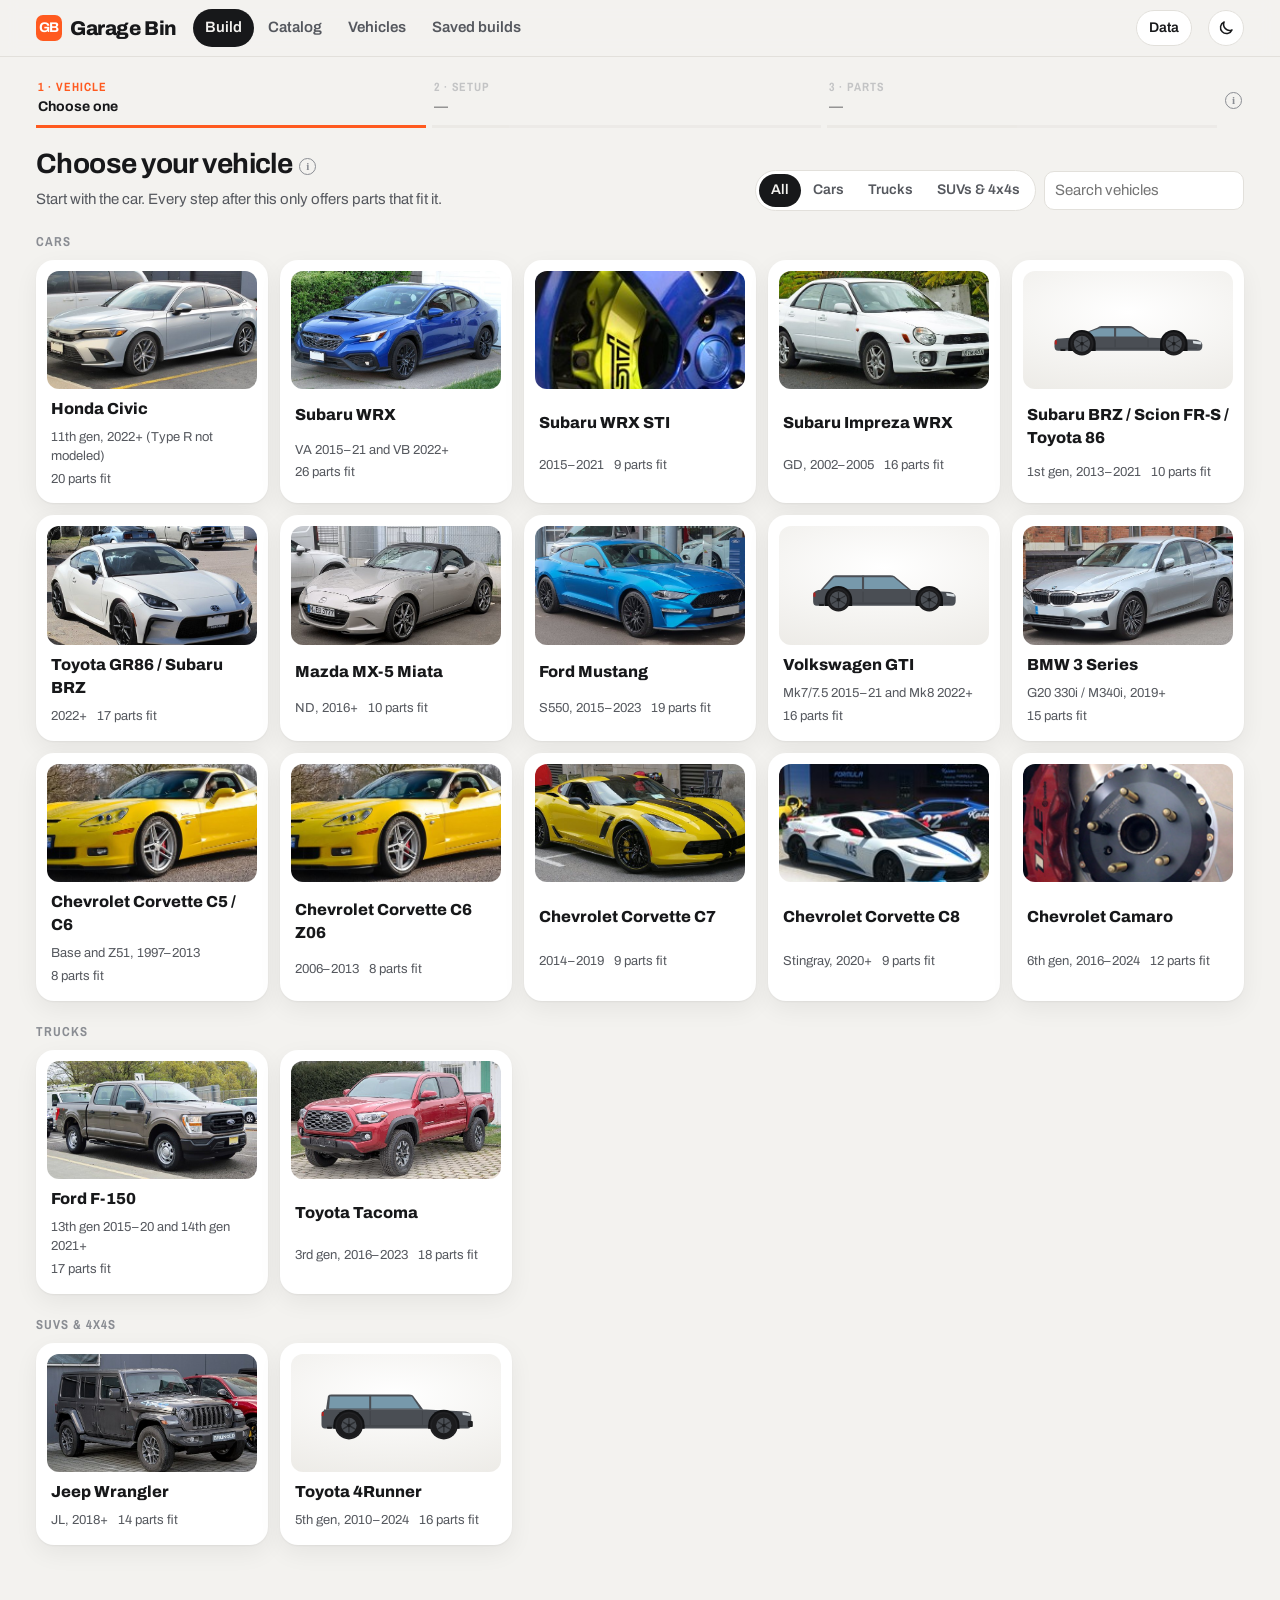
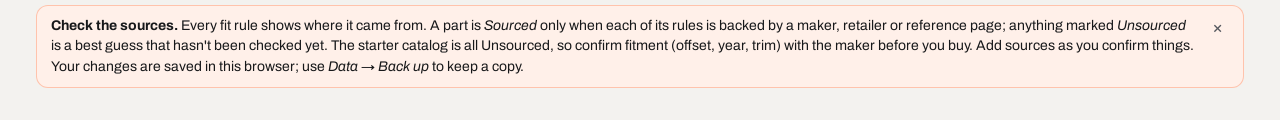
==== commit 5deacfeb: "Garage Bin: Wikimedia Commons photos for 13 vehicle cards Co-Authored-By: Claude Opus 5.5 <noreply@a" ====
--- a/garage/index.html
+++ b/garage/index.html
@@ -1433,7 +1433,7 @@
 /* ================= Photos =================
    Brake photos come from KNS Brakes' own pages (some are representative, as KNS notes), credited in the part details. Other parts show a placeholder; any part can point at its own photo link. */
 const PHOTO_CREDIT = {"dba-5000-t3-replacement-rotor-rings-front": ["knsbrakes.com", "https://www.knsbrakes.com/tech-info"], "chevrolet-camaro-1le-zl1-brembo-6-piston-front-upgrade": ["knsbrakes.com", "https://www.knsbrakes.com/tech-info"], "girodisc-two-piece-front-rotors": ["knsbrakes.com", "https://www.knsbrakes.com/tech-info"], "hawk-hp-pads-front-wrx-2002-03": ["knsbrakes.com", "https://www.knsbrakes.com/tech-info"], "kns-brakes-rear-caliper-conversion-bracket-v2-subaru": ["knsbrakes.com", "https://www.knsbrakes.com/kns-bracket"], "kns-brakes-rear-caliper-conversion-bracket-v1-subaru": ["knsbrakes.com", "https://www.knsbrakes.com/kns-bracket"], "kns-brakes-replacement-front-rotors-c6-z06": ["knsbrakes.com", "https://www.knsbrakes.com/tech-info"], "subaru-oversized-parking-brake-shoes": ["knsbrakes.com", "https://www.knsbrakes.com/kns-bracket"], "subaru-sti-brembo-4-piston-front-calipers": ["knsbrakes.com", "https://www.knsbrakes.com/tech-info"], "kns-brakes-adaptor-rear-rotors-v1": ["knsbrakes.com", "https://www.knsbrakes.com/kns-bracket"], "hawk-hp-pads-front-wrx-2004-05": ["knsbrakes.com", "https://www.knsbrakes.com/tech-info"], "subaru-sti-brembo-2-piston-rear-calipers": ["knsbrakes.com", "https://www.knsbrakes.com/kns-bracket"], "dba-4000-t3-rear-rotors-sti-size-pair": ["knsbrakes.com", "https://www.knsbrakes.com/kns-bracket"]};
-const CAR_PHOTO = { "vette-c8": ["KNS Brakes", "C8 brakes", "https://www.knsbrakes.com/tech-info/c8-brakes"], "sti": ["KNS Brakes", "2018+ STI brakes", "https://www.knsbrakes.com/tech-info/2018-subaru-sti-brakes"], "camaro": ["KNS Brakes", "Brake upgrades for 6th Gen Camaros", "https://www.knsbrakes.com/tech-info/camaro-brake-upgrades"] }; // id -> [credit, page title, page]
+const CAR_PHOTO = { "bmw3": ["Wikimedia Commons", "2019 BMW 318d SE Automatic 2.0 Front", "https://commons.wikimedia.org/wiki/File:2019_BMW_318d_SE_Automatic_2.0_Front.jpg"], "civic": ["Wikimedia Commons", "2022 Honda Civic Touring in Lunar Silver Metallic, Front Lef", "https://commons.wikimedia.org/wiki/File:2022_Honda_Civic_Touring_in_Lunar_Silver_Metallic%2C_Front_Left%2C_05-10-2022.jpg"], "f150": ["Wikimedia Commons", "2021 Ford F-150 SuperCrew, front 4.28.21", "https://commons.wikimedia.org/wiki/File:2021_Ford_F-150_SuperCrew%2C_front_4.28.21.jpg"], "gd-wrx": ["Wikimedia Commons", "2001-2002 Subaru Impreza (GDE MY02) RS sedan (2011-06-15) 01", "https://commons.wikimedia.org/wiki/File:2001-2002_Subaru_Impreza_%28GDE_MY02%29_RS_sedan_%282011-06-15%29_01.jpg"], "gr86": ["Wikimedia Commons", "2022 Toyota GR86 Premium in Halo, Front Right, 04-10-2022", "https://commons.wikimedia.org/wiki/File:2022_Toyota_GR86_Premium_in_Halo%2C_Front_Right%2C_04-10-2022.jpg"], "miata": ["Wikimedia Commons", "Mazda MX-5 (ND) 1X7A7471", "https://commons.wikimedia.org/wiki/File:Mazda_MX-5_%28ND%29_1X7A7471.jpg"], "mustang": ["Wikimedia Commons", "2019 Ford Mustang GT 5.0 facelift", "https://commons.wikimedia.org/wiki/File:2019_Ford_Mustang_GT_5.0_facelift.jpg"], "tacoma": ["Wikimedia Commons", "Toyota Tacoma (N300) TRD 1X7A2438", "https://commons.wikimedia.org/wiki/File:Toyota_Tacoma_%28N300%29_TRD_1X7A2438.jpg"], "vette-c56": ["Wikimedia Commons", "Chevrolet Corvette Z06 - Flickr - Alexandre Prévot (7) (crop", "https://commons.wikimedia.org/wiki/File:Chevrolet_Corvette_Z06_-_Flickr_-_Alexandre_Pr%C3%A9vot_%287%29_%28cropped%29.jpg"], "vette-c6z": ["Wikimedia Commons", "Chevrolet Corvette Z06 - Flickr - Alexandre Prévot (7) (crop", "https://commons.wikimedia.org/wiki/File:Chevrolet_Corvette_Z06_-_Flickr_-_Alexandre_Pr%C3%A9vot_%287%29_%28cropped%29.jpg"], "vette-c7": ["Wikimedia Commons", "2015 Chevrolet Corvette Z06 in Velocity Yellow, Front Right,", "https://commons.wikimedia.org/wiki/File:2015_Chevrolet_Corvette_Z06_in_Velocity_Yellow%2C_Front_Right%2C_08-06-2022.jpg"], "wrangler": ["Wikimedia Commons", "Jeep Wrangler Unlimited (JL) PHEV IMG 5808", "https://commons.wikimedia.org/wiki/File:Jeep_Wrangler_Unlimited_%28JL%29_PHEV_IMG_5808.jpg"], "wrx": ["Wikimedia Commons", "2022 Subaru WRX Sport-Tech in World Rally Blue Pearl, Front ", "https://commons.wikimedia.org/wiki/File:2022_Subaru_WRX_Sport-Tech_in_World_Rally_Blue_Pearl%2C_Front_Left%2C_06-03-2022.jpg"], "vette-c8": ["KNS Brakes", "C8 brakes", "https://www.knsbrakes.com/tech-info/c8-brakes"], "sti": ["KNS Brakes", "2018+ STI brakes", "https://www.knsbrakes.com/tech-info/2018-subaru-sti-brakes"], "camaro": ["KNS Brakes", "Brake upgrades for 6th Gen Camaros", "https://www.knsbrakes.com/tech-info/camaro-brake-upgrades"] }; // id -> [credit, title, page]; Commons photos: license and author on the linked file page
 function photoOf(p) { return safeUrl(p.photo) || (PHOTO_CREDIT[p.id] ? `img/${p.id}.jpg` : ""); }
 function thumbHtml(p, cls) {
   const u = photoOf(p);
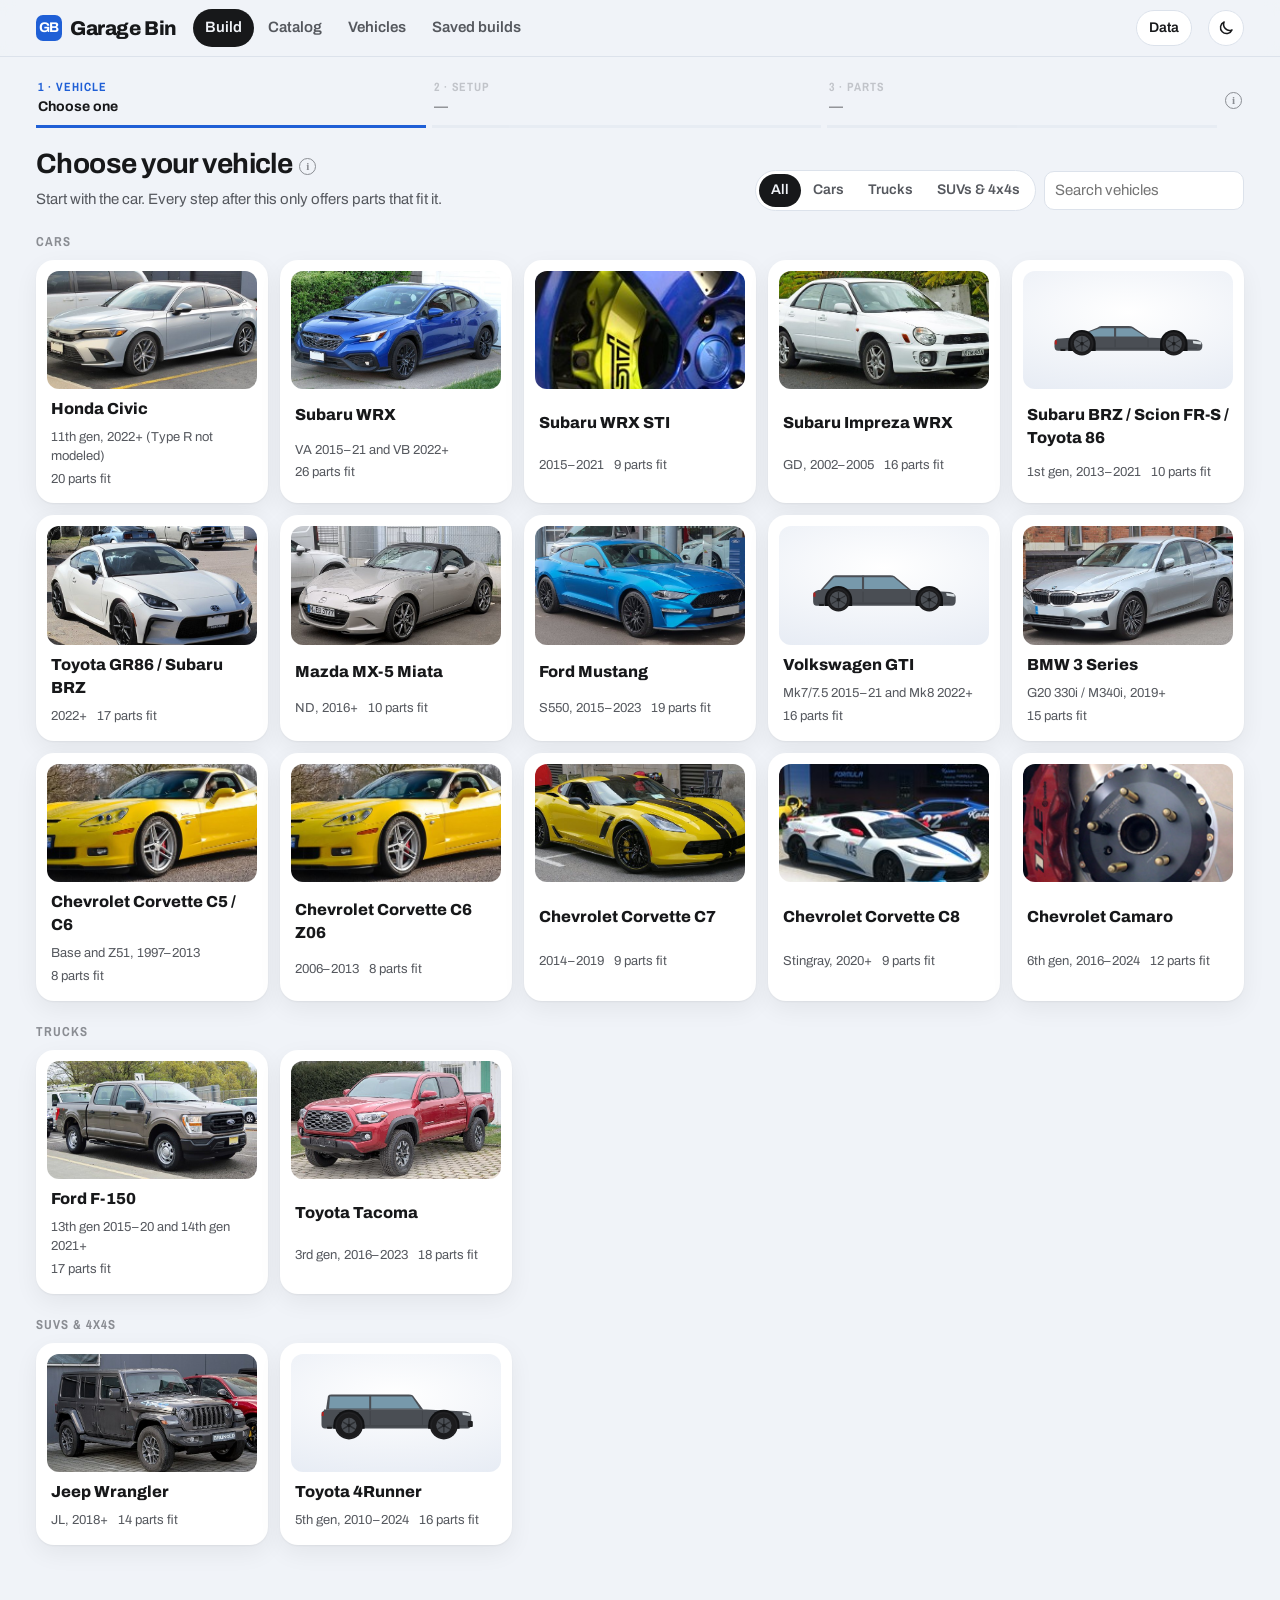
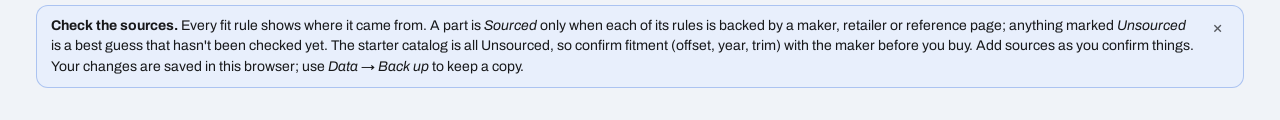
==== commit 99b649d7: "Garage Bin: blue theme Co-Authored-By: Claude Opus 5.5 <noreply@anthropic.com> Claude-Session: https" ====
--- a/garage/index.html
+++ b/garage/index.html
@@ -4,27 +4,27 @@
 <meta charset="utf-8">
 <meta name="viewport" content="width=device-width, initial-scale=1">
 <title>Garage Bin</title>
-<link rel="icon" type="image/svg+xml" href="data:image/svg+xml,%3Csvg xmlns=%22http://www.w3.org/2000/svg%22 viewBox=%220 0 64 64%22%3E%3Crect width=%2264%22 height=%2264%22 rx=%2214%22 fill=%22%23ff5a1f%22/%3E%3Ctext x=%2232%22 y=%2243%22 text-anchor=%22middle%22 font-family=%22Arial,Helvetica,sans-serif%22 font-size=%2228%22 font-weight=%22800%22 fill=%22%23fff%22%3EGB%3C/text%3E%3C/svg%3E">
+<link rel="icon" type="image/svg+xml" href="data:image/svg+xml,%3Csvg xmlns=%22http://www.w3.org/2000/svg%22 viewBox=%220 0 64 64%22%3E%3Crect width=%2264%22 height=%2264%22 rx=%2214%22 fill=%22%231f5fd6%22/%3E%3Ctext x=%2232%22 y=%2243%22 text-anchor=%22middle%22 font-family=%22Arial,Helvetica,sans-serif%22 font-size=%2228%22 font-weight=%22800%22 fill=%22%23fff%22%3EGB%3C/text%3E%3C/svg%3E">
 <meta name="claude:viewport-fit-sides" content="cover">
 <link rel="stylesheet" href="https://fonts.googleapis.com/css2?family=Archivo:wght@400;500;600;700;800&family=Archivo+Narrow:wght@500;600;700&display=swap">
 <style>
   /* Layout: a product-customizer studio (stage + option rail + slot strip) over a plain parts database */
   :root {
-    --bg: #f3f2ef;
+    --bg: #f0f3f8;
     --panel: #ffffff;
-    --panel-2: #f8f7f4;
+    --panel-2: #f6f8fb;
     --ink: #17181a;
     --ink-2: #55585e;
     --ink-3: #8a8d93;
-    --line: #e2e0db;
-    --accent: #ff5a1f;
+    --line: #dce2eb;
+    --accent: #1f5fd6;
     --accent-ink: #ffffff;
-    --accent-soft: #fff0e9;
+    --accent-soft: #e8effc;
     --good: #1f8a4c;
     --bad: #c23a2b;
     --warn: #a86400;
     --stage-a: #ffffff;
-    --stage-b: #e9e7e2;
+    --stage-b: #e2e8f2;
     --gun-edge: rgba(0,0,0,0);
     --steel: #2b2c2f;
     --steel-2: #1c1d1f;
@@ -36,20 +36,20 @@
   }
   @media (prefers-color-scheme: dark) {
     :root:not([data-theme="light"]) {
-      --bg: #121315;
-      --panel: #1b1c1f;
-      --panel-2: #222326;
+      --bg: #0f1218;
+      --panel: #171b23;
+      --panel-2: #1d222c;
       --ink: #f1f0ed;
       --ink-2: #b4b6bb;
       --ink-3: #7c7f85;
-      --line: #2e3034;
-      --accent-soft: #3a2217;
+      --line: #2a303b;
+      --accent: #5b93f5; --accent-soft: #16233d;
       --good: #4cc483;
       --bad: #ff7a66;
       --warn: #f0a640;
-      --stage-a: #45474d;
+      --stage-a: #3d4452;
       --gun-edge: rgba(255,255,255,.28);
-      --stage-b: #26272b;
+      --stage-b: #1e2430;
       --steel: #0e0f10;
       --steel-2: #050506;
       --cut: #3a3c40;
@@ -58,20 +58,20 @@
     }
   }
   :root[data-theme="dark"] {
-    --bg: #121315;
-      --panel: #1b1c1f;
-      --panel-2: #222326;
+    --bg: #0f1218;
+      --panel: #171b23;
+      --panel-2: #1d222c;
       --ink: #f1f0ed;
       --ink-2: #b4b6bb;
       --ink-3: #7c7f85;
-      --line: #2e3034;
-      --accent-soft: #3a2217;
+      --line: #2a303b;
+      --accent: #5b93f5; --accent-soft: #16233d;
       --good: #4cc483;
       --bad: #ff7a66;
       --warn: #f0a640;
-      --stage-a: #45474d;
+      --stage-a: #3d4452;
       --gun-edge: rgba(255,255,255,.28);
-      --stage-b: #26272b;
+      --stage-b: #1e2430;
       --steel: #0e0f10;
       --steel-2: #050506;
       --cut: #3a3c40;
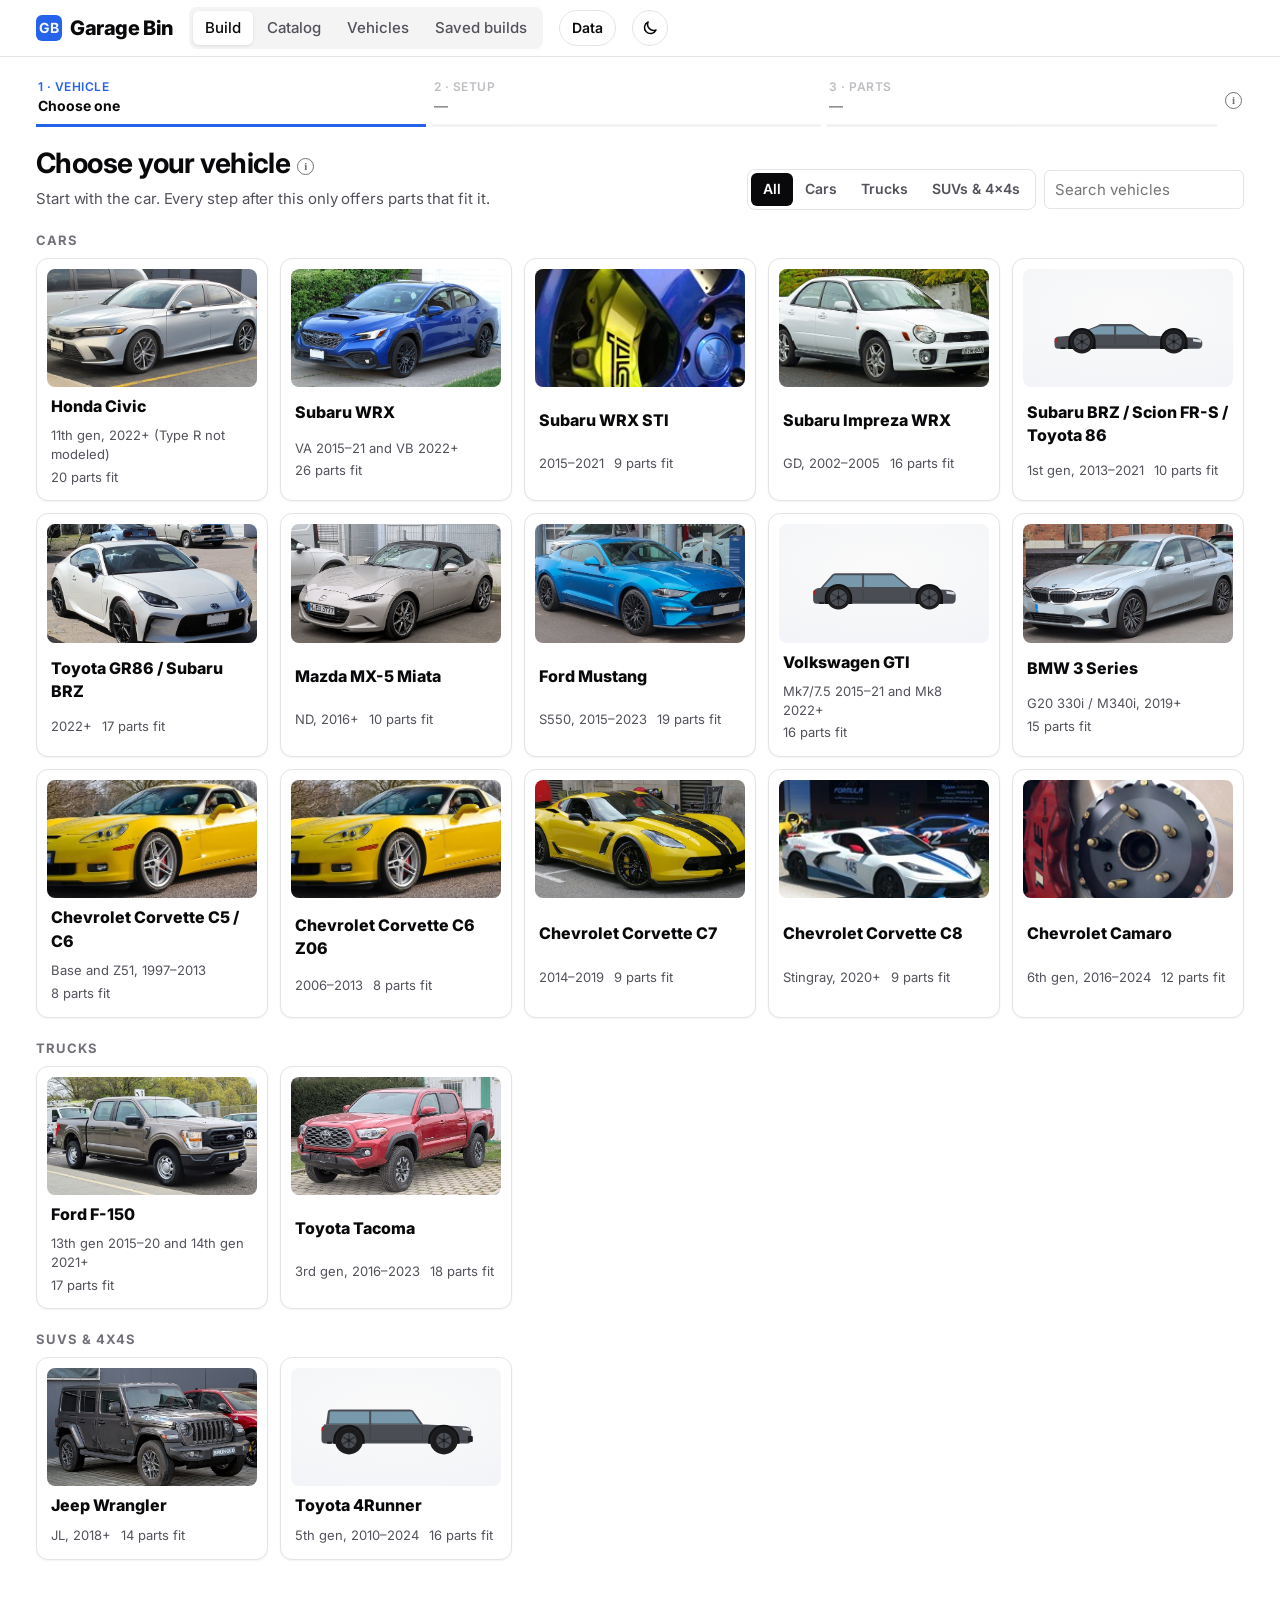
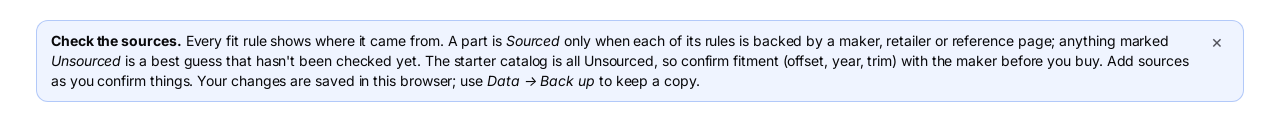
==== commit 7fd34fdf: "Garage Bin: shadcn/ui look Co-Authored-By: Claude Opus 5.5 <noreply@anthropic.com> Claude-Session: h" ====
--- a/garage/index.html
+++ b/garage/index.html
@@ -6,7 +6,7 @@
 <title>Garage Bin</title>
 <link rel="icon" type="image/svg+xml" href="data:image/svg+xml,%3Csvg xmlns=%22http://www.w3.org/2000/svg%22 viewBox=%220 0 64 64%22%3E%3Crect width=%2264%22 height=%2264%22 rx=%2214%22 fill=%22%231f5fd6%22/%3E%3Ctext x=%2232%22 y=%2243%22 text-anchor=%22middle%22 font-family=%22Arial,Helvetica,sans-serif%22 font-size=%2228%22 font-weight=%22800%22 fill=%22%23fff%22%3EGB%3C/text%3E%3C/svg%3E">
 <meta name="claude:viewport-fit-sides" content="cover">
-<link rel="stylesheet" href="https://fonts.googleapis.com/css2?family=Archivo:wght@400;500;600;700;800&family=Archivo+Narrow:wght@500;600;700&display=swap">
+<link rel="stylesheet" href="https://fonts.googleapis.com/css2?family=Inter:wght@400;500;600;700;800&display=swap">
 <style>
   /* Layout: a product-customizer studio (stage + option rail + slot strip) over a plain parts database */
   :root {
@@ -470,6 +470,44 @@
     .pform, .form-grid { grid-template-columns: 1fr; }
     .pform .wide { grid-column: auto; }
   }
+
+  /* ---------- shadcn/ui look (blue theme) ---------- */
+  :root {
+    --bg: #ffffff; --panel: #ffffff; --panel-2: #f4f4f5; --ink: #09090b; --ink-2: #52525b; --ink-3: #71717a; --line: #e4e4e7;
+    --accent: #2563eb; --accent-ink: #f8fafc; --accent-soft: #eff4ff; --stage-a: #fafafa; --stage-b: #f1f3f7;
+    --shadow: 0 1px 2px 0 rgba(0,0,0,.05); --radius: 8px;
+    --font: "Inter", system-ui, -apple-system, "Segoe UI", sans-serif; --cond: "Inter", system-ui, sans-serif;
+  }
+  @media (prefers-color-scheme: dark) { :root:not([data-theme="light"]) {
+    --bg: #09090b; --panel: #09090b; --panel-2: #18181b; --ink: #fafafa; --ink-2: #a1a1aa; --ink-3: #8b8b94; --line: #27272a;
+    --accent: #3b82f6; --accent-ink: #0b1220; --accent-soft: #172036; --stage-a: #1c1f26; --stage-b: #111318; --shadow: none; } }
+  :root[data-theme="dark"] {
+    --bg: #09090b; --panel: #09090b; --panel-2: #18181b; --ink: #fafafa; --ink-2: #a1a1aa; --ink-3: #8b8b94; --line: #27272a;
+    --accent: #3b82f6; --accent-ink: #0b1220; --accent-soft: #172036; --stage-a: #1c1f26; --stage-b: #111318; --shadow: none; }
+  body { font-family: var(--font); letter-spacing: -.005em; }
+  .stage, .picker, .summary, .panel, .card, .gun, .addbox, .buildbar, dialog { border-radius: 12px !important; border: 1px solid var(--line); box-shadow: var(--shadow) !important; }
+  .gun .thumb { border-radius: 8px; }
+  .btn { border-radius: var(--radius); font-weight: 500; height: 36px; padding: 0 16px; display: inline-flex; align-items: center; gap: 6px; box-shadow: var(--shadow); transition: background .15s, border-color .15s; }
+  .btn:hover { background: var(--panel-2); border-color: var(--line); }
+  .btn.small { height: 32px; padding: 0 12px; font-size: 13px; }
+  .btn.primary { box-shadow: none; } .btn.primary:hover { background: color-mix(in srgb, var(--accent) 90%, var(--bg)); border-color: transparent; }
+  .btn.dark:hover { background: color-mix(in srgb, var(--ink) 90%, var(--bg)); }
+  nav.tabs { background: var(--panel-2); padding: 4px; border-radius: var(--radius); flex: 0 1 auto; }
+  nav.tabs button { border-radius: 6px; font-weight: 500; padding: 6px 12px; }
+  nav.tabs button[aria-selected="true"] { background: var(--bg); color: var(--ink); box-shadow: 0 1px 3px rgba(0,0,0,.1); }
+  .seg { border-radius: var(--radius) !important; }
+  .seg button { border-radius: 6px !important; }
+  input, select, textarea { border-radius: 6px !important; border: 1px solid var(--line) !important; background: transparent; }
+  input:focus, select:focus, textarea:focus, button:focus-visible { outline: 2px solid color-mix(in srgb, var(--accent) 45%, transparent); outline-offset: 2px; }
+  .opt { border-radius: var(--radius); border-width: 1px; }
+  .opt:hover { background: var(--panel-2); }
+  .opt[aria-pressed="true"] { background: var(--accent-soft); box-shadow: 0 0 0 1px var(--accent); }
+  .fit, .chip, .lvl { border-radius: 6px !important; font-weight: 600; }
+  .stage .tag, .picker-head .step, .opt .brand, .summary .slotname, .stepper .k { letter-spacing: .04em; font-weight: 600; }
+  .stage .tag strong, h1, h2 { letter-spacing: -.025em; font-weight: 700; }
+  .strip button { border-radius: 999px; }
+  .banner { border-radius: 12px; }
+  .logo b { border-radius: 6px; }
 </style>
 </head>
 <body>
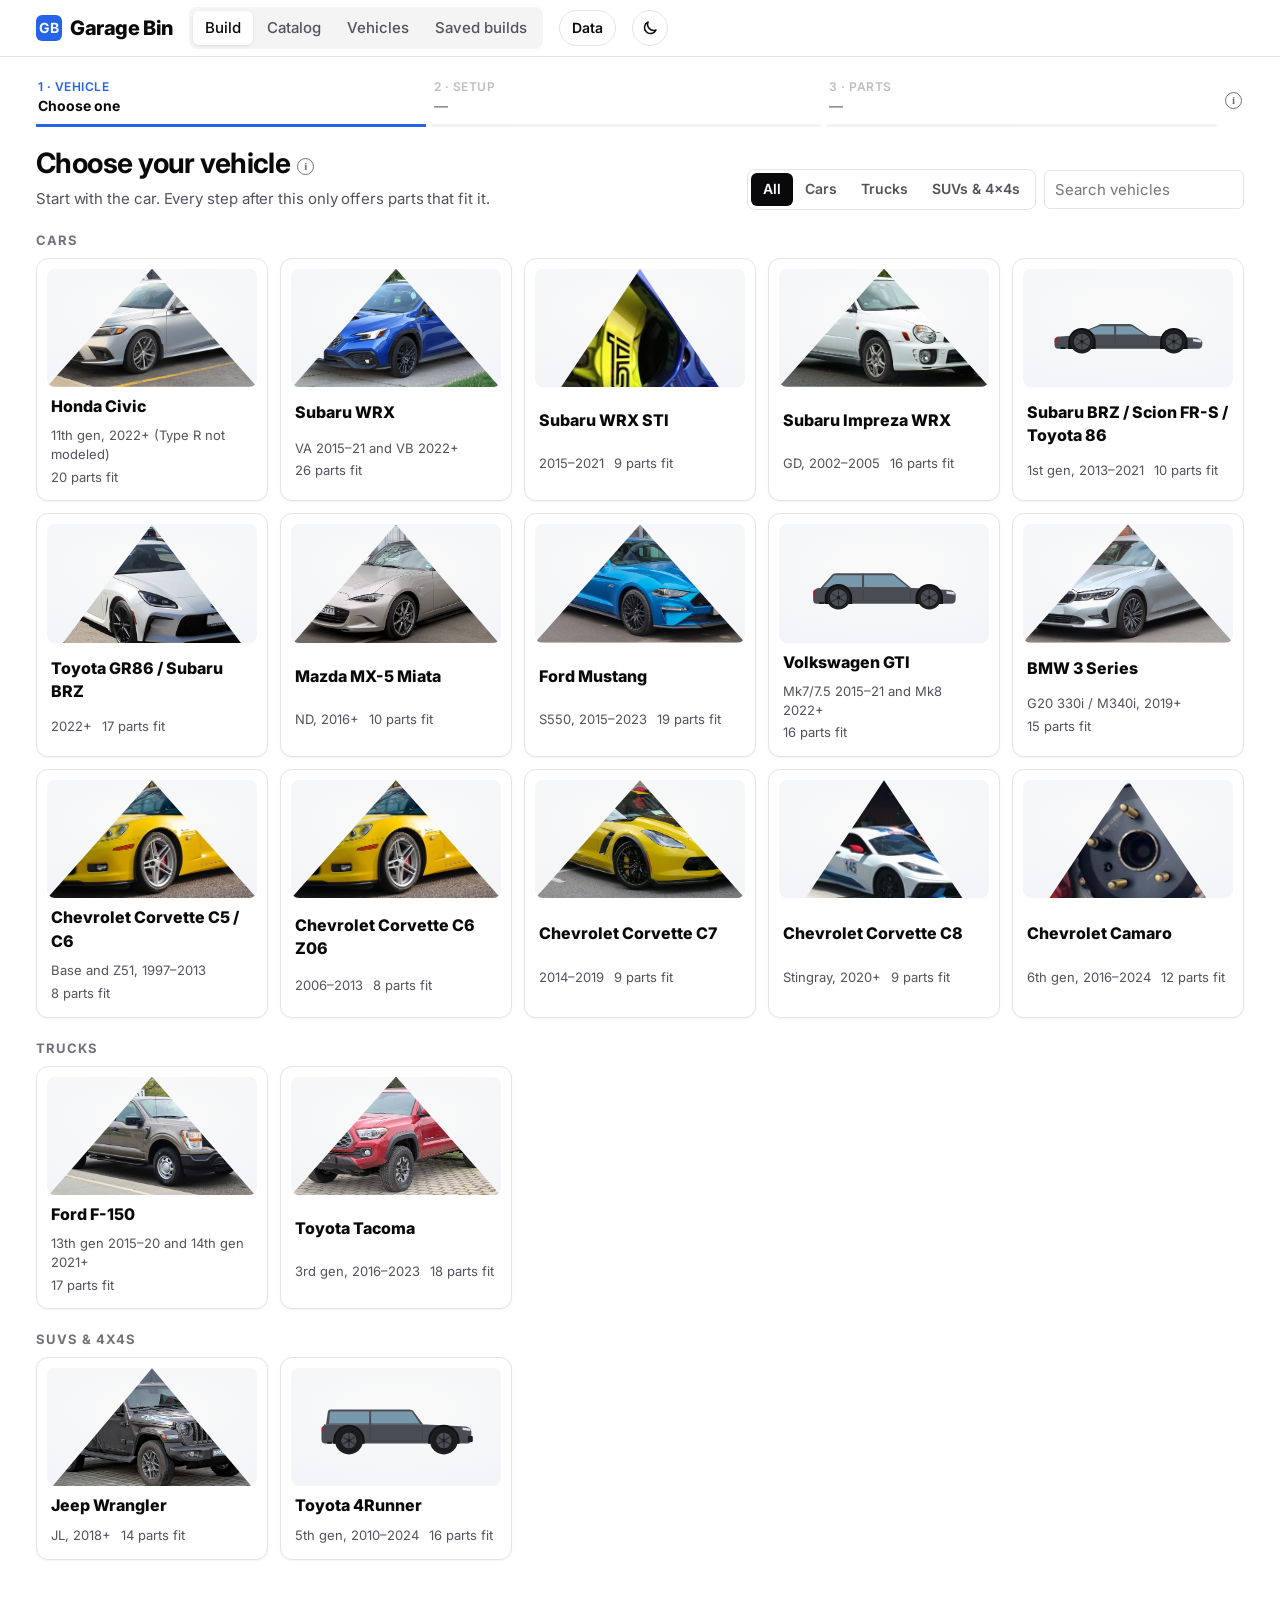
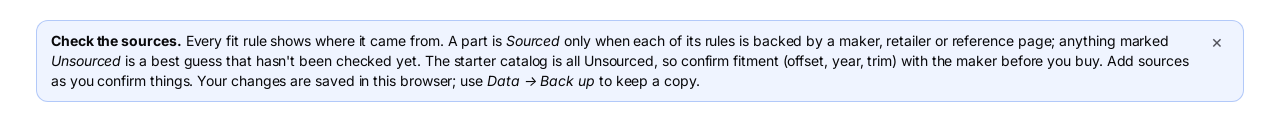
==== commit 719e67bc: "Garage Bin: triangle photos Co-Authored-By: Claude Opus 5.5 <noreply@anthropic.com> Claude-Session: " ====
--- a/garage/index.html
+++ b/garage/index.html
@@ -508,6 +508,8 @@
   .strip button { border-radius: 999px; }
   .banner { border-radius: 12px; }
   .logo b { border-radius: 6px; }
+  /* triangle photos */
+  .gun .thumb img, img.opt-img, .dlg-photo img, img.c-img, img.cat-img { clip-path: polygon(50% 0, 100% 100%, 0 100%); }
 </style>
 </head>
 <body>
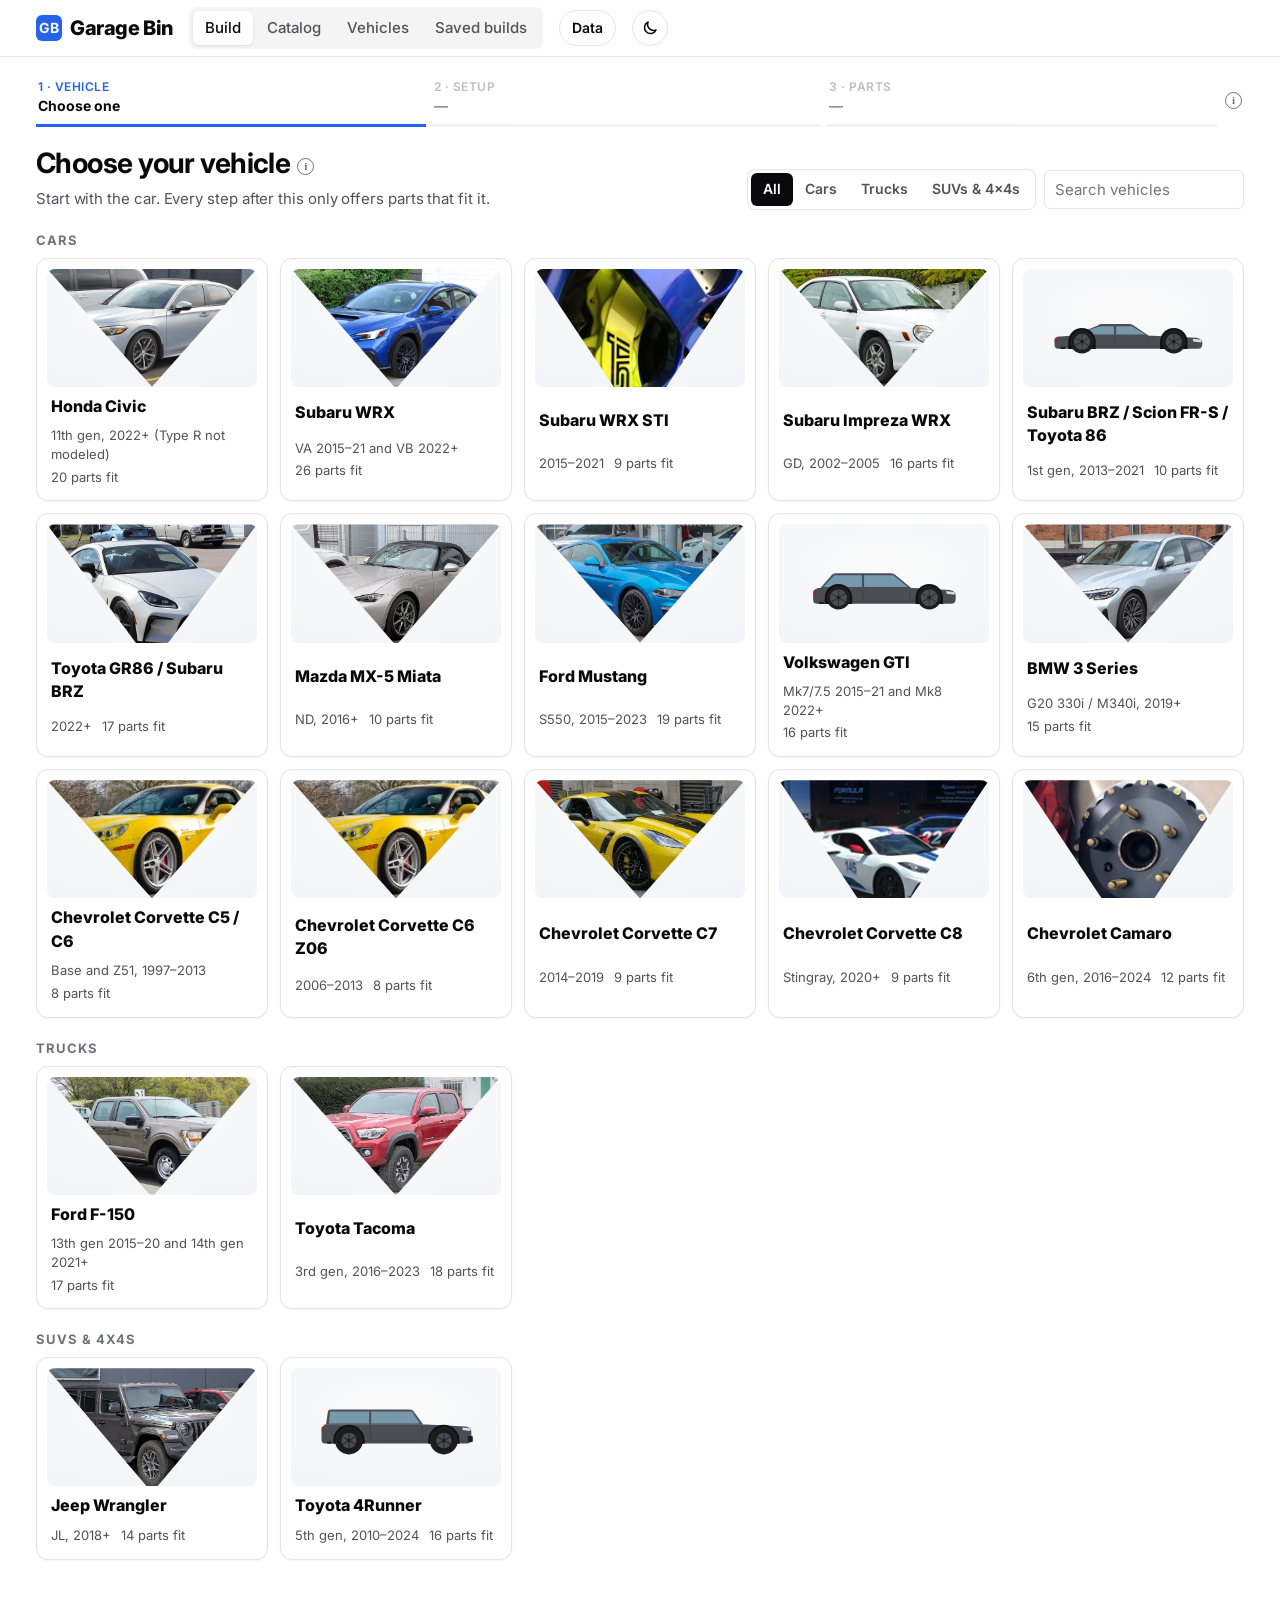
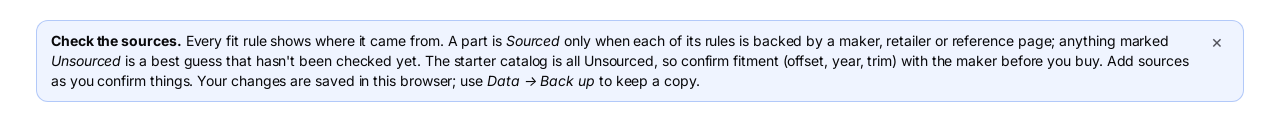
==== commit d3802c99: "Garage Bin: upside-down triangle photos Co-Authored-By: Claude Opus 5.5 <noreply@anthropic.com> Clau" ====
--- a/garage/index.html
+++ b/garage/index.html
@@ -508,8 +508,8 @@
   .strip button { border-radius: 999px; }
   .banner { border-radius: 12px; }
   .logo b { border-radius: 6px; }
-  /* triangle photos */
-  .gun .thumb img, img.opt-img, .dlg-photo img, img.c-img, img.cat-img { clip-path: polygon(50% 0, 100% 100%, 0 100%); }
+  /* upside-down triangle photos */
+  .gun .thumb img, img.opt-img, .dlg-photo img, img.c-img, img.cat-img { clip-path: polygon(0 0, 100% 0, 50% 100%); }
 </style>
 </head>
 <body>
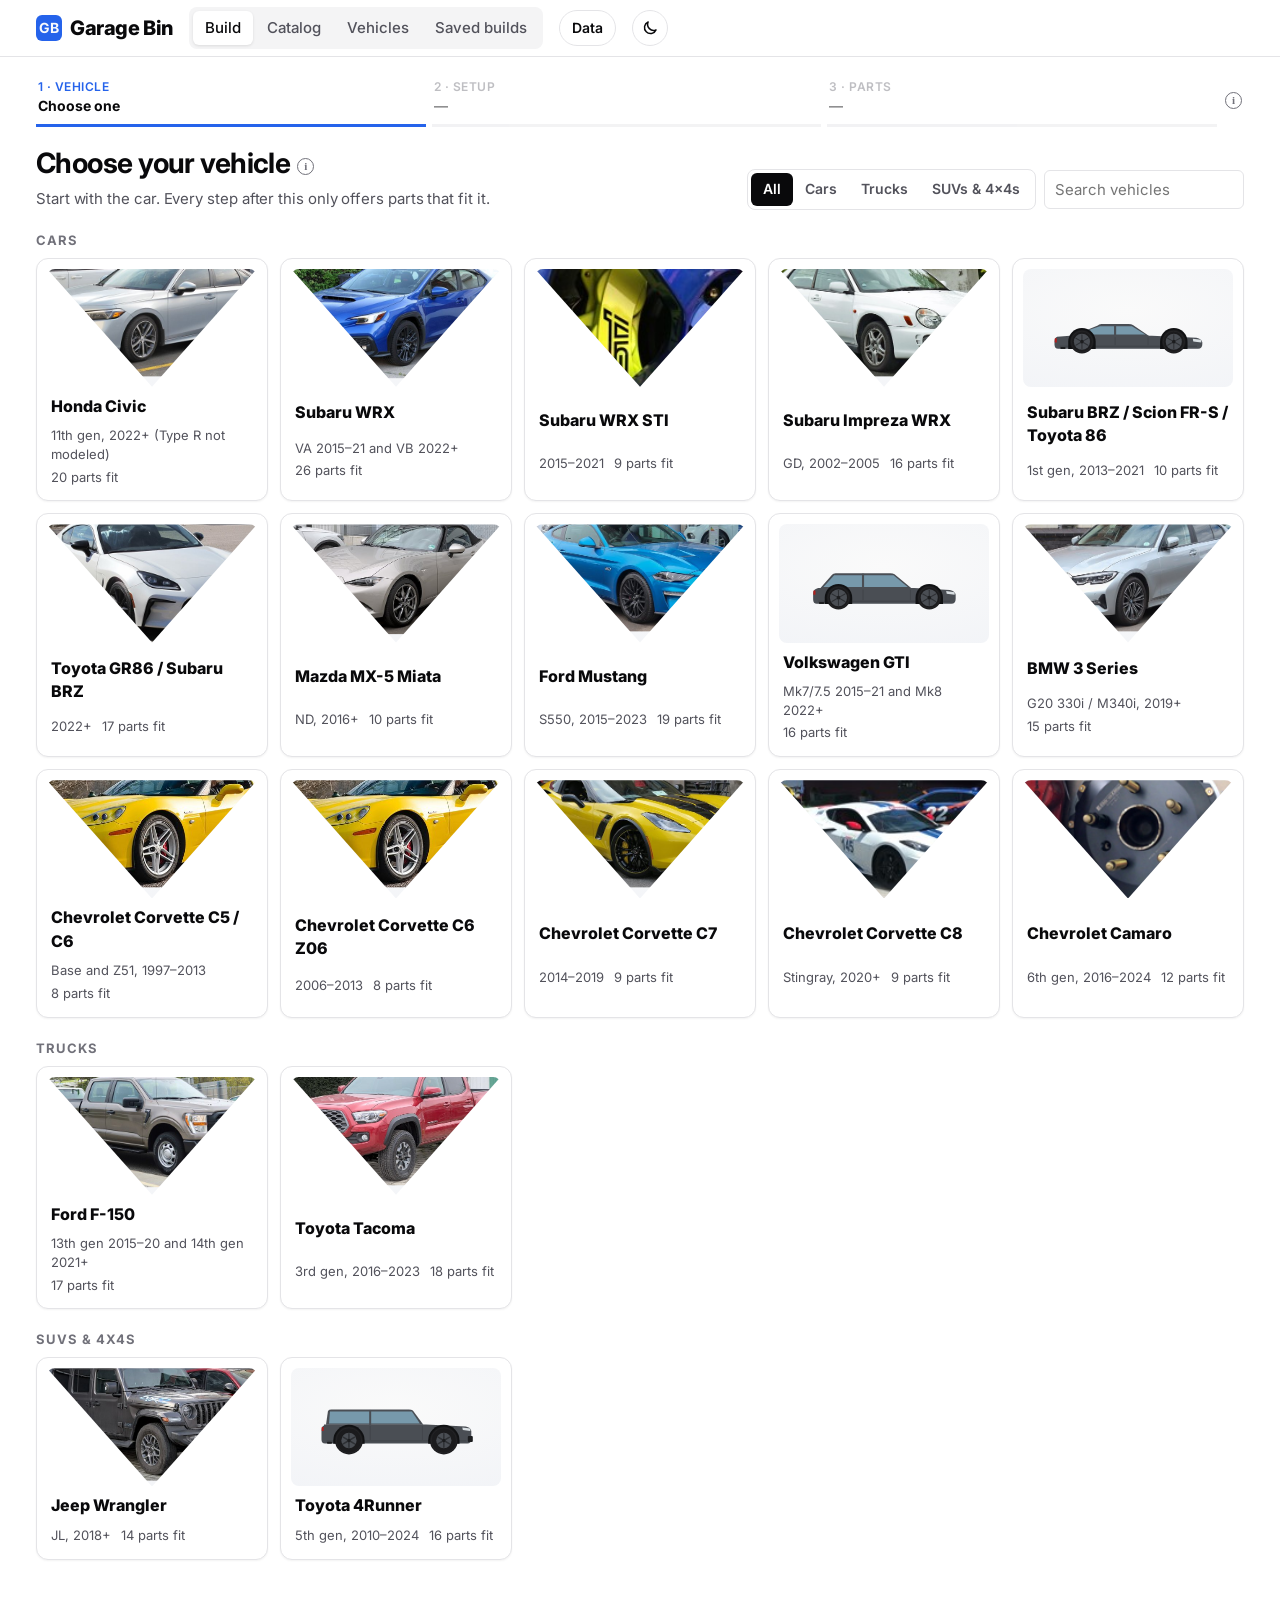
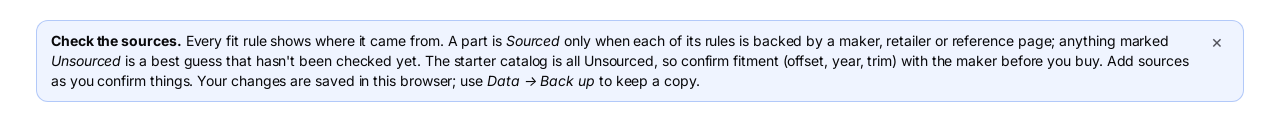
==== commit 3b61df2e: "Garage Bin: shift card photos up inside the triangle Co-Authored-By: Claude Opus 5.5 <noreply@anthro" ====
--- a/garage/index.html
+++ b/garage/index.html
@@ -509,7 +509,10 @@
   .banner { border-radius: 12px; }
   .logo b { border-radius: 6px; }
   /* upside-down triangle photos */
-  .gun .thumb img, img.opt-img, .dlg-photo img, img.c-img, img.cat-img { clip-path: polygon(0 0, 100% 0, 50% 100%); }
+  img.opt-img, .dlg-photo img, img.c-img, img.cat-img { clip-path: polygon(0 0, 100% 0, 50% 100%); }
+  .gun .thumb:has(img) { clip-path: polygon(0 0, 100% 0, 50% 100%); }
+  .gun .thumb img { object-position: 50% 80%; transform: translateY(-14%) scale(1.1); }
+  .gun .thumb { overflow: hidden; }
 </style>
 </head>
 <body>
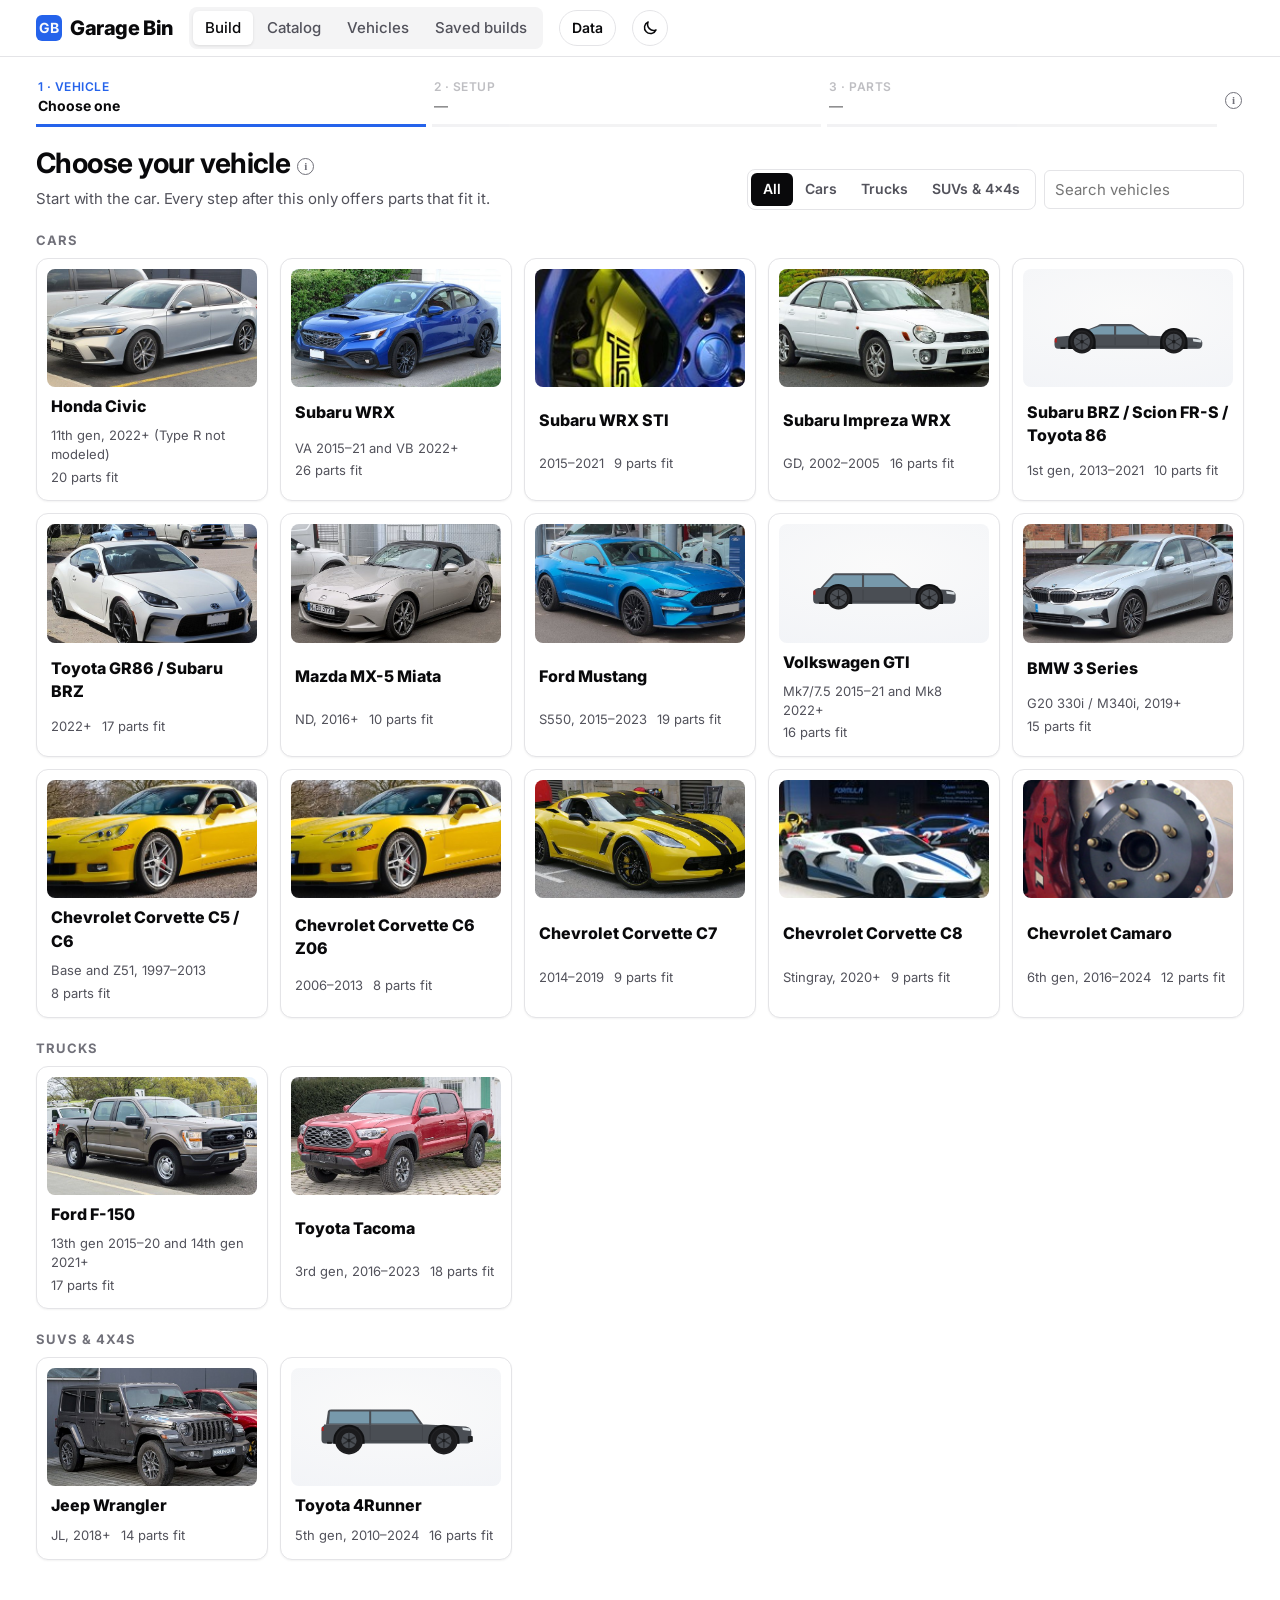
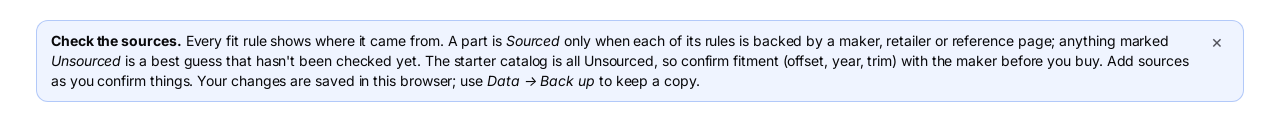
==== commit ad31326f: "Garage Bin: back to rectangular photos Co-Authored-By: Claude Opus 5.5 <noreply@anthropic.com> Claud" ====
--- a/garage/index.html
+++ b/garage/index.html
@@ -508,10 +508,6 @@
   .strip button { border-radius: 999px; }
   .banner { border-radius: 12px; }
   .logo b { border-radius: 6px; }
-  /* upside-down triangle photos */
-  img.opt-img, .dlg-photo img, img.c-img, img.cat-img { clip-path: polygon(0 0, 100% 0, 50% 100%); }
-  .gun .thumb:has(img) { clip-path: polygon(0 0, 100% 0, 50% 100%); }
-  .gun .thumb img { object-position: 50% 80%; transform: translateY(-14%) scale(1.1); }
   .gun .thumb { overflow: hidden; }
 </style>
 </head>
